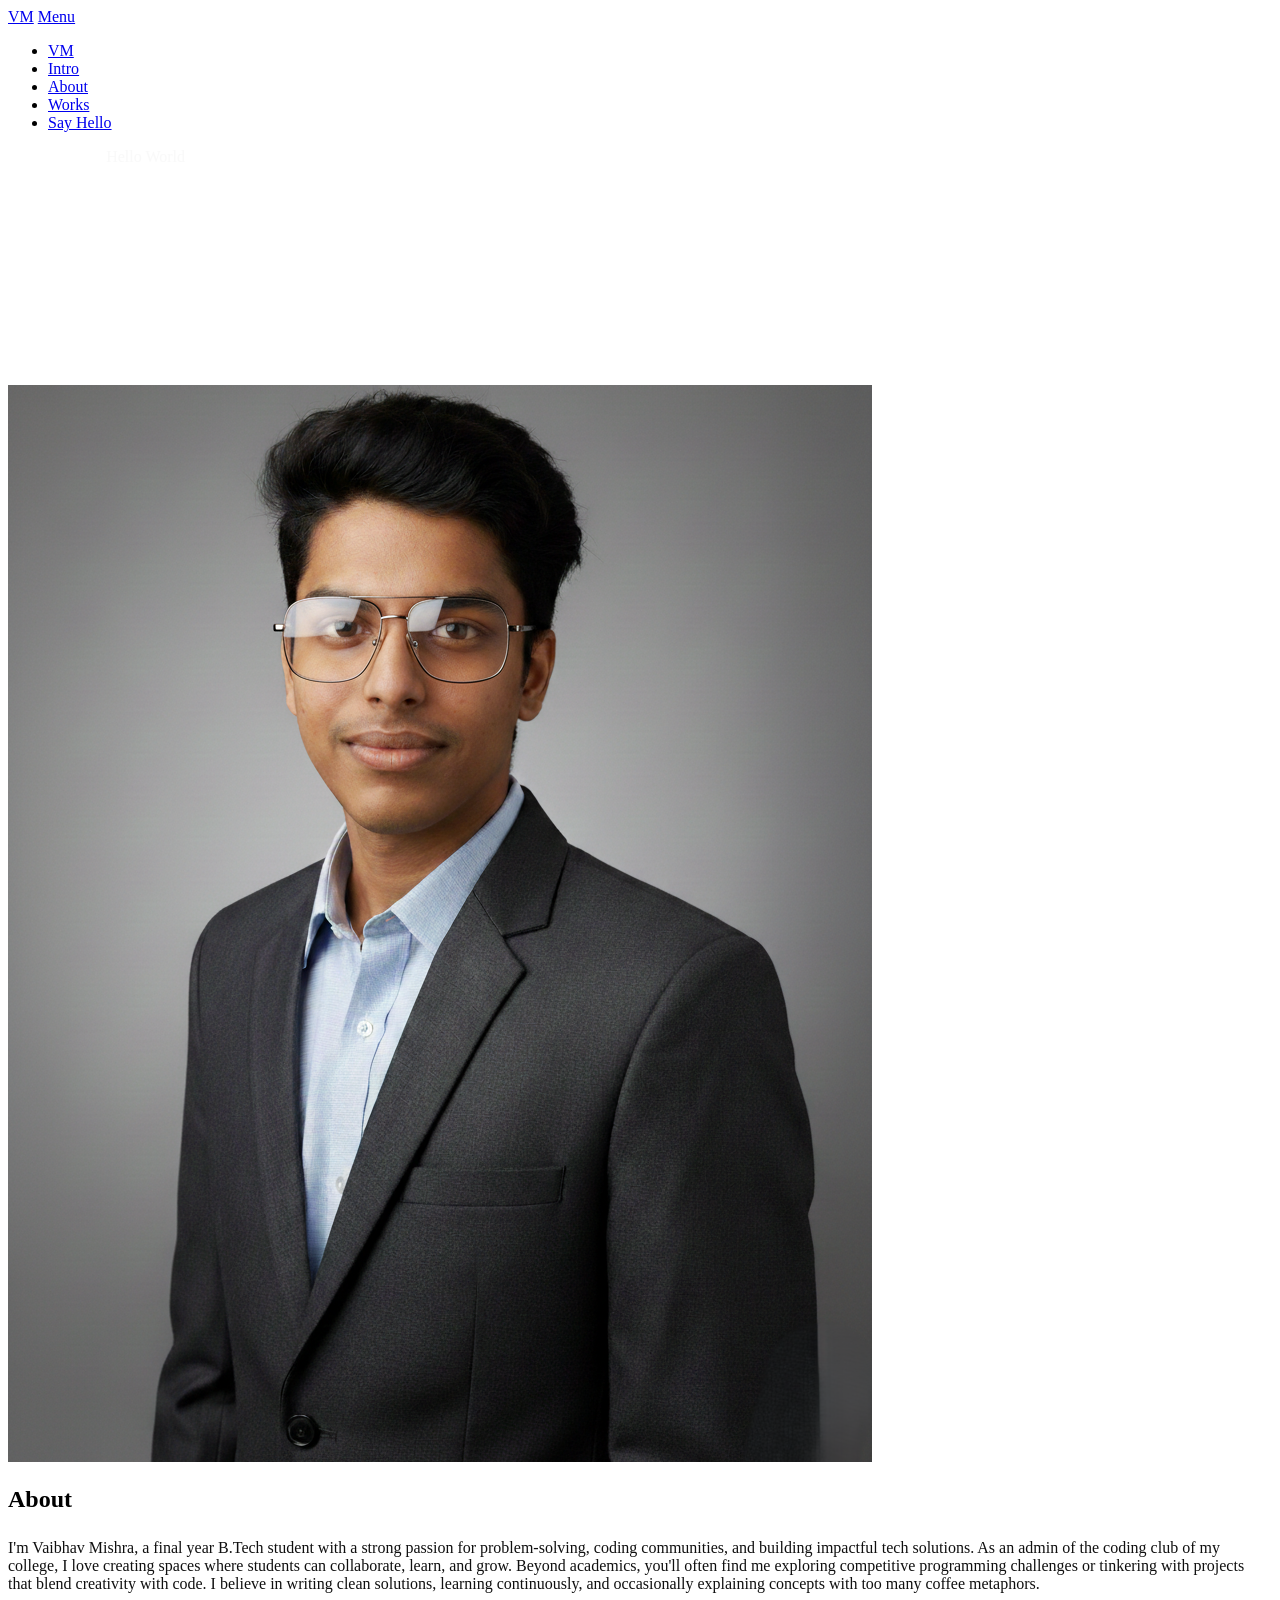
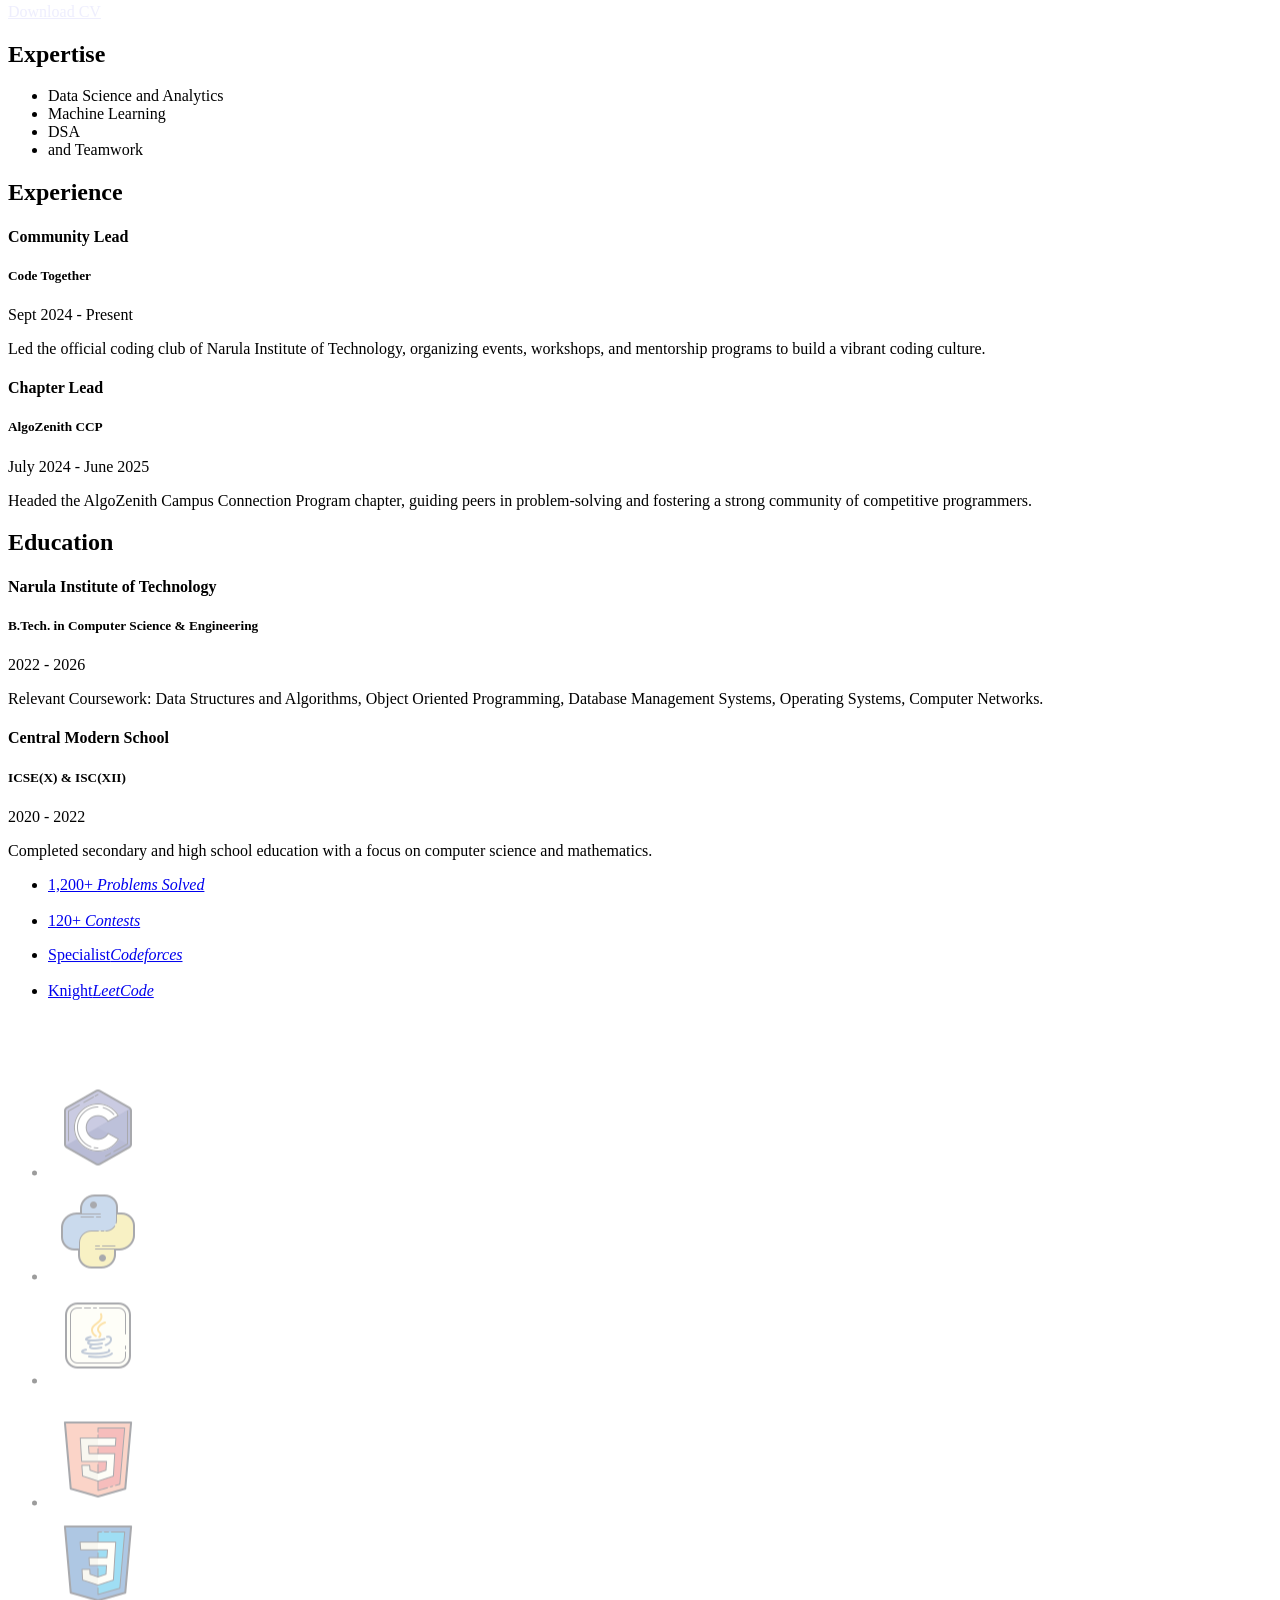
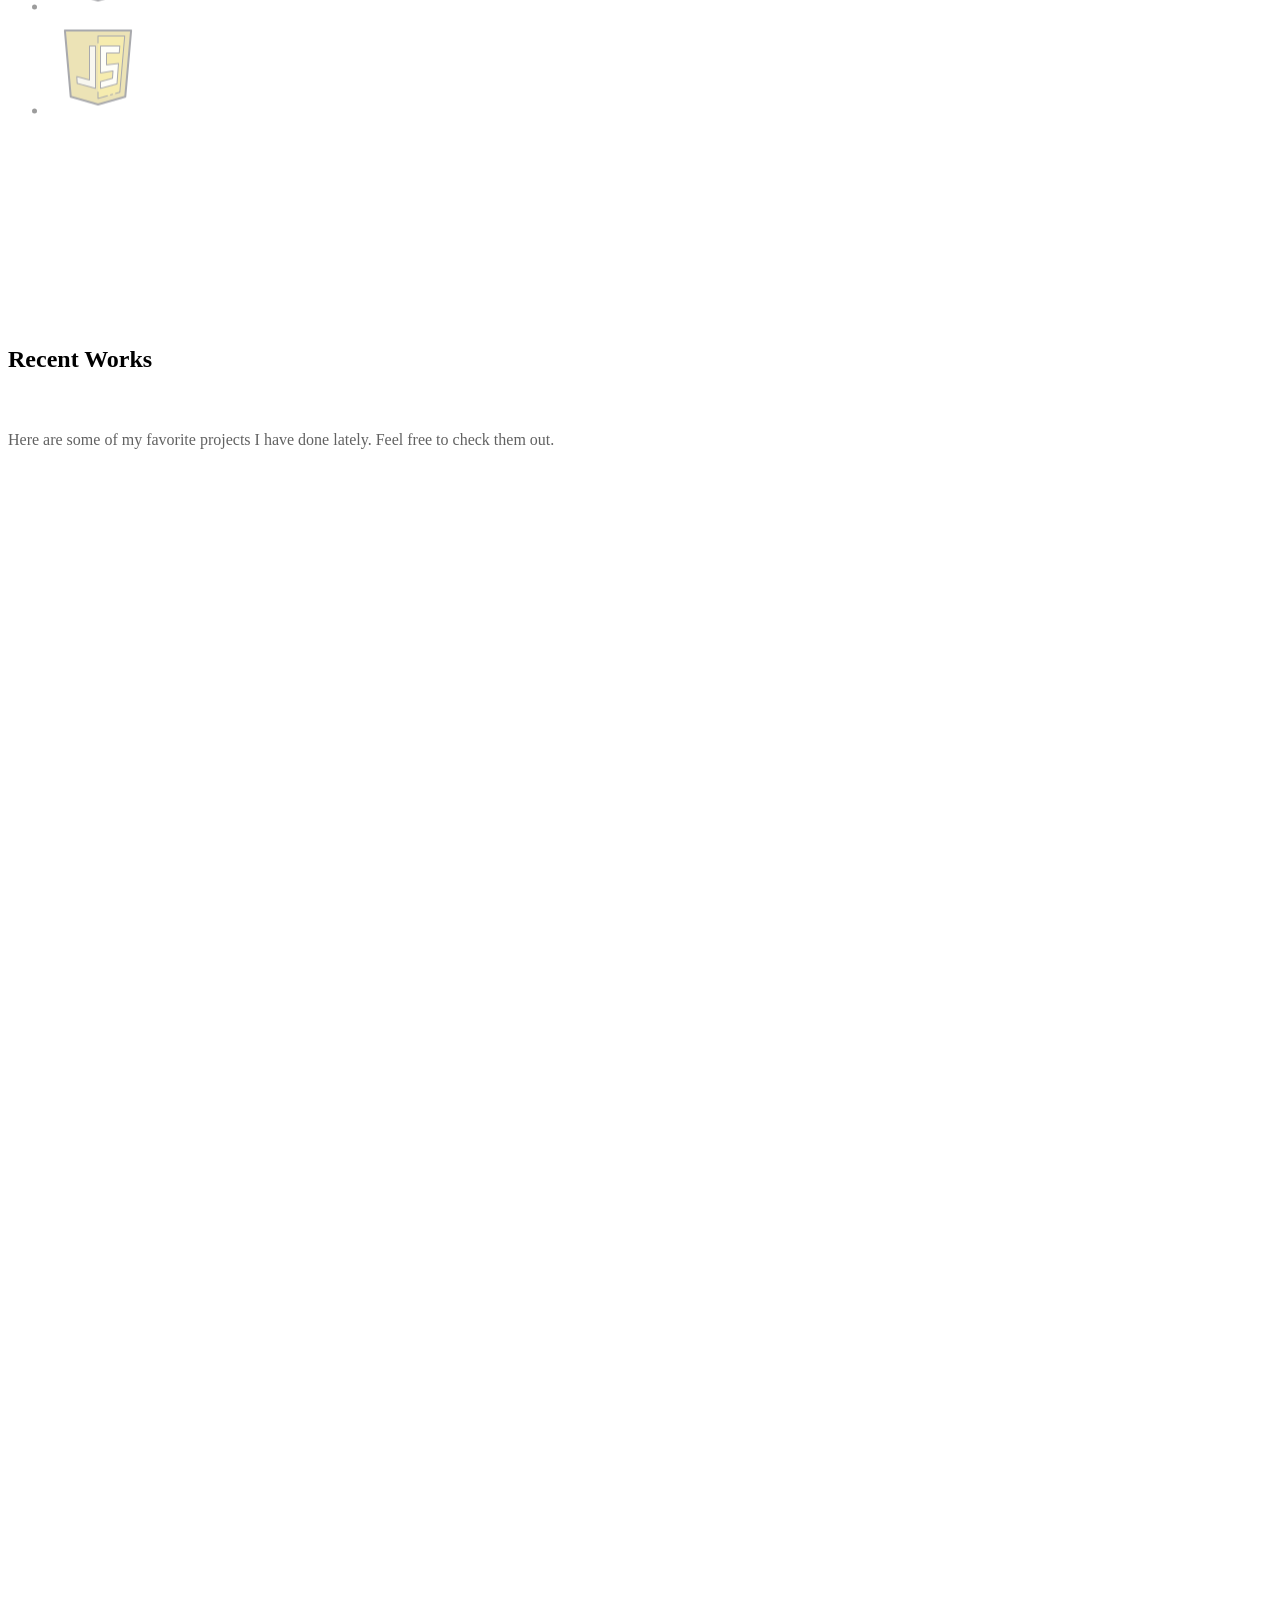
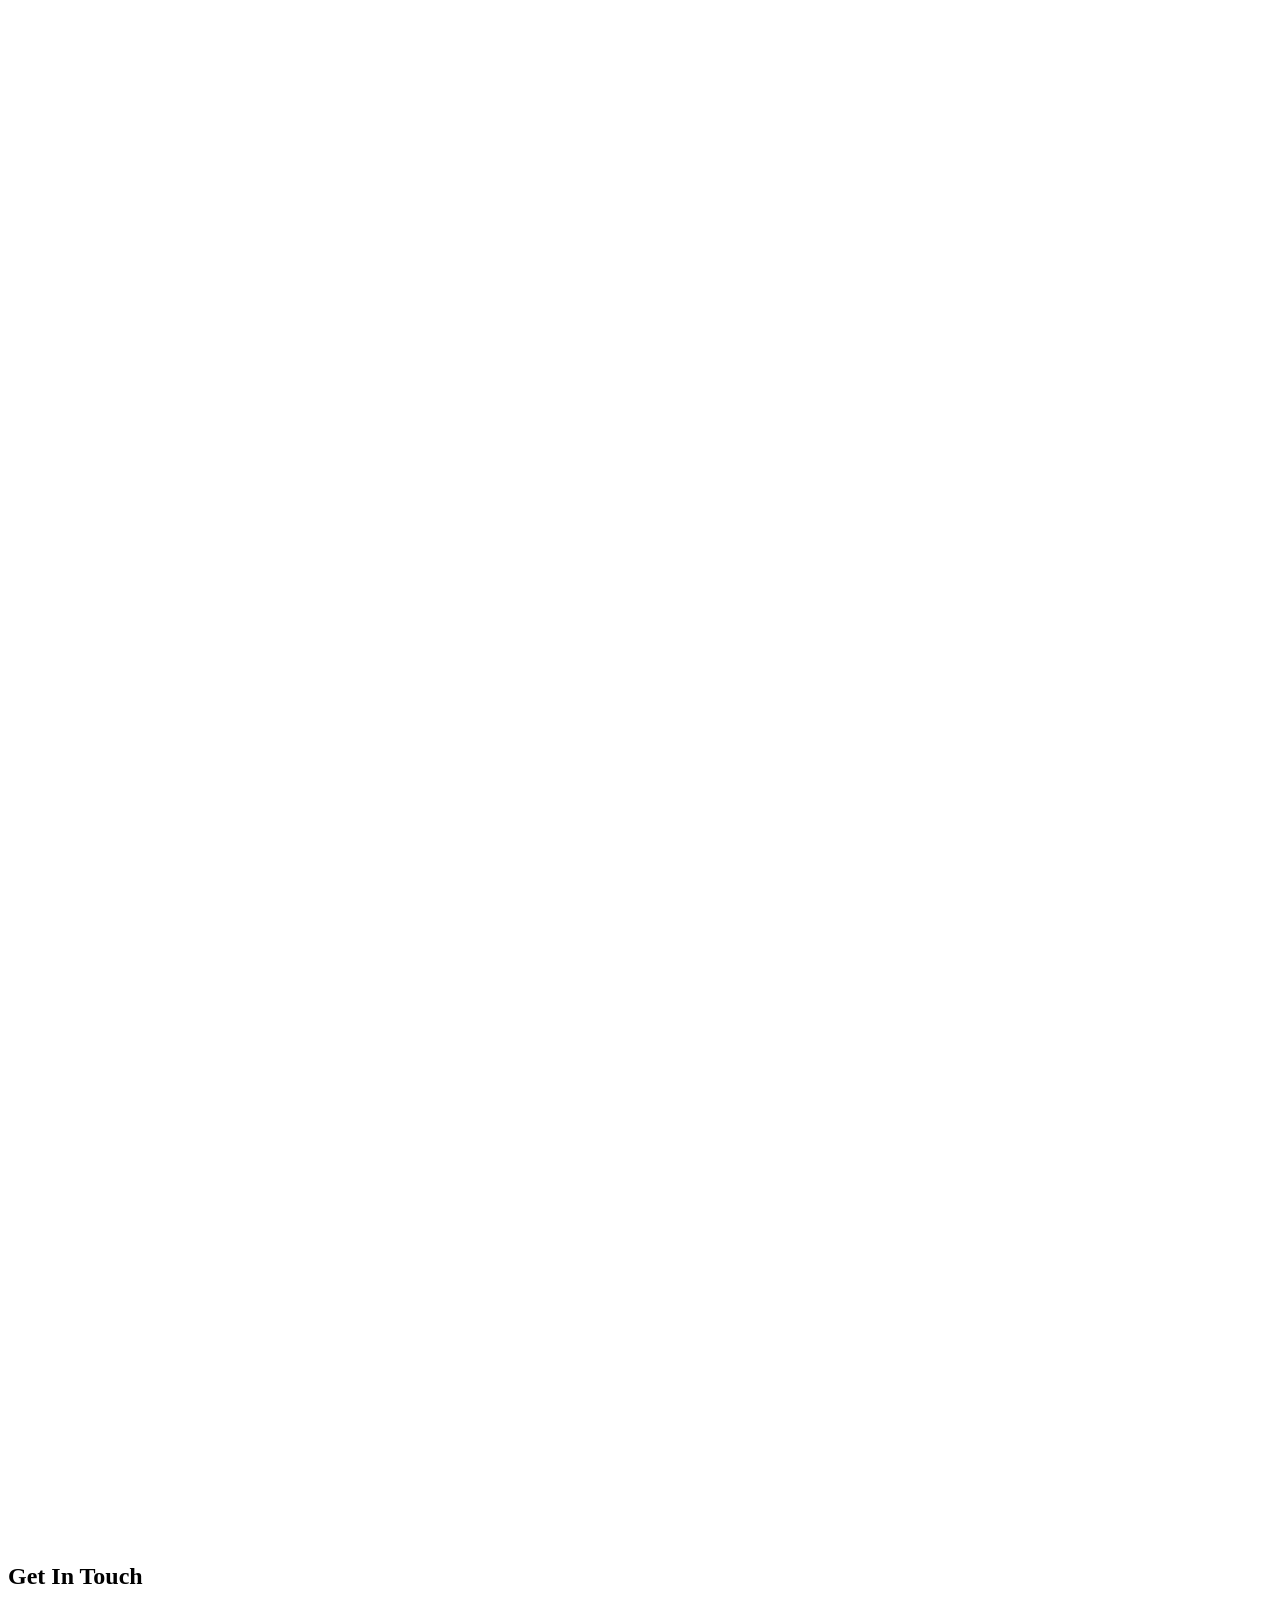
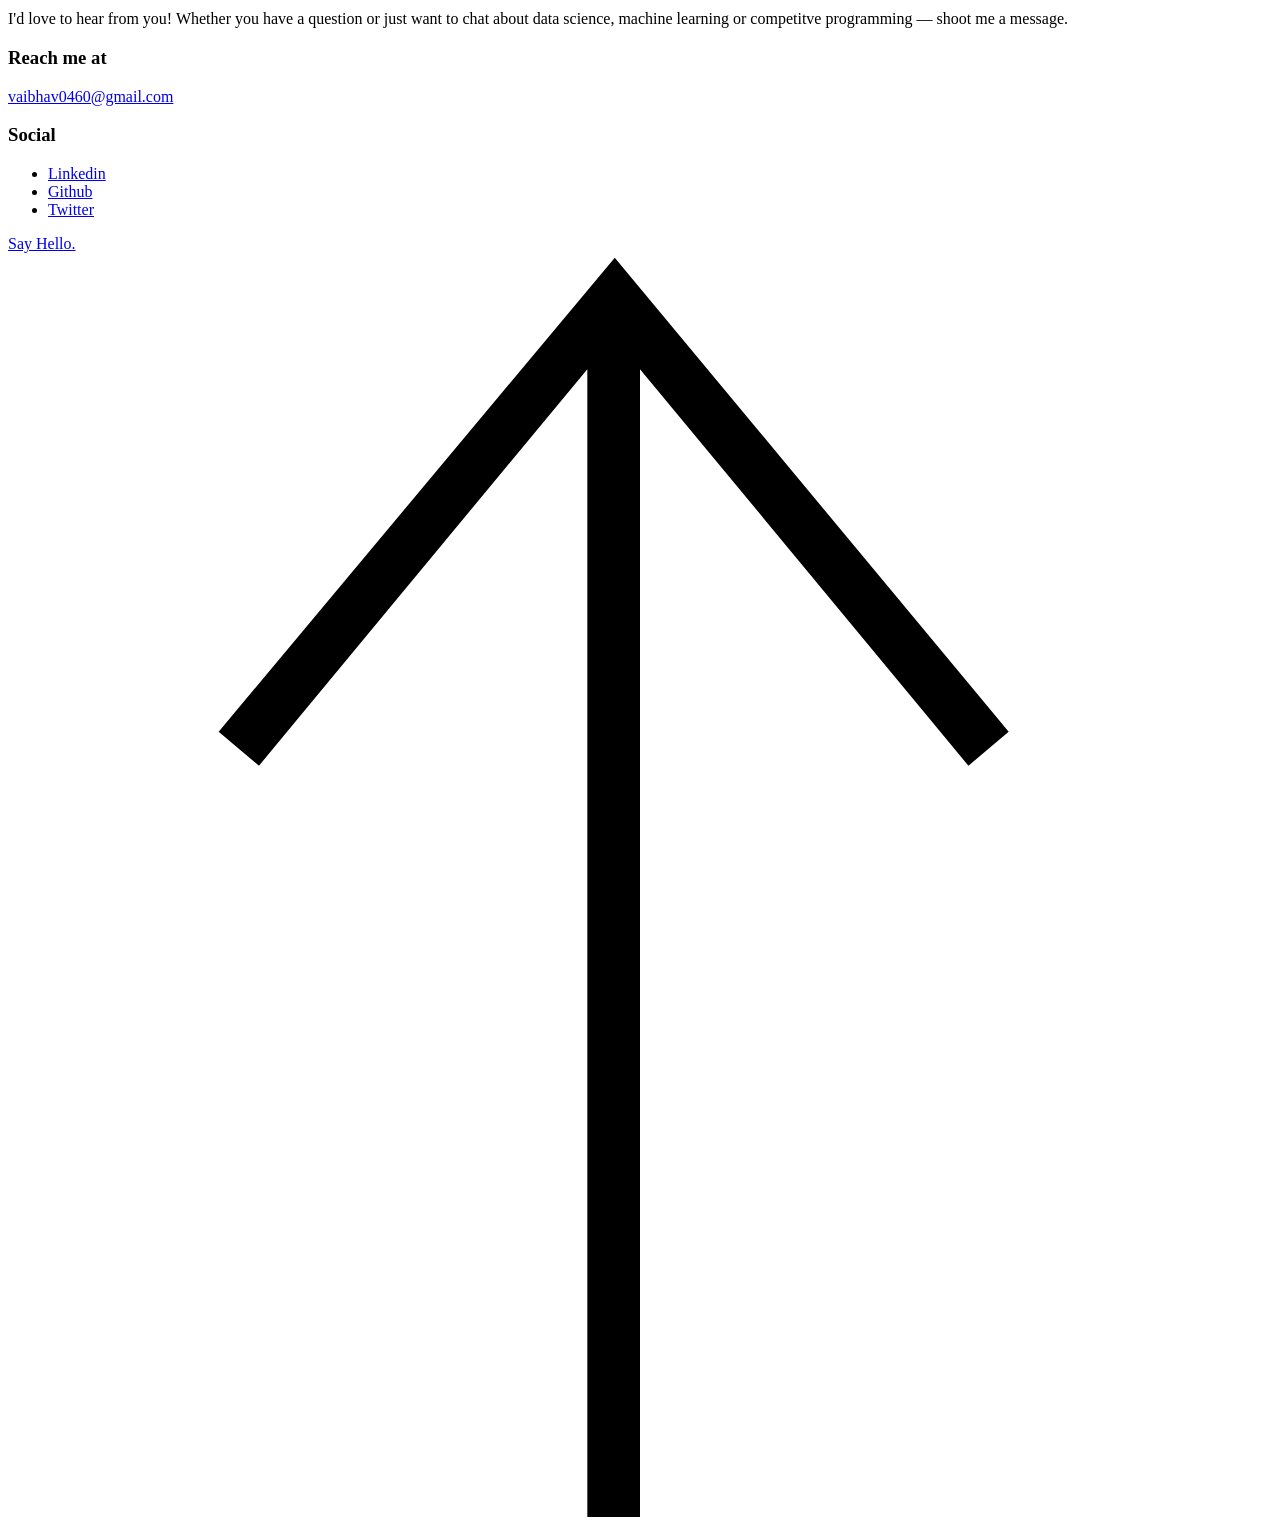
==== index.html @ ae15bc25 "Added Stats and Skills Section" ====
<!DOCTYPE html>
<html class="no-js ss-preload" lang="en">
<head>

    <!--- basic page needs ================================================== -->
    <meta charset="utf-8">
    <title>Vaibhav</title>
    <meta name="description" content="Personal Portfolio">
    <meta name="author" content="Vaibhav Mishra">

    <!-- mobile specific metas ================================================== -->
    <meta name="viewport" content="width=device-width, initial-scale=1">

    <!-- CSS ================================================== -->
    <link rel="stylesheet" href="css/vendor.css">
    <link rel="stylesheet" href="css/styles.css">

    <!-- favicons ================================================== -->
    <link rel="apple-touch-icon" sizes="180x180" href="Logo.png">
    <link rel="icon" type="image/png" sizes="32x32" href="Logo.png">
    <link rel="icon" type="image/png" sizes="16x16" href="Logo.png">
    <link rel="manifest" href="site.webmanifest">

</head>

<body id="top">

    <!-- # preloader ================================================== -->
    <div id="preloader">
        <div id="loader">
        </div>
    </div>

    <!-- # page wrap ================================================== -->
    <div class="s-pagewrap">
        <div class="circles">
            <span></span>
            <span></span>
            <span></span>
            <span></span>
            <span></span>
        </div>

        <!-- ## site header ================================================== -->
        <header class="s-header">

            <div class="header-mobile">
                <span class="mobile-home-link"><a href="index.html">VM</a></span>
                <a class="mobile-menu-toggle" href="#0"><span>Menu</span></a>
            </div>

            <div class="row wide main-nav-wrap">
                <nav class="column lg-12 main-nav">
                    <ul>
                        <li><a href="index.html" class="home-link">VM</a></li>
                        <li class="current"><a href="#intro" class="smoothscroll">Intro</a></li>
                        <li><a href="#about" class="smoothscroll">About</a></li>
                        <li><a href="#works" class="smoothscroll">Works</a></li>
                        <li><a href="#contact" class="smoothscroll">Say Hello</a></li>
                    </ul>
                </nav>
            </div>

        </header> <!-- end s-header -->


        <!-- ## main content ==================================================- -->
        <main class="s-content">


            <!-- ### intro ================================================== -->
            <section id="intro" class="s-intro target-section">

                <div class="row intro-content wide">

                    <div class="column">
                        <div class="text-pretitle with-line"> Hello World </div>
                        <h1 class="text-huge-title">
                            I am Vaibhav, <br>
                            data science<br>
                            & ml enthusiast.
                        </h1>
                    </div>

                    <ul class="intro-social">
                        <li><a href="https://www.linkedin.com/in/vaibhav0460/">Linkedin</a></li>
                        <li><a href="https://github.com/Vaibhav0460">Github</a></li>
                        <li><a href="https://x.com/Vaibhav0460">Twitter</a></li>
                    </ul>

                </div> <!-- end intro content -->

                <a href="#about" class="intro-scrolldown smoothscroll">
                    <svg width="24" height="24" viewBox="0 0 24 24" xmlns="http://www.w3.org/2000/svg" fill-rule="evenodd" clip-rule="evenodd"><path d="M11 21.883l-6.235-7.527-.765.644 7.521 9 7.479-9-.764-.645-6.236 7.529v-21.884h-1v21.883z"/></svg>
                </a>

            </section> <!-- end s-intro -->

            <!-- ### about ================================================== -->
            <section id="about" class="s-about target-section">

                <div class="row about-info wide" data-animate-block>

                    <div class="column lg-6 md-12 about-info__pic-block">
                        <img src="images/Picture.png" srcset="images/Picture.png 1x, images/Picture.png 2x" alt="" class="about-info__pic" data-animate-el>
                    </div>

                    <div class="column lg-6 md-12">
                        <div class="about-info__text" >

                            <h2 class="text-pretitle with-line" data-animate-el>
                                About
                            </h2>
                            <p class="attention-getter" data-animate-el>
                                I'm Vaibhav Mishra, a final year B.Tech student with a strong passion for problem-solving, coding communities, and building impactful tech solutions. As an admin of the coding club of my college, I love creating spaces where students can collaborate, learn, and grow. Beyond academics, you'll often find me exploring competitive programming challenges or tinkering with projects that blend creativity with code. I believe in writing clean solutions, learning continuously, and occasionally explaining concepts with too many coffee metaphors.
                            </p>
                            <a href="https://drive.google.com/drive/u/0/folders/1CDT1L_EZLSS7vELa1vIIXPzy6fLHelB0" target="_blank" class="btn btn--medium u-fullwidth" data-animate-el>Download CV</a>

                        </div>
                    </div>
                </div> <!-- about-info -->


                <div class="row about-expertise" data-animate-block>
                    <div class="column lg-12">

                        <h2 class="text-pretitle" data-animate-el>Expertise</h2>
                        <ul class="skills-list h1" data-animate-el>
                            <li>Data Science and Analytics</li>
                            <li>Machine Learning</li>
                            <li>DSA</li>
                            <li>and Teamwork</li>
                        </ul>

                    </div>
                </div> <!-- end about-expertise -->

                <div class="row about-timelines" data-animate-block>
                    <div class="column lg-6 tab-12">

                        <h2 class="text-pretitle" data-animate-el>
                            Experience
                        </h2>

                        <div class="timeline" data-animate-el>
                            <div class="timeline__block">
                                <div class="timeline__bullet"></div>
                                <div class="timeline__header">
                                    <h4 class="timeline__title">Community Lead</h3>
                                    <h5 class="timeline__meta">Code Together</h5>
                                    <p class="timeline__timeframe">Sept 2024 - Present</p>
                                </div>
                                <div class="timeline__desc">
                                    <p>Led the official coding club of Narula Institute of Technology, organizing events, workshops, and mentorship programs to build a vibrant coding culture.</p>
                                </div>
                            </div>
    
                            <div class="timeline__block">
                                <div class="timeline__bullet"></div>
                                <div class="timeline__header">
                                    <h4 class="timeline__title">Chapter Lead</h4>
                                    <h5 class="timeline__meta">AlgoZenith CCP</h5>
                                    <p class="timeline__timeframe">July 2024 - June 2025</p>
                                </div>
                                <div class="timeline__desc">
                                    <p>Headed the AlgoZenith Campus Connection Program chapter, guiding peers in problem-solving and fostering a strong community of competitive programmers.</p>
                                </div>
                            </div>
    
                        </div> <!-- end timeline -->
                    </div> <!-- end column -->

                    <div class="column lg-6 tab-12">

                        <h2 class="text-pretitle" data-animate-el>
                            Education
                        </h2>

                        <div class="timeline" data-animate-el>
                            <div class="timeline__block">
                                <div class="timeline__bullet"></div>
                                <div class="timeline__header">
                                    <h4 class="timeline__title">Narula Institute of Technology</h3>
                                    <h5 class="timeline__meta">B.Tech. in Computer Science & Engineering</h5>
                                    <p class="timeline__timeframe">2022 - 2026</p>
                                </div>
                                <div class="timeline__desc">
                                    <p>Relevant Coursework: Data Structures and Algorithms, Object Oriented Programming, Database Management Systems, Operating Systems, Computer Networks.</p>
                                </div>
                            </div>
    
                            <div class="timeline__block">
                                <div class="timeline__bullet"></div>
                                <div class="timeline__header">
                                    <h4 class="timeline__title">Central Modern School</h4>
                                    <h5 class="timeline__meta">ICSE(X) & ISC(XII)</h5>
                                    <p class="timeline__timeframe">2020 - 2022</p>
                                </div>
                                <div class="timeline__desc">
                                    <p>Completed secondary and high school education with a focus on computer science and mathematics.</p>
                                </div>
                            </div>

                        </div> <!-- end timeline -->
                    </div> <!-- end column -->

                </div> <!-- end about-timelines -->
                
            <!-- ### styles ================================================== -->
                <!-- <div id="styles" class="s-styles"> -->
                    <div class="row u-add-half-bottom" data-animate-block>

                        <div class="column lg-6 tab-12">
                            <!-- <h3>Stats Tabs</h3> -->
                            <div class="row u-add-half-bottom" data-animate-block>

                                <div class="column lg-6 tab-12">
                                <ul class="stats-tabs" data-animate-el>
                                    <li><a href="#0">1,200+ <em>Problems Solved</em></a></li><br>
                                    <li><a href="#0">120+ <em>Contests</em></a></li>
                                    </ul>
                                </div>
                                <div class="column lg-6 tab-12">
                                    <ul class="stats-tabs" data-animate-el>
                                        <li><a href="#0">Specialist<em>Codeforces</em></a></li><br>
                                        <li><a href="#0">Knight<em>LeetCode</em></a></li>
                                    </ul>
                                </div>
                            </div>
                            <!-- <h3>Stats Tabs</h3> -->
                            <ul class="stats-tabs" data-animate-el>
                                <li><img src="images/icons/icons8-c-100.png" alt=""></li>
                                <li><img src="images/icons/icons8-python-100.png" alt=""></li>
                                <li><img src="images/icons/icons8-java-100.png" alt=""></li><br>
                                <li><img src="images/icons/icons8-html5-100.png" alt=""></li>
                                <li><img src="images/icons/icons8-css3-100.png" alt=""></li>
                                <li><img src="images/icons/icons8-javascript-100.png" alt=""></li>
                            </ul>
                        </div>

                        <div class="column lg-6 tab-12">
                            <!-- <h3 class="u-add-bottom">Skill Bars</h3> -->
                            <ul class="skill-bars" data-animate-el>
                                <li>
                                <div class="progress percent90"><span>85%</span></div>
                                <strong>Python</strong>
                                </li>
                                <li>
                                <div class="progress percent85"><span>90%</span></div>
                                <strong>C/C++</strong>
                                </li>
                                <li>
                                <div class="progress percent70"><span>70%</span></div>
                                <strong>SQL</strong>
                                </li>
                                <li>
                                <div class="progress percent95"><span>95%</span></div>
                                <strong>Data Analysis</strong>
                                </li>
                                <li>
                                <div class="progress percent95"><span>70%</span></div>
                                <strong>Java</strong>
                                </li>
                                <li>
                                    <div class="progress percent90"><span>90%</span></div>
                                    <strong>HTML/CSS/JS</strong>
                                </li>
                                <li>
                                <div class="progress percent75"><span>75%</span></div>
                                <strong>Django</strong>
                                </li>
                            </ul>
                        </div>
                        
                    </div> <!-- end row -->


                <!-- </div> end content-wrap -->

            </section> <!-- end s-about -->

            <!-- ### works ================================================== -->
            <section id="works" class="s-works target-section">

                <div class="row works-portfolio">
                    <div class="column lg-12" data-animate-block>

                        <h2 class="text-pretitle" data-animate-el>
                            Recent Works
                        </h2>
                        <p class="h1" data-animate-el>
                            Here are some of my favorite projects I have done lately. Feel free to check them out.
                        </p>
    
                        <ul class="folio-list row block-lg-one-half block-stack-on-1000">
                            <!-- Vendor Performance Analytics -->
                            <li class="folio-list__item column" data-animate-el>
                                <a class="folio-list__item-link" href="#modal-01">
                                    <div class="folio-list__item-pic">
                                        <img src="images/portfolio/VP.png" 
                                             srcset="images/portfolio/VP.png 1x, images/portfolio/VP.png 2x" alt="">
                                    </div>
                                    
                                    <div class="folio-list__item-text">
                                        <div class="folio-list__item-cat">
                                            Data Analytics
                                        </div>
                                        <div class="folio-list__item-title">
                                            Vendor Performance Report.
                                        </div>
                                    </div>
                                </a>
                                <a class="folio-list__proj-link" href="#" title="project link">
                                    <svg width="15" height="15" viewBox="0 0 15 15" fill="none" xmlns="http://www.w3.org/2000/svg"><path d="M8.14645 3.14645C8.34171 2.95118 8.65829 2.95118 8.85355 3.14645L12.8536 7.14645C13.0488 7.34171 13.0488 7.65829 12.8536 7.85355L8.85355 11.8536C8.65829 12.0488 8.34171 12.0488 8.14645 11.8536C7.95118 11.6583 7.95118 11.3417 8.14645 11.1464L11.2929 8H2.5C2.22386 8 2 7.77614 2 7.5C2 7.22386 2.22386 7 2.5 7H11.2929L8.14645 3.85355C7.95118 3.65829 7.95118 3.34171 8.14645 3.14645Z" fill="currentColor" fill-rule="evenodd" clip-rule="evenodd"></path></svg>
                                </a>
                            </li>
                            <!-- ClickCart -->
                            <li class="folio-list__item column" data-animate-el>
                                <a class="folio-list__item-link" href="#modal-02">
                                    <div class="folio-list__item-pic">
                                        <img src="images/portfolio/ClickCart.png"
                                             srcset="images/portfolio/ClickCart.png 1x, images/portfolio/ClickCart.png 2x"  alt="">
                                    </div>
                                    
                                    <div class="folio-list__item-text">
                                        <div class="folio-list__item-cat">
                                            E-Commerce Website
                                        </div>
                                        <div class="folio-list__item-title">
                                            ClickCart.
                                        </div>
                                    </div>
                                </a>
                                <a class="folio-list__proj-link" href="#" title="project link">
                                    <svg width="15" height="15" viewBox="0 0 15 15" fill="none" xmlns="http://www.w3.org/2000/svg"><path d="M8.14645 3.14645C8.34171 2.95118 8.65829 2.95118 8.85355 3.14645L12.8536 7.14645C13.0488 7.34171 13.0488 7.65829 12.8536 7.85355L8.85355 11.8536C8.65829 12.0488 8.34171 12.0488 8.14645 11.8536C7.95118 11.6583 7.95118 11.3417 8.14645 11.1464L11.2929 8H2.5C2.22386 8 2 7.77614 2 7.5C2 7.22386 2.22386 7 2.5 7H11.2929L8.14645 3.85355C7.95118 3.65829 7.95118 3.34171 8.14645 3.14645Z" fill="currentColor" fill-rule="evenodd" clip-rule="evenodd"></path></svg>
                                </a>
                            </li>                              

                            <!-- <li class="folio-list__item column" data-animate-el>
                                <a class="folio-list__item-link" href="#modal-03">
                                    <div class="folio-list__item-pic">
                                        <img src="images/portfolio/rucksack.jpg" 
                                             srcset="images/portfolio/rucksack.jpg 1x, images/portfolio/rucksack@2x.jpg 2x" alt="">
                                    </div>
                                    
                                    <div class="folio-list__item-text">
                                        <div class="folio-list__item-cat">
                                            Branding
                                        </div>
                                        <div class="folio-list__item-title">
                                            Rucksuck.
                                        </div>
                                    </div>
                                </a>
                                <a class="folio-list__proj-link" href="#" title="project link">
                                    <svg width="15" height="15" viewBox="0 0 15 15" fill="none" xmlns="http://www.w3.org/2000/svg"><path d="M8.14645 3.14645C8.34171 2.95118 8.65829 2.95118 8.85355 3.14645L12.8536 7.14645C13.0488 7.34171 13.0488 7.65829 12.8536 7.85355L8.85355 11.8536C8.65829 12.0488 8.34171 12.0488 8.14645 11.8536C7.95118 11.6583 7.95118 11.3417 8.14645 11.1464L11.2929 8H2.5C2.22386 8 2 7.77614 2 7.5C2 7.22386 2.22386 7 2.5 7H11.2929L8.14645 3.85355C7.95118 3.65829 7.95118 3.34171 8.14645 3.14645Z" fill="currentColor" fill-rule="evenodd" clip-rule="evenodd"></path></svg>
                                </a>
                            </li> 

                            <li class="folio-list__item column" data-animate-el>
                                <a class="folio-list__item-link" href="#modal-04">
                                    <div class="folio-list__item-pic">
                                        <img src="images/portfolio/skaterboy.jpg"
                                             srcset="images/portfolio/skaterboy.jpg 1x, images/portfolio/skaterboy@2x.jpg 2x" alt="">
                                    </div>
                                    
                                    <div class="folio-list__item-text">
                                        <div class="folio-list__item-cat">
                                            Website
                                        </div>
                                        <div class="folio-list__item-title">
                                            Since Day One.
                                        </div>
                                    </div>
                                </a>
                                <a class="folio-list__proj-link" href="#" title="project link">
                                    <svg width="15" height="15" viewBox="0 0 15 15" fill="none" xmlns="http://www.w3.org/2000/svg"><path d="M8.14645 3.14645C8.34171 2.95118 8.65829 2.95118 8.85355 3.14645L12.8536 7.14645C13.0488 7.34171 13.0488 7.65829 12.8536 7.85355L8.85355 11.8536C8.65829 12.0488 8.34171 12.0488 8.14645 11.8536C7.95118 11.6583 7.95118 11.3417 8.14645 11.1464L11.2929 8H2.5C2.22386 8 2 7.77614 2 7.5C2 7.22386 2.22386 7 2.5 7H11.2929L8.14645 3.85355C7.95118 3.65829 7.95118 3.34171 8.14645 3.14645Z" fill="currentColor" fill-rule="evenodd" clip-rule="evenodd"></path></svg>
                                </a>
                            </li> 

                            <li class="folio-list__item column" data-animate-el>
                                <a class="folio-list__item-link" href="#modal-05">
                                    <div class="folio-list__item-pic">
                                        <img src="images/portfolio/sanddunes.jpg" 
                                             srcset="images/portfolio/sanddunes.jpg 1x, images/portfolio/sanddunes@2x.jpg 2x" alt="">
                                    </div>
                                    
                                    <div class="folio-list__item-text">
                                        <div class="folio-list__item-cat">
                                            Illustration
                                        </div>
                                        <div class="folio-list__item-title">
                                            Sand Dunes.
                                        </div>
                                    </div>
                                </a>
                                <a class="folio-list__proj-link" href="#" title="project link">
                                    <svg width="15" height="15" viewBox="0 0 15 15" fill="none" xmlns="http://www.w3.org/2000/svg"><path d="M8.14645 3.14645C8.34171 2.95118 8.65829 2.95118 8.85355 3.14645L12.8536 7.14645C13.0488 7.34171 13.0488 7.65829 12.8536 7.85355L8.85355 11.8536C8.65829 12.0488 8.34171 12.0488 8.14645 11.8536C7.95118 11.6583 7.95118 11.3417 8.14645 11.1464L11.2929 8H2.5C2.22386 8 2 7.77614 2 7.5C2 7.22386 2.22386 7 2.5 7H11.2929L8.14645 3.85355C7.95118 3.65829 7.95118 3.34171 8.14645 3.14645Z" fill="currentColor" fill-rule="evenodd" clip-rule="evenodd"></path></svg>
                                </a>
                            </li> 

                            <li class="folio-list__item column" data-animate-el>
                                <a class="folio-list__item-link" href="#modal-06">
                                    <div class="folio-list__item-pic">
                                        <img src="images/portfolio/minimalismo.jpg" 
                                             srcset="images/portfolio/minimalismo.jpg 1x, images/portfolio/minimalismo@2x.jpg 2x" alt="">
                                    </div>
                                    
                                    <div class="folio-list__item-text">
                                        <div class="folio-list__item-cat">
                                            Branding
                                        </div>
                                        <div class="folio-list__item-title">
                                            Minimalismo.
                                        </div>
                                    </div>
                                </a>
                                <a class="folio-list__proj-link" href="#" title="project link">
                                    <svg width="15" height="15" viewBox="0 0 15 15" fill="none" xmlns="http://www.w3.org/2000/svg"><path d="M8.14645 3.14645C8.34171 2.95118 8.65829 2.95118 8.85355 3.14645L12.8536 7.14645C13.0488 7.34171 13.0488 7.65829 12.8536 7.85355L8.85355 11.8536C8.65829 12.0488 8.34171 12.0488 8.14645 11.8536C7.95118 11.6583 7.95118 11.3417 8.14645 11.1464L11.2929 8H2.5C2.22386 8 2 7.77614 2 7.5C2 7.22386 2.22386 7 2.5 7H11.2929L8.14645 3.85355C7.95118 3.65829 7.95118 3.34171 8.14645 3.14645Z" fill="currentColor" fill-rule="evenodd" clip-rule="evenodd"></path></svg>
                                </a>
                            </li>  -->

                        </ul> <!-- end folio-list -->
                    </div> <!-- end column -->

                    <!-- Modal Templates Popup -->
                     
                    <div id="modal-01" hidden>
                        <div class="modal-popup">
                            <img src="images/portfolio/VP.png" alt="">
                            
                            <div class="modal-popup__desc">
                                <h5>Vendor Performance Report</h5>
                                <p>Built a full-cycle vendor performance analytics solution using SQL, Python, and Power BI—covering ETL, business data analysis, dashboarding, and reporting for actionable decision-making.</p>
                                <ul class="modal-popup__cat">
                                    <li>Jupyter</li>
                                    <li>Python</li>
                                    <li>Pandas</li>
                                    <li>Numpy</li>
                                    <li>Seaborn</li>
                                    <li>Matplotlib</li>
                                    <li>Power BI</li>
                                </ul>
                            </div>
                            
                            <a href="https://github.com/Vaibhav0460/Vendor-Performance-Data-Analytics" target="_blank" class="modal-popup__details">Project link</a>
                        </div>
                    </div> 
                    
                    <div id="modal-02" hidden>
                        <div class="modal-popup">
                            <img src="images/portfolio/ClickCart.png" alt="">
                
                            <div class="modal-popup__desc">
                                <h5>ClickCart</h5>
                                <p>A responsive e-commerce platform allowing users to browse, purchase products, track deliveries, and generate invoices. Supports both customer and admin roles for seamless management, with integrated payment processing and multi-device compatibility.</p>
                                <ul class="modal-popup__cat">
                                    <li>HTML</li>
                                    <li>CSS</li>
                                    <li>JavaScript</li>
                                    <li>Python</li>
                                    <li>Django</li>
                                    <li>SQLite</li>
                                </ul>
                            </div>
                
                            <a href="https://vaibhav0460.pythonanywhere.com/" target="_blank" class="modal-popup__details">Project link</a>
                        </div>
                    </div> 
                    
                    <!-- <div id="modal-03" hidden>
                        <div class="modal-popup">
                            <img src="images/portfolio/gallery/g-rucksack.jpg" alt="">
                
                            <div class="modal-popup__desc">
                                <h5>Rucksuck</h5>
                                <p>Exercitationem reprehenderit quod explicabo consequatur aliquid ut magni ut. Deleniti quo corrupti illum velit eveniet ratione necessitatibus ipsam mollitia.</p>
                                <ul class="modal-popup__cat">
                                    <li>Product Design</li>
                                </ul>
                            </div>
                
                            <a href="https://www.behance.net/" class="modal-popup__details">Project link</a>
                        </div>
                    </div> 

                    <div id="modal-04" hidden>
                        <div class="modal-popup">
                            <img src="images/portfolio/gallery/g-skaterboy.jpg" alt="">
                
                            <div class="modal-popup__desc">
                                <h5>Since Day One</h5>
                                <p>Dolores velit qui quos nobis. Aliquam delectus voluptas quos possimus non voluptatem voluptas voluptas. Est doloribus eligendi porro doloribus voluptatum.</p>
                                <ul class="modal-popup__cat">
                                    <li>Website</li>
                                </ul>
                            </div>
                
                            <a href="https://www.behance.net/" class="modal-popup__details">Project link</a>
                        </div>
                    </div> 

                    <div id="modal-05" hidden>
                        <div class="modal-popup">

                            <img src="images/portfolio/gallery/g-sanddunes.jpg" alt="">
                
                            <div class="modal-popup__desc">
                                <h5>Sand Dunes</h5>
                                <p>Proin gravida nibh vel velit auctor aliquet. Aenean sollicitudin, lorem quis bibendum auctor, nisi elit consequat ipsum, nec sagittis sem nibh id elit.</p>
                                <ul class="modal-popup__cat">
                                    <li>Illustration</li>
                                </ul>
                            </div>
                
                            <a href="https://www.behance.net/" class="modal-popup__details">Project link</a>
                        </div>
                    </div> 

                    <div id="modal-06" hidden>
                        <div class="modal-popup">
                            <img src="images/portfolio/gallery/g-minimalismo.jpg" alt="">
                
                            <div class="modal-popup__desc">
                                <h5>Minimalismo</h5>
                                <p>Quisquam vel libero consequuntur autem voluptas. Qui aut vero. Omnis fugit mollitia cupiditate voluptas. Aenean sollicitudin, lorem quis bibendum auctor.</p>
                                <ul class="modal-popup__cat">
                                    <li>Branding</li>
                                    <li>Product Design</li>
                                </ul>
                            </div>
                
                            <a href="https://www.behance.net/" class="modal-popup__details">Project link</a>
                        </div>
                    </div>  -->

                </div> <!-- end works-portfolio -->

            </section> <!-- end s-works -->

            <!-- ### contact ================================================== -->
            <section id="contact" class="s-contact target-section">

                <div class="row contact-top">
                    <div class="column lg-12">
                        <h2 class="text-pretitle">
                            Get In Touch
                        </h2>

                        <p class="h1">
                            I'd love to hear from you!
                            Whether you have a question or just want to chat about data science,
                            machine learning or competitve programming — shoot me a message.
                        </p>
                    </div>
                </div> <!-- end contact-top -->

                <div class="row contact-bottom">
                    <div class="column lg-3 md-5 tab-6 stack-on-550 contact-block">
                        <h3 class="text-pretitle">Reach me at</h3>
                        <p class="contact-links">
                            <a href="mailto:vaibhav0460@gmail.com" class="mailtoui">vaibhav0460@gmail.com</a> <br>
                            <!-- <a href="tel:+91 81000 42361">+91 81000 42361</a> -->
                        </p>
                    </div>
                    <div class="column lg-4 md-5 tab-6 stack-on-550 contact-block">
                        <h3 class="text-pretitle">Social</h3>
                        <ul class="contact-social">
                            <li><a href="https://www.linkedin.com/in/vaibhav0460/">Linkedin</a></li>
                            <li><a href="https://github.com/Vaibhav0460">Github</a></li>
                            <li><a href="https://x.com/Vaibhav0460">Twitter</a></li>
                            <!-- <li><a href="#0">Dribble</a></li> -->
                            <!-- <li><a href="#0">Instagram</a></li> -->
                        </ul>
                    </div>
                    <div class="column lg-4 md-12 contact-block">
                        <a href="mailto:vaibhav0460@gmail.com" class="mailtoui btn btn--medium u-fullwidth contact-btn">Say Hello.</a>
                    </div>
                </div> <!-- end contact-bottom -->

            </section> <!-- end contact -->

        </main> <!-- end s-content -->

        <!-- ## footer ================================================== -->
        <footer class="s-footer">

            <div class="row">
                <!-- <div class="column ss-copyright">
                    <span>© Copyright Vaibhav 2025</span>
                </div> -->

                <div class="ss-go-top">
                    <a class="smoothscroll" title="Back to Top" href="#top">
                        <svg xmlns="http://www.w3.org/2000/svg" viewBox="0 0 24 24" fill-rule="evenodd" clip-rule="evenodd"><path d="M11 2.206l-6.235 7.528-.765-.645 7.521-9 7.479 9-.764.646-6.236-7.53v21.884h-1v-21.883z"/></svg>
                    </a>
                </div>
            </div>

        </footer> <!-- end s-footer -->

    </div> <!-- end -s-pagewrap -->

    <!-- Java Script ================================================== -->
    <script src="js/plugins.js"></script>
    <script src="js/main.js"></script>

</body>
</html>
---- css/vendor.css ----
/* ===================================================================
 * Theme Third-party Stylesheets
 * Template Ver. 1.0.0
 * 02-16-2021
 * -------------------------------------------------------------------
 *
 * TOC:
 * 
 * # PrismJS 1.20.0
 * # Swiper 6.4.5
 * # Basiclightbox
 * 
 * ------------------------------------------------------------------- */



/* ===================================================================
 * # PrismJS 1.20.0
 *   https://prismjs.com/download.html#themes=prism-tomorrow&languages=markup+css+clike+javascript+markup-templating+php
 *   
 *   prism.js tomorrow night eighties for JavaScript, CoffeeScript, CSS and HTML
 *   Based on https://github.com/chriskempson/tomorrow-theme
 *   @author Rose Pritchard
 * ------------------------------------------------------------------- */

code[class*="language-"],
pre[class*="language-"] {
    color           : #ccc;
    background      : none;
    font-family     : var(--font-mono);
    font-size       : calc(var(--text-size) * 0.9444);
    text-align      : left;
    white-space     : pre;
    word-spacing    : normal;
    word-break      : normal;
    word-wrap       : normal;
    line-height     : var(--vspace-1);
    -moz-tab-size   : 4;
    -o-tab-size     : 4;
    tab-size        : 4;
    -webkit-hyphens : none;
    -moz-hyphens    : none;
    -ms-hyphens     : none;
    hyphens         : none;
}

/* Code blocks */

pre[class*="language-"] {
    padding  : var(--vspace-0_5) 0 var(--vspace-1);
    margin   : 0;
    overflow : auto;
}

:not(pre)>code[class*="language-"],
pre[class*="language-"] {
    background : #2d2d2d;
}

/* Inline code */

:not(pre)>code[class*="language-"] {
    padding     : .1em;
    white-space : normal;
}

.token.comment,
.token.block-comment,
.token.prolog,
.token.doctype,
.token.cdata {
    color : #999;
}

.token.punctuation {
    color : #ccc;
}

.token.tag,
.token.attr-name,
.token.namespace,
.token.deleted {
    color : #e2777a;
}

.token.function-name {
    color : #6196cc;
}

.token.boolean,
.token.number,
.token.function {
    color : #f08d49;
}

.token.property,
.token.class-name,
.token.constant,
.token.symbol {
    color : #f8c555;
}

.token.selector,
.token.important,
.token.atrule,
.token.keyword,
.token.builtin {
    color : #cc99cd;
}

.token.string,
.token.char,
.token.attr-value,
.token.regex,
.token.variable {
    color : #7ec699;
}

.token.operator,
.token.entity,
.token.url {
    color : #67cdcc;
}

.token.important,
.token.bold {
    font-weight : bold;
}

.token.italic {
    font-style : italic;
}

.token.entity {
    cursor : help;
}

.token.inserted {
    color : green;
}



/* ===================================================================
 * # Swiper 6.4.5
 *   Most modern mobile touch slider and framework with hardware accelerated transitions
 *   https://swiperjs.com
 *
 *   Copyright 2014-2020 Vladimir Kharlampidi
 *
 *   Released under the MIT License
 *
 *   Released on: December 18, 2020
 * ------------------------------------------------------------------- */

@font-face {
    font-family : "swiper-icons";
    src         : url("data:application/font-woff;charset=utf-8;base64, [base64]//wADZ2x5ZgAAAywAAADMAAAD2MHtryVoZWFkAAABbAAAADAAAAA2E2+eoWhoZWEAAAGcAAAAHwAAACQC9gDzaG10eAAAAigAAAAZAAAArgJkABFsb2NhAAAC0AAAAFoAAABaFQAUGG1heHAAAAG8AAAAHwAAACAAcABAbmFtZQAAA/gAAAE5AAACXvFdBwlwb3N0AAAFNAAAAGIAAACE5s74hXjaY2BkYGAAYpf5Hu/j+W2+MnAzMYDAzaX6QjD6/4//Bxj5GA8AuRwMYGkAPywL13jaY2BkYGA88P8Agx4j+/8fQDYfA1AEBWgDAIB2BOoAeNpjYGRgYNBh4GdgYgABEMnIABJzYNADCQAACWgAsQB42mNgYfzCOIGBlYGB0YcxjYGBwR1Kf2WQZGhhYGBiYGVmgAFGBiQQkOaawtDAoMBQxXjg/wEGPcYDDA4wNUA2CCgwsAAAO4EL6gAAeNpj2M0gyAACqxgGNWBkZ2D4/wMA+xkDdgAAAHjaY2BgYGaAYBkGRgYQiAHyGMF8FgYHIM3DwMHABGQrMOgyWDLEM1T9/w8UBfEMgLzE////P/5//f/V/xv+r4eaAAeMbAxwIUYmIMHEgKYAYjUcsDAwsLKxc3BycfPw8jEQA/[base64]/uznmfPFBNODM2K7MTQ45YEAZqGP81AmGGcF3iPqOop0r1SPTaTbVkfUe4HXj97wYE+yNwWYxwWu4v1ugWHgo3S1XdZEVqWM7ET0cfnLGxWfkgR42o2PvWrDMBSFj/IHLaF0zKjRgdiVMwScNRAoWUoH78Y2icB/yIY09An6AH2Bdu/UB+yxopYshQiEvnvu0dURgDt8QeC8PDw7Fpji3fEA4z/PEJ6YOB5hKh4dj3EvXhxPqH/SKUY3rJ7srZ4FZnh1PMAtPhwP6fl2PMJMPDgeQ4rY8YT6Gzao0eAEA409DuggmTnFnOcSCiEiLMgxCiTI6Cq5DZUd3Qmp10vO0LaLTd2cjN4fOumlc7lUYbSQcZFkutRG7g6JKZKy0RmdLY680CDnEJ+UMkpFFe1RN7nxdVpXrC4aTtnaurOnYercZg2YVmLN/d/gczfEimrE/fs/bOuq29Zmn8tloORaXgZgGa78yO9/cnXm2BpaGvq25Dv9S4E9+5SIc9PqupJKhYFSSl47+Qcr1mYNAAAAeNptw0cKwkAAAMDZJA8Q7OUJvkLsPfZ6zFVERPy8qHh2YER+3i/BP83vIBLLySsoKimrqKqpa2hp6+jq6RsYGhmbmJqZSy0sraxtbO3sHRydnEMU4uR6yx7JJXveP7WrDycAAAAAAAH//wACeNpjYGRgYOABYhkgZgJCZgZNBkYGLQZtIJsFLMYAAAw3ALgAeNolizEKgDAQBCchRbC2sFER0YD6qVQiBCv/H9ezGI6Z5XBAw8CBK/m5iQQVauVbXLnOrMZv2oLdKFa8Pjuru2hJzGabmOSLzNMzvutpB3N42mNgZGBg4GKQYzBhYMxJLMlj4GBgAYow/P/PAJJhLM6sSoWKfWCAAwDAjgbRAAB42mNgYGBkAIIbCZo5IPrmUn0hGA0AO8EFTQAA") format("woff");
    font-weight : 400;
    font-style  : normal;
}

:root {
    --swiper-theme-color : #007aff;
}

.swiper-container {
    margin-left  : auto;
    margin-right : auto;
    position     : relative;
    overflow     : hidden;
    list-style   : none;
    padding      : 0;
    /* Fix of Webkit flickering */
    z-index      : 1;
}

.swiper-container-vertical>.swiper-wrapper {
    flex-direction : column;
}

.swiper-wrapper {
    position            : relative;
    width               : 100%;
    height              : 100%;
    z-index             : 1;
    display             : flex;
    transition-property : transform;
    box-sizing          : content-box;
}

.swiper-container-android .swiper-slide,
.swiper-wrapper {
    transform : translate3d(0px, 0, 0);
}

.swiper-container-multirow>.swiper-wrapper {
    flex-wrap : wrap;
}

.swiper-container-multirow-column>.swiper-wrapper {
    flex-wrap      : wrap;
    flex-direction : column;
}

.swiper-container-free-mode>.swiper-wrapper {
    transition-timing-function : ease-out;
    margin                     : 0 auto;
}

.swiper-slide {
    flex-shrink         : 0;
    width               : 100%;
    height              : 100%;
    position            : relative;
    transition-property : transform;
}

.swiper-slide-invisible-blank {
    visibility : hidden;
}

/* Auto Height */

.swiper-container-autoheight,
.swiper-container-autoheight .swiper-slide {
    height : auto;
}

.swiper-container-autoheight .swiper-wrapper {
    align-items         : flex-start;
    transition-property : transform, height;
}

/* 3D Effects */

.swiper-container-3d {
    perspective : 1200px;
}

.swiper-container-3d .swiper-wrapper,
.swiper-container-3d .swiper-slide,
.swiper-container-3d .swiper-slide-shadow-left,
.swiper-container-3d .swiper-slide-shadow-right,
.swiper-container-3d .swiper-slide-shadow-top,
.swiper-container-3d .swiper-slide-shadow-bottom,
.swiper-container-3d .swiper-cube-shadow {
    transform-style : preserve-3d;
}

.swiper-container-3d .swiper-slide-shadow-left,
.swiper-container-3d .swiper-slide-shadow-right,
.swiper-container-3d .swiper-slide-shadow-top,
.swiper-container-3d .swiper-slide-shadow-bottom {
    position       : absolute;
    left           : 0;
    top            : 0;
    width          : 100%;
    height         : 100%;
    pointer-events : none;
    z-index        : 10;
}

.swiper-container-3d .swiper-slide-shadow-left {
    background-image : linear-gradient(to left, rgba(0, 0, 0, 0.5), rgba(0, 0, 0, 0));
}

.swiper-container-3d .swiper-slide-shadow-right {
    background-image : linear-gradient(to right, rgba(0, 0, 0, 0.5), rgba(0, 0, 0, 0));
}

.swiper-container-3d .swiper-slide-shadow-top {
    background-image : linear-gradient(to top, rgba(0, 0, 0, 0.5), rgba(0, 0, 0, 0));
}

.swiper-container-3d .swiper-slide-shadow-bottom {
    background-image : linear-gradient(to bottom, rgba(0, 0, 0, 0.5), rgba(0, 0, 0, 0));
}

/* CSS Mode */

.swiper-container-css-mode>.swiper-wrapper {
    overflow           : auto;
    scrollbar-width    : none;
    /* For Firefox */
    -ms-overflow-style : none;
    /* For Internet Explorer and Edge */
}

.swiper-container-css-mode>.swiper-wrapper::-webkit-scrollbar {
    display : none;
}

.swiper-container-css-mode>.swiper-wrapper>.swiper-slide {
    scroll-snap-align : start start;
}

.swiper-container-horizontal.swiper-container-css-mode>.swiper-wrapper {
    scroll-snap-type : x mandatory;
}

.swiper-container-vertical.swiper-container-css-mode>.swiper-wrapper {
    scroll-snap-type : y mandatory;
}

:root {
    --swiper-navigation-size   : 44px;
    /*
    --swiper-navigation-color  : var(--swiper-theme-color);
    */
}

.swiper-button-prev,
.swiper-button-next {
    position        : absolute;
    top             : 50%;
    width           : calc(var(--swiper-navigation-size) / 44 * 27);
    height          : var(--swiper-navigation-size);
    margin-top      : calc(-1 * var(--swiper-navigation-size) / 2);
    z-index         : 10;
    cursor          : pointer;
    display         : flex;
    align-items     : center;
    justify-content : center;
    color           : var(--swiper-navigation-color, var(--swiper-theme-color));
}

.swiper-button-prev.swiper-button-disabled,
.swiper-button-next.swiper-button-disabled {
    opacity        : 0.35;
    cursor         : auto;
    pointer-events : none;
}

.swiper-button-prev:after,
.swiper-button-next:after {
    font-family    : swiper-icons;
    font-size      : var(--swiper-navigation-size);
    text-transform : none !important;
    letter-spacing : 0;
    text-transform : none;
    font-variant   : initial;
    line-height    : 1;
}

.swiper-button-prev,
.swiper-container-rtl .swiper-button-next {
    left  : 10px;
    right : auto;
}

.swiper-button-prev:after,
.swiper-container-rtl .swiper-button-next:after {
    content : "prev";
}

.swiper-button-next,
.swiper-container-rtl .swiper-button-prev {
    right : 10px;
    left  : auto;
}

.swiper-button-next:after,
.swiper-container-rtl .swiper-button-prev:after {
    content : "next";
}

.swiper-button-prev.swiper-button-white,
.swiper-button-next.swiper-button-white {
    --swiper-navigation-color : #ffffff;
}

.swiper-button-prev.swiper-button-black,
.swiper-button-next.swiper-button-black {
    --swiper-navigation-color : #000000;
}

.swiper-button-lock {
    display : none;
}

:root {
    /*
    --swiper-pagination-color: var(--swiper-theme-color);
    */
}

.swiper-pagination {
    position   : absolute;
    text-align : center;
    transition : 300ms opacity;
    transform  : translate3d(0, 0, 0);
    z-index    : 10;
}

.swiper-pagination.swiper-pagination-hidden {
    opacity : 0;
}

/* Common Styles */

.swiper-pagination-fraction,
.swiper-pagination-custom,
.swiper-container-horizontal>.swiper-pagination-bullets {
    bottom : 10px;
    left   : 0;
    width  : 100%;
}

/* Bullets */

.swiper-pagination-bullets-dynamic {
    overflow  : hidden;
    font-size : 0;
}

.swiper-pagination-bullets-dynamic .swiper-pagination-bullet {
    transform : scale(0.33);
    position  : relative;
}

.swiper-pagination-bullets-dynamic .swiper-pagination-bullet-active {
    transform : scale(1);
}

.swiper-pagination-bullets-dynamic .swiper-pagination-bullet-active-main {
    transform : scale(1);
}

.swiper-pagination-bullets-dynamic .swiper-pagination-bullet-active-prev {
    transform : scale(0.66);
}

.swiper-pagination-bullets-dynamic .swiper-pagination-bullet-active-prev-prev {
    transform : scale(0.33);
}

.swiper-pagination-bullets-dynamic .swiper-pagination-bullet-active-next {
    transform : scale(0.66);
}

.swiper-pagination-bullets-dynamic .swiper-pagination-bullet-active-next-next {
    transform : scale(0.33);
}

.swiper-pagination-bullet {
    width         : 8px;
    height        : 8px;
    display       : inline-block;
    border-radius : 100%;
    background    : #000;
    opacity       : 0.2;
}

button.swiper-pagination-bullet {
    border             : none;
    margin             : 0;
    padding            : 0;
    box-shadow         : none;
    -webkit-appearance : none;
    -moz-appearance    : none;
    appearance         : none;
}

.swiper-pagination-clickable .swiper-pagination-bullet {
    cursor : pointer;
}

.swiper-pagination-bullet-active {
    opacity    : 1;
    background : var(--swiper-pagination-color, var(--swiper-theme-color));
}

.swiper-container-vertical>.swiper-pagination-bullets {
    right     : 10px;
    top       : 50%;
    transform : translate3d(0px, -50%, 0);
}

.swiper-container-vertical>.swiper-pagination-bullets .swiper-pagination-bullet {
    margin  : 6px 0;
    display : block;
}

.swiper-container-vertical>.swiper-pagination-bullets.swiper-pagination-bullets-dynamic {
    top       : 50%;
    transform : translateY(-50%);
    width     : 8px;
}

.swiper-container-vertical>.swiper-pagination-bullets.swiper-pagination-bullets-dynamic .swiper-pagination-bullet {
    display    : inline-block;
    transition : 200ms transform, 200ms top;
}

.swiper-container-horizontal>.swiper-pagination-bullets .swiper-pagination-bullet {
    margin : 0 4px;
}

.swiper-container-horizontal>.swiper-pagination-bullets.swiper-pagination-bullets-dynamic {
    left        : 50%;
    transform   : translateX(-50%);
    white-space : nowrap;
}

.swiper-container-horizontal>.swiper-pagination-bullets.swiper-pagination-bullets-dynamic .swiper-pagination-bullet {
    transition : 200ms transform, 200ms left;
}

.swiper-container-horizontal.swiper-container-rtl>.swiper-pagination-bullets-dynamic .swiper-pagination-bullet {
    transition : 200ms transform, 200ms right;
}

/* Progress */

.swiper-pagination-progressbar {
    background : rgba(0, 0, 0, 0.25);
    position   : absolute;
}

.swiper-pagination-progressbar .swiper-pagination-progressbar-fill {
    background       : var(--swiper-pagination-color, var(--swiper-theme-color));
    position         : absolute;
    left             : 0;
    top              : 0;
    width            : 100%;
    height           : 100%;
    transform        : scale(0);
    transform-origin : left top;
}

.swiper-container-rtl .swiper-pagination-progressbar .swiper-pagination-progressbar-fill {
    transform-origin : right top;
}

.swiper-container-horizontal>.swiper-pagination-progressbar,
.swiper-container-vertical>.swiper-pagination-progressbar.swiper-pagination-progressbar-opposite {
    width  : 100%;
    height : 4px;
    left   : 0;
    top    : 0;
}

.swiper-container-vertical>.swiper-pagination-progressbar,
.swiper-container-horizontal>.swiper-pagination-progressbar.swiper-pagination-progressbar-opposite {
    width  : 4px;
    height : 100%;
    left   : 0;
    top    : 0;
}

.swiper-pagination-white {
    --swiper-pagination-color : #ffffff;
}

.swiper-pagination-black {
    --swiper-pagination-color : #000000;
}

.swiper-pagination-lock {
    display : none;
}

/* Scrollbar */

.swiper-scrollbar {
    border-radius    : 10px;
    position         : relative;
    -ms-touch-action : none;
    background       : rgba(0, 0, 0, 0.1);
}

.swiper-container-horizontal>.swiper-scrollbar {
    position : absolute;
    left     : 1%;
    bottom   : 3px;
    z-index  : 50;
    height   : 5px;
    width    : 98%;
}

.swiper-container-vertical>.swiper-scrollbar {
    position : absolute;
    right    : 3px;
    top      : 1%;
    z-index  : 50;
    width    : 5px;
    height   : 98%;
}

.swiper-scrollbar-drag {
    height        : 100%;
    width         : 100%;
    position      : relative;
    background    : rgba(0, 0, 0, 0.5);
    border-radius : 10px;
    left          : 0;
    top           : 0;
}

.swiper-scrollbar-cursor-drag {
    cursor : move;
}

.swiper-scrollbar-lock {
    display : none;
}

.swiper-zoom-container {
    width           : 100%;
    height          : 100%;
    display         : flex;
    justify-content : center;
    align-items     : center;
    text-align      : center;
}

.swiper-zoom-container>img,
.swiper-zoom-container>svg,
.swiper-zoom-container>canvas {
    max-width  : 100%;
    max-height : 100%;
    object-fit : contain;
}

.swiper-slide-zoomed {
    cursor : move;
}

/* Preloader */

:root {
    /*
    --swiper-preloader-color: var(--swiper-theme-color);
    */
}

.swiper-lazy-preloader {
    width            : 42px;
    height           : 42px;
    position         : absolute;
    left             : 50%;
    top              : 50%;
    margin-left      : -21px;
    margin-top       : -21px;
    z-index          : 10;
    transform-origin : 50%;
    animation        : swiper-preloader-spin 1s infinite linear;
    box-sizing       : border-box;
    border           : 4px solid var(--swiper-preloader-color, var(--swiper-theme-color));
    border-radius    : 50%;
    border-top-color : transparent;
}

.swiper-lazy-preloader-white {
    --swiper-preloader-color : #fff;
}

.swiper-lazy-preloader-black {
    --swiper-preloader-color : #000;
}

@keyframes swiper-preloader-spin {
    100% {
        transform : rotate(360deg);
    }
}

/* a11y */

.swiper-container .swiper-notification {
    position       : absolute;
    left           : 0;
    top            : 0;
    pointer-events : none;
    opacity        : 0;
    z-index        : -1000;
}

.swiper-container-fade.swiper-container-free-mode .swiper-slide {
    transition-timing-function : ease-out;
}

.swiper-container-fade .swiper-slide {
    pointer-events      : none;
    transition-property : opacity;
}

.swiper-container-fade .swiper-slide .swiper-slide {
    pointer-events : none;
}

.swiper-container-fade .swiper-slide-active,
.swiper-container-fade .swiper-slide-active .swiper-slide-active {
    pointer-events : auto;
}

.swiper-container-cube {
    overflow : visible;
}

.swiper-container-cube .swiper-slide {
    pointer-events              : none;
    -webkit-backface-visibility : hidden;
    backface-visibility         : hidden;
    z-index                     : 1;
    visibility                  : hidden;
    transform-origin            : 0 0;
    width                       : 100%;
    height                      : 100%;
}

.swiper-container-cube .swiper-slide .swiper-slide {
    pointer-events : none;
}

.swiper-container-cube.swiper-container-rtl .swiper-slide {
    transform-origin : 100% 0;
}

.swiper-container-cube .swiper-slide-active,
.swiper-container-cube .swiper-slide-active .swiper-slide-active {
    pointer-events : auto;
}

.swiper-container-cube .swiper-slide-active,
.swiper-container-cube .swiper-slide-next,
.swiper-container-cube .swiper-slide-prev,
.swiper-container-cube .swiper-slide-next+.swiper-slide {
    pointer-events : auto;
    visibility     : visible;
}

.swiper-container-cube .swiper-slide-shadow-top,
.swiper-container-cube .swiper-slide-shadow-bottom,
.swiper-container-cube .swiper-slide-shadow-left,
.swiper-container-cube .swiper-slide-shadow-right {
    z-index                     : 0;
    -webkit-backface-visibility : hidden;
    backface-visibility         : hidden;
}

.swiper-container-cube .swiper-cube-shadow {
    position       : absolute;
    left           : 0;
    bottom         : 0px;
    width          : 100%;
    height         : 100%;
    background     : #000;
    opacity        : 0.6;
    -webkit-filter : blur(50px);
    filter         : blur(50px);
    z-index        : 0;
}

.swiper-container-flip {
    overflow : visible;
}

.swiper-container-flip .swiper-slide {
    pointer-events              : none;
    -webkit-backface-visibility : hidden;
    backface-visibility         : hidden;
    z-index                     : 1;
}

.swiper-container-flip .swiper-slide .swiper-slide {
    pointer-events : none;
}

.swiper-container-flip .swiper-slide-active,
.swiper-container-flip .swiper-slide-active .swiper-slide-active {
    pointer-events : auto;
}

.swiper-container-flip .swiper-slide-shadow-top,
.swiper-container-flip .swiper-slide-shadow-bottom,
.swiper-container-flip .swiper-slide-shadow-left,
.swiper-container-flip .swiper-slide-shadow-right {
    z-index                     : 0;
    -webkit-backface-visibility : hidden;
    backface-visibility         : hidden;
}



/* ===================================================================
 * # Basiclightbox
 *
 *
 * ------------------------------------------------------------------- */

.basicLightbox {
    position        : fixed;
    display         : flex;
    justify-content : center;
    align-items     : center;
    top             : 0;
    left            : 0;
    width           : 100%;
    height          : 100vh;
    background      : var(--color-body);
    opacity         : 0.01;
    transition      : opacity 0.4s ease;
    z-index         : 1000;
    will-change     : opacity;
}

.basicLightbox::after {
    content             : "";
    position            : absolute;
    top                 : 1.8rem;
    right               : 1.8rem;
    width               : 2em;
    height              : 2em;
    background          : url(../images/icons/icon-close.svg);
    background-position : center;
    background-size     : 1.8rem 1.8rem;
    background-repeat   : no-repeat;
    cursor              : pointer;
}

.basicLightbox--visible {
    opacity : 1;
}

.basicLightbox__placeholder {
    max-width   : 100%;
    transform   : scale(0.9);
    transition  : all 0.4s ease;
    z-index     : 1;
    will-change : transform;
    opacity     : 0;
}

.basicLightbox__placeholder>iframe:first-child:last-child,
.basicLightbox__placeholder>img:first-child:last-child,
.basicLightbox__placeholder>video:first-child:last-child {
    display    : block;
    position   : absolute;
    top        : 0;
    right      : 0;
    bottom     : 0;
    left       : 0;
    margin     : auto;
    max-width  : 95%;
    max-height : 95%;
}

.basicLightbox__placeholder>iframe:first-child:last-child,
.basicLightbox__placeholder>video:first-child:last-child {
    pointer-events : auto;
}

.basicLightbox__placeholder>img:first-child:last-child,
.basicLightbox__placeholder>video:first-child:last-child {
    width  : auto;
    height : auto;
}

.basicLightbox--iframe .basicLightbox__placeholder,
.basicLightbox--img .basicLightbox__placeholder,
.basicLightbox--video .basicLightbox__placeholder {
    width          : 100%;
    height         : 100%;
    pointer-events : none;
}

.basicLightbox--visible .basicLightbox__placeholder {
    transform : scale(1);
    opacity   : 1;
}
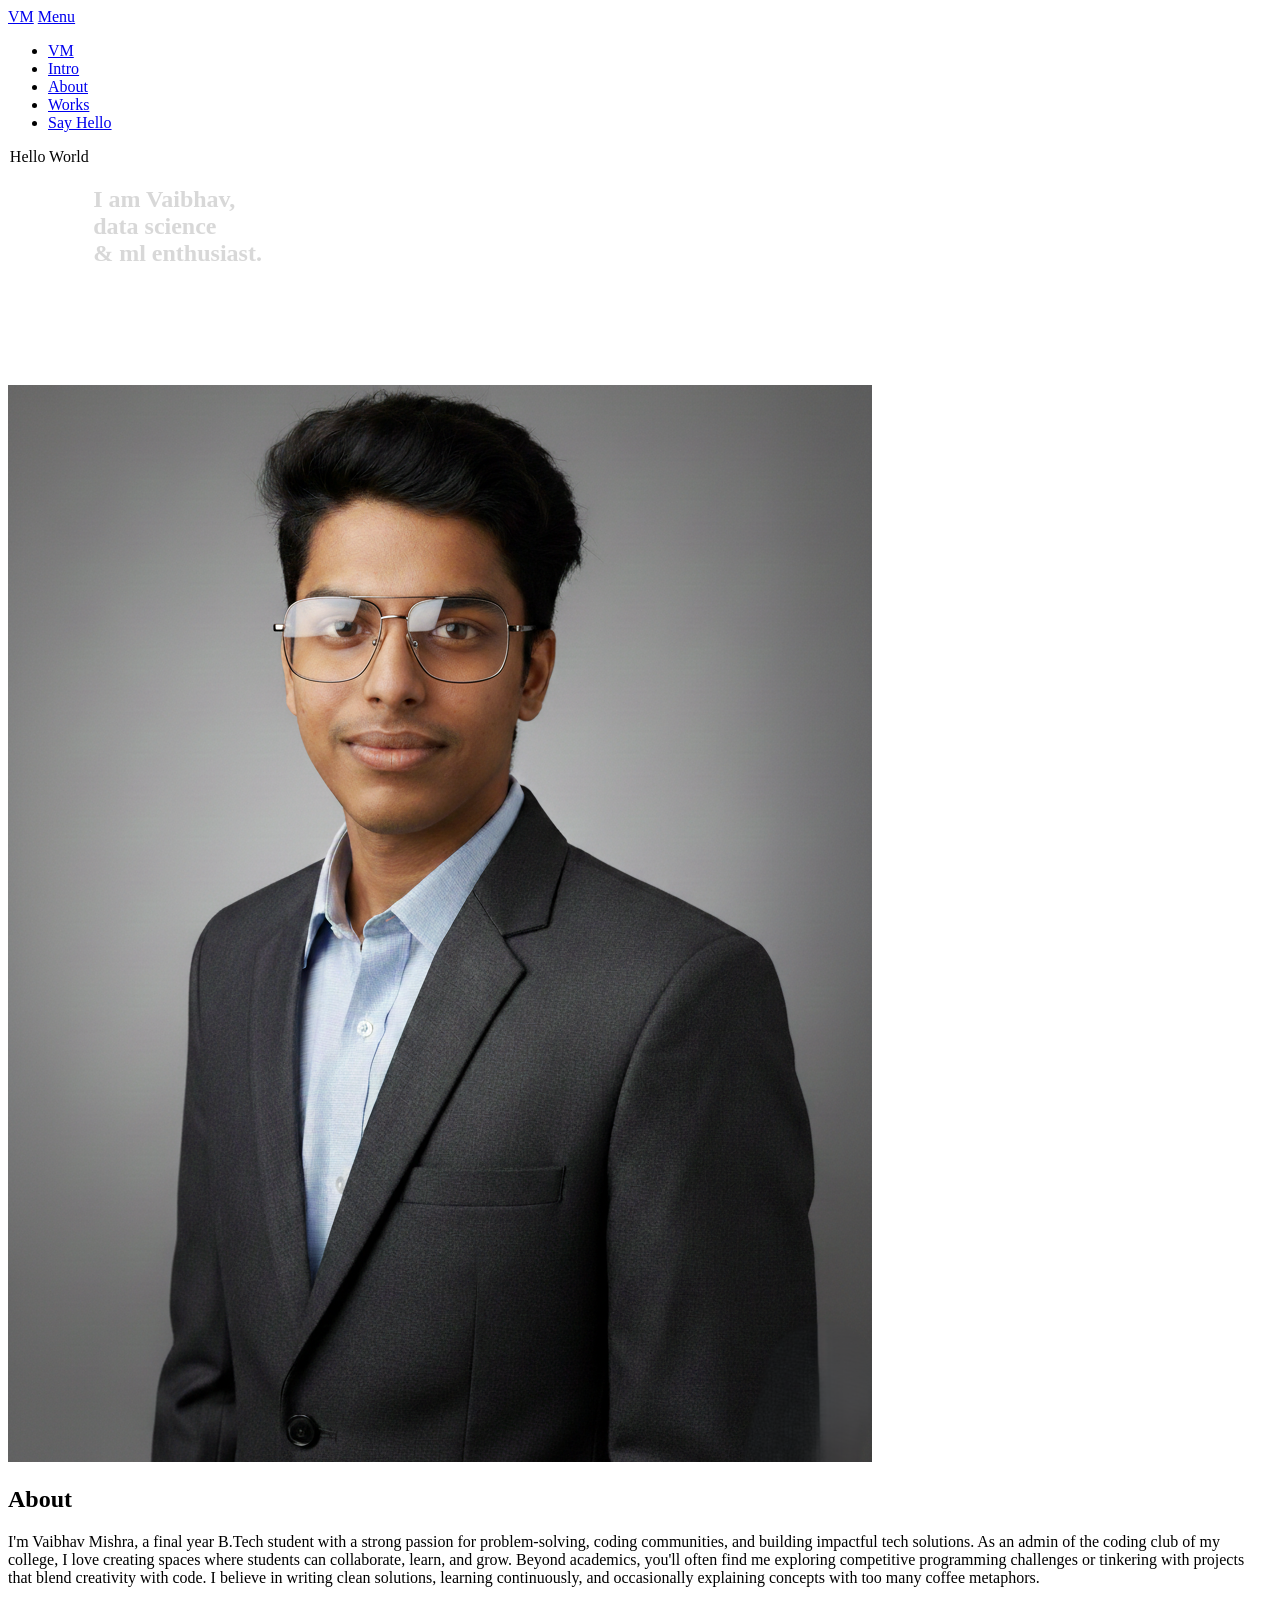
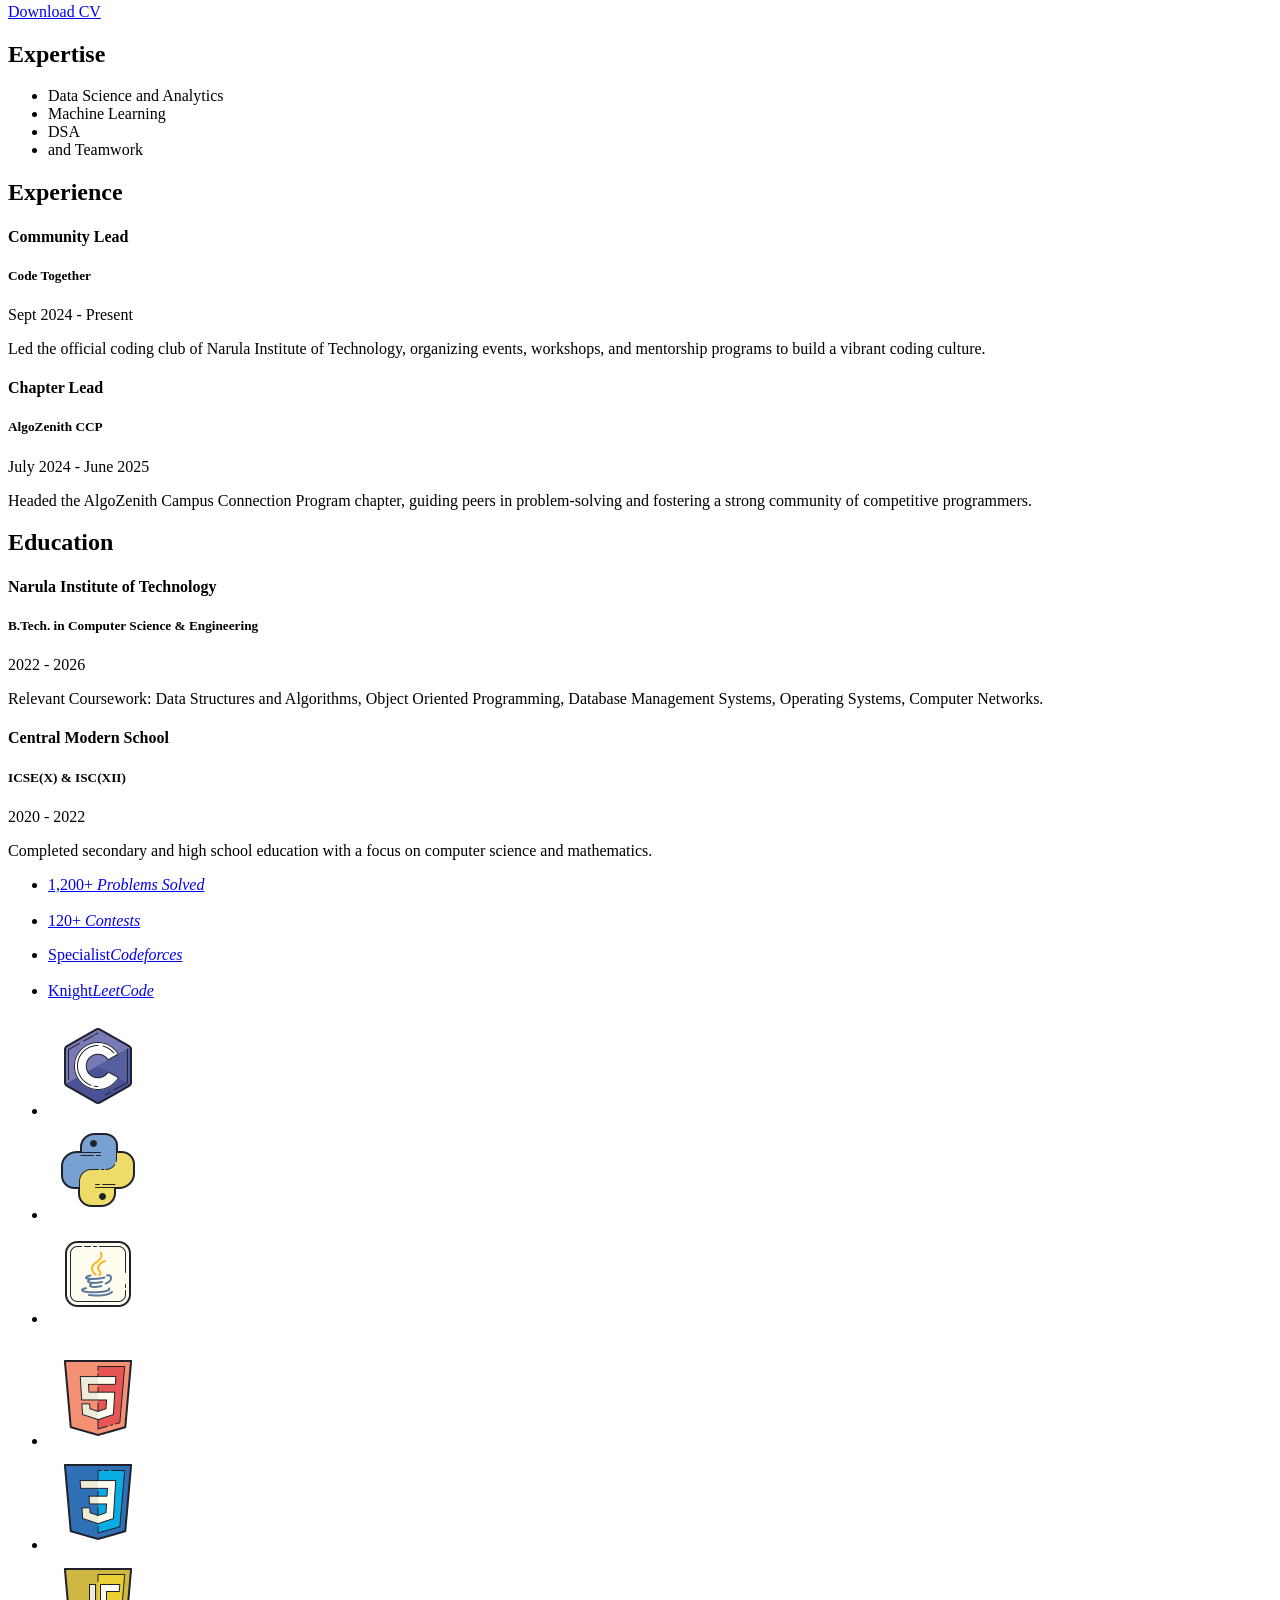
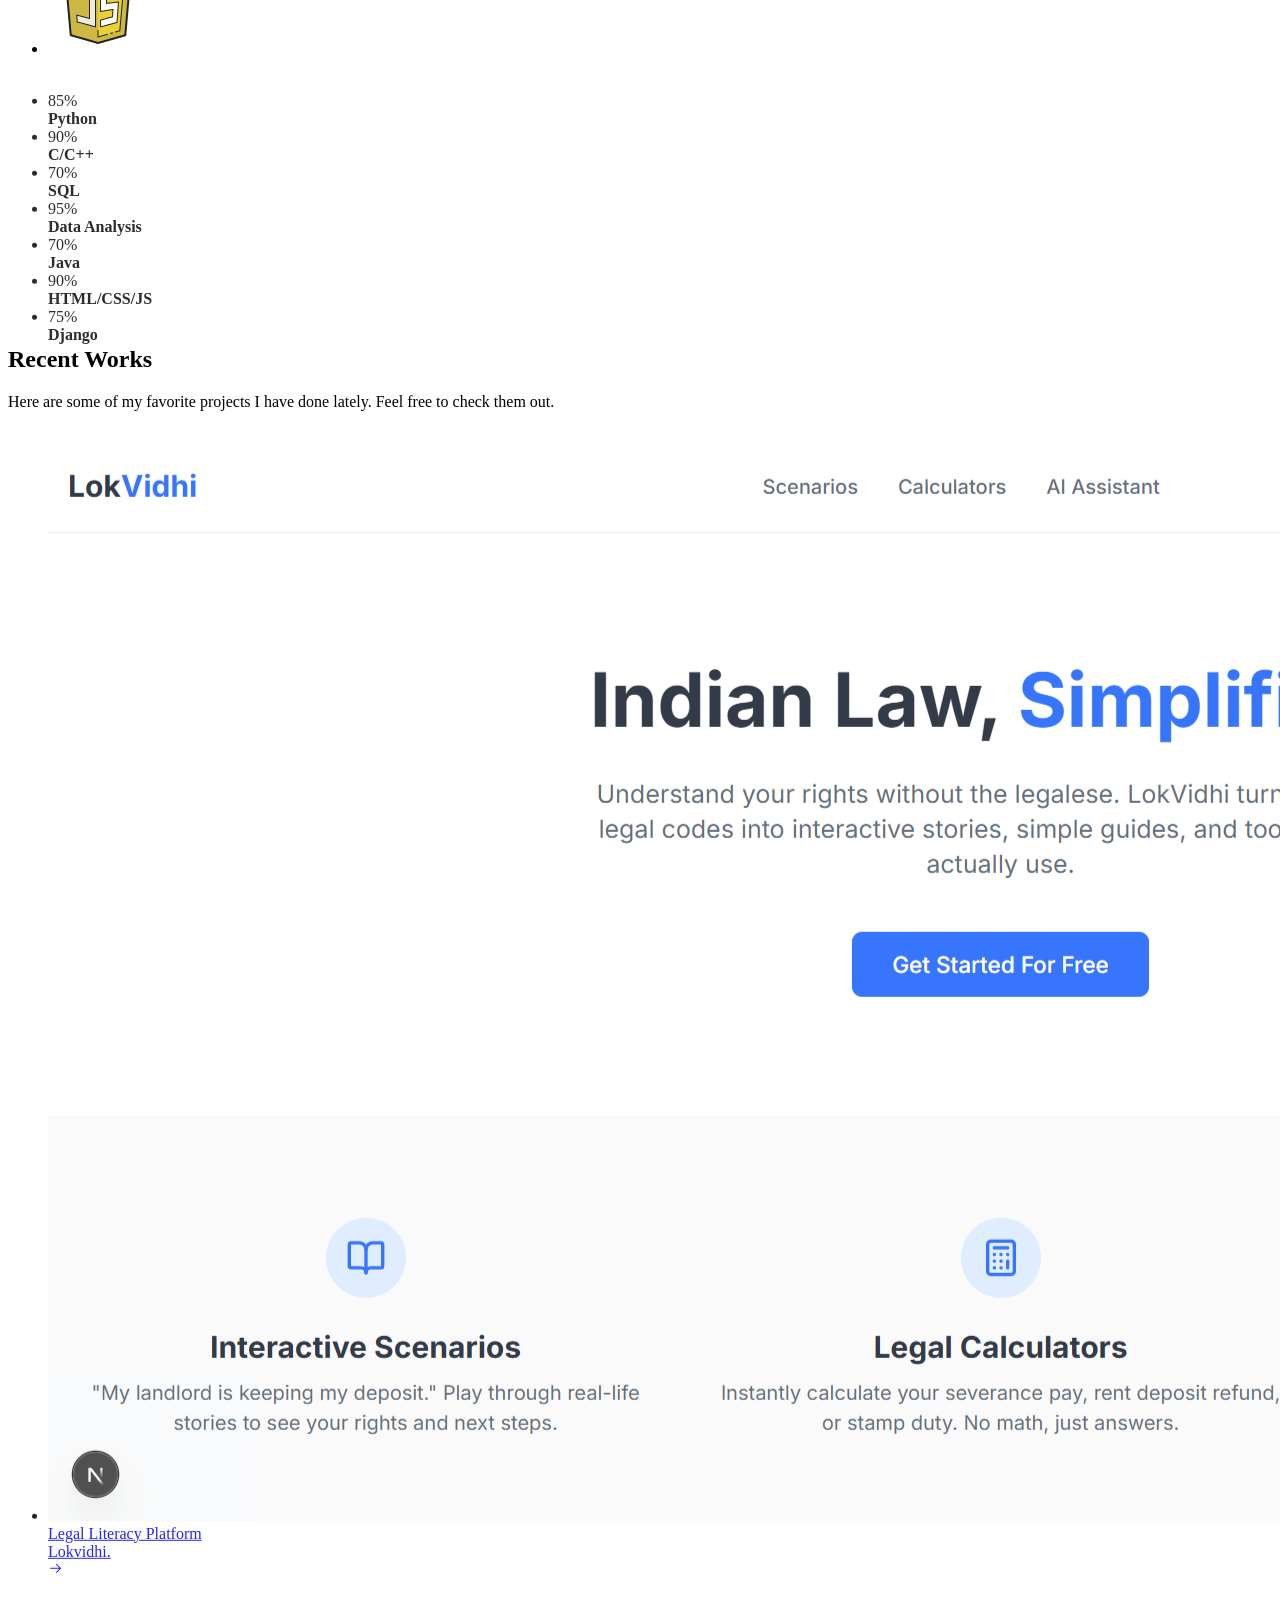
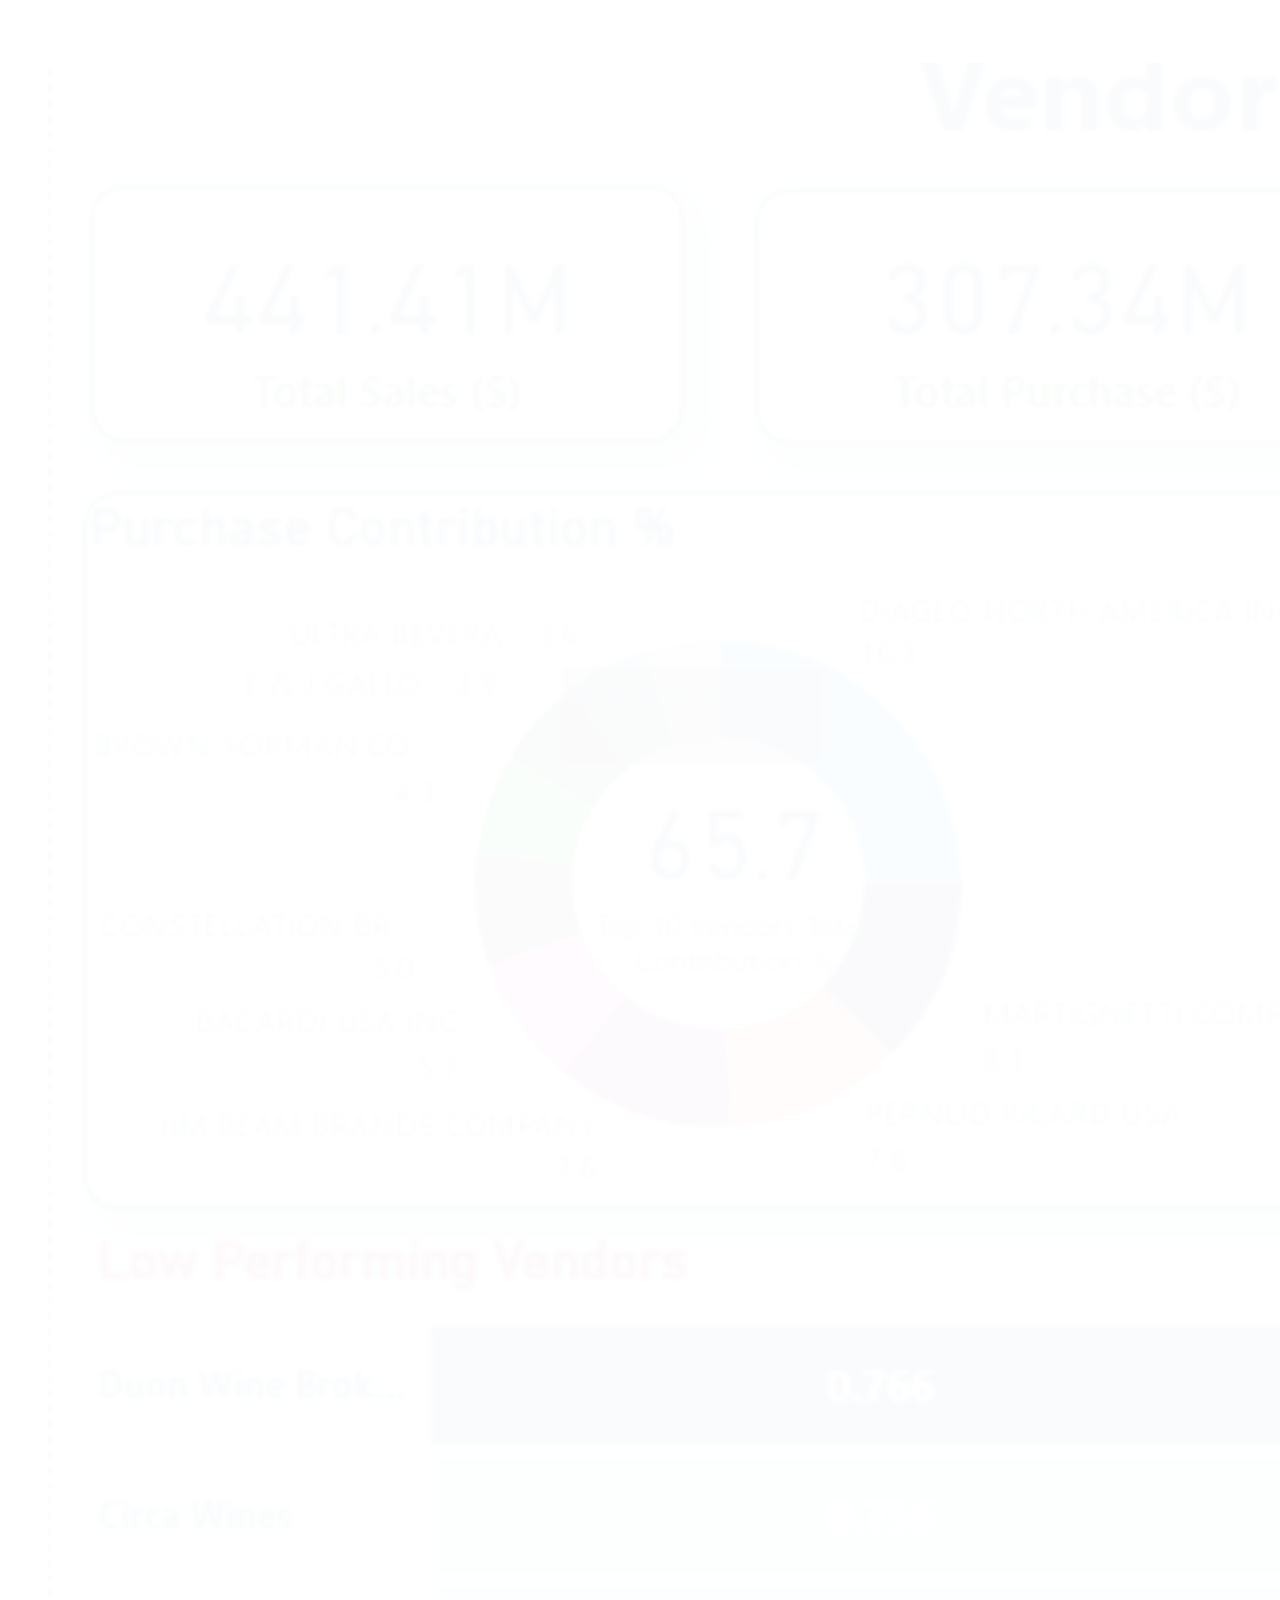
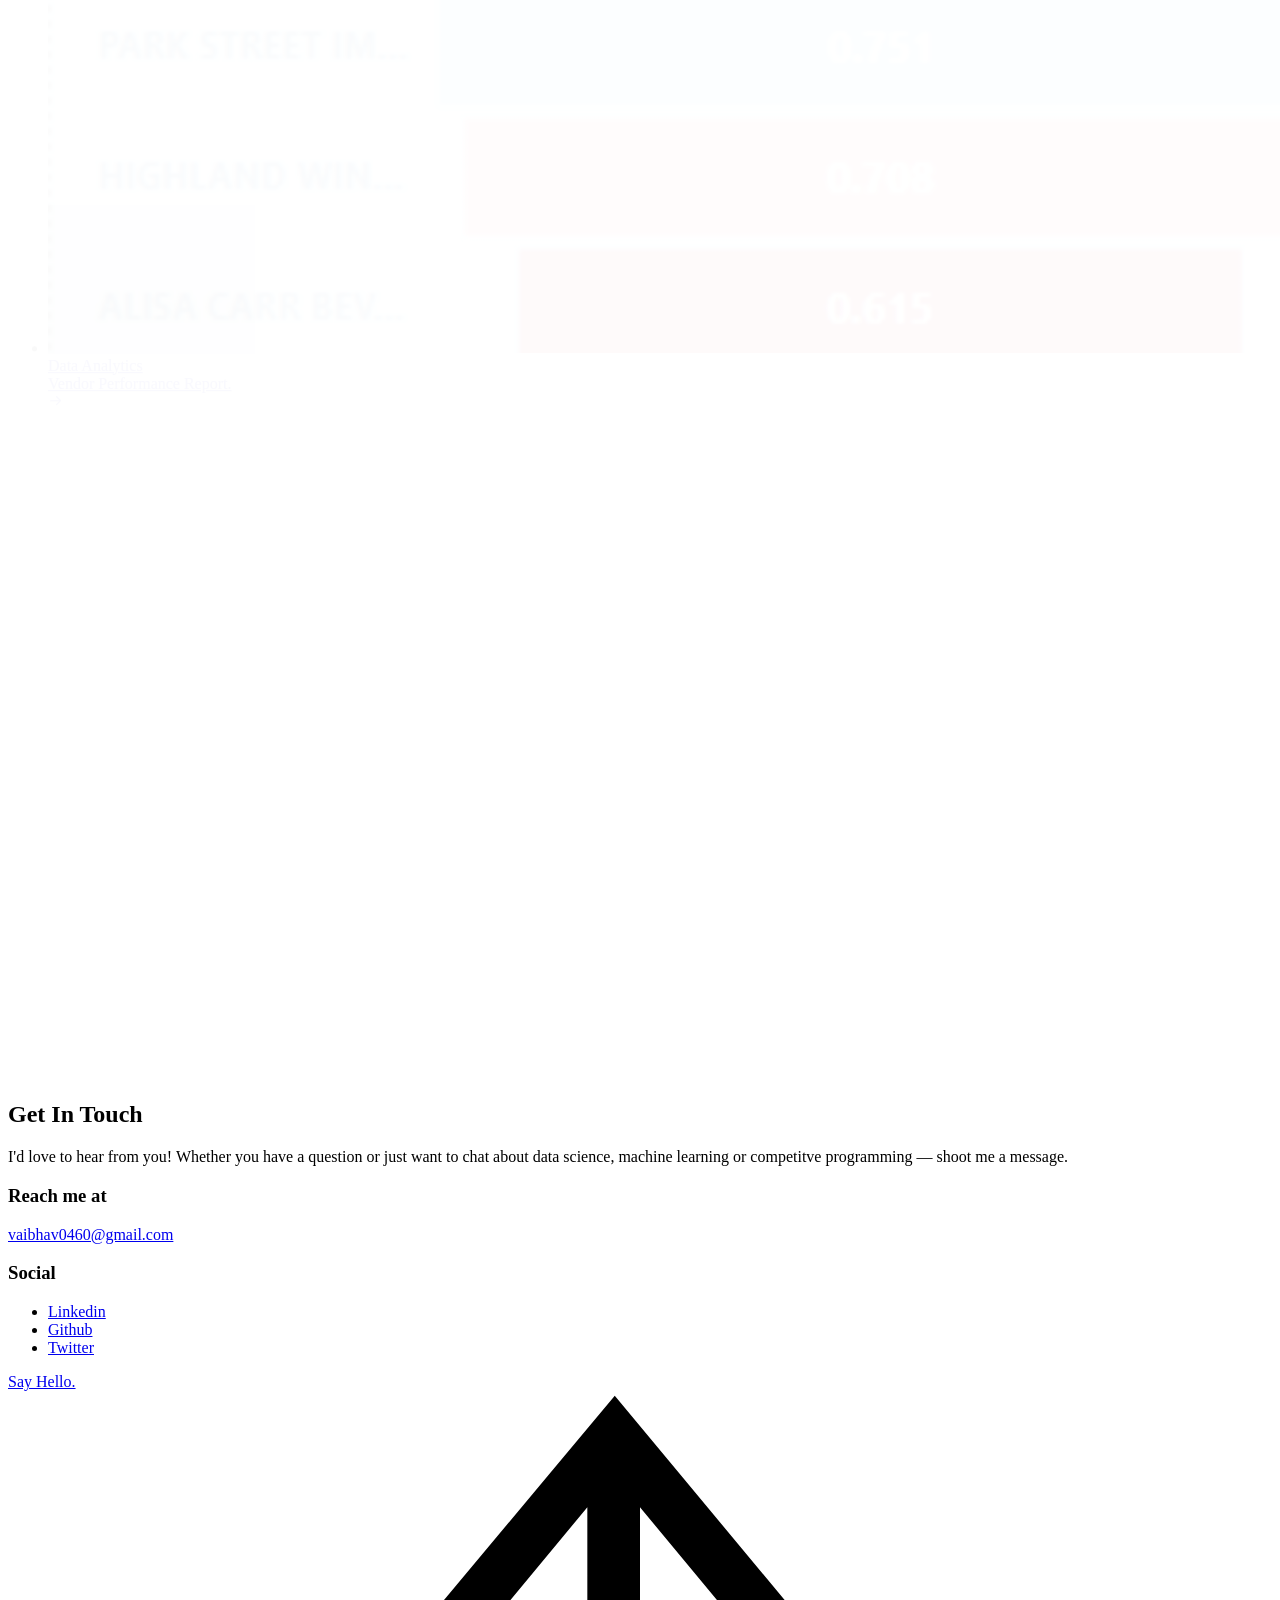
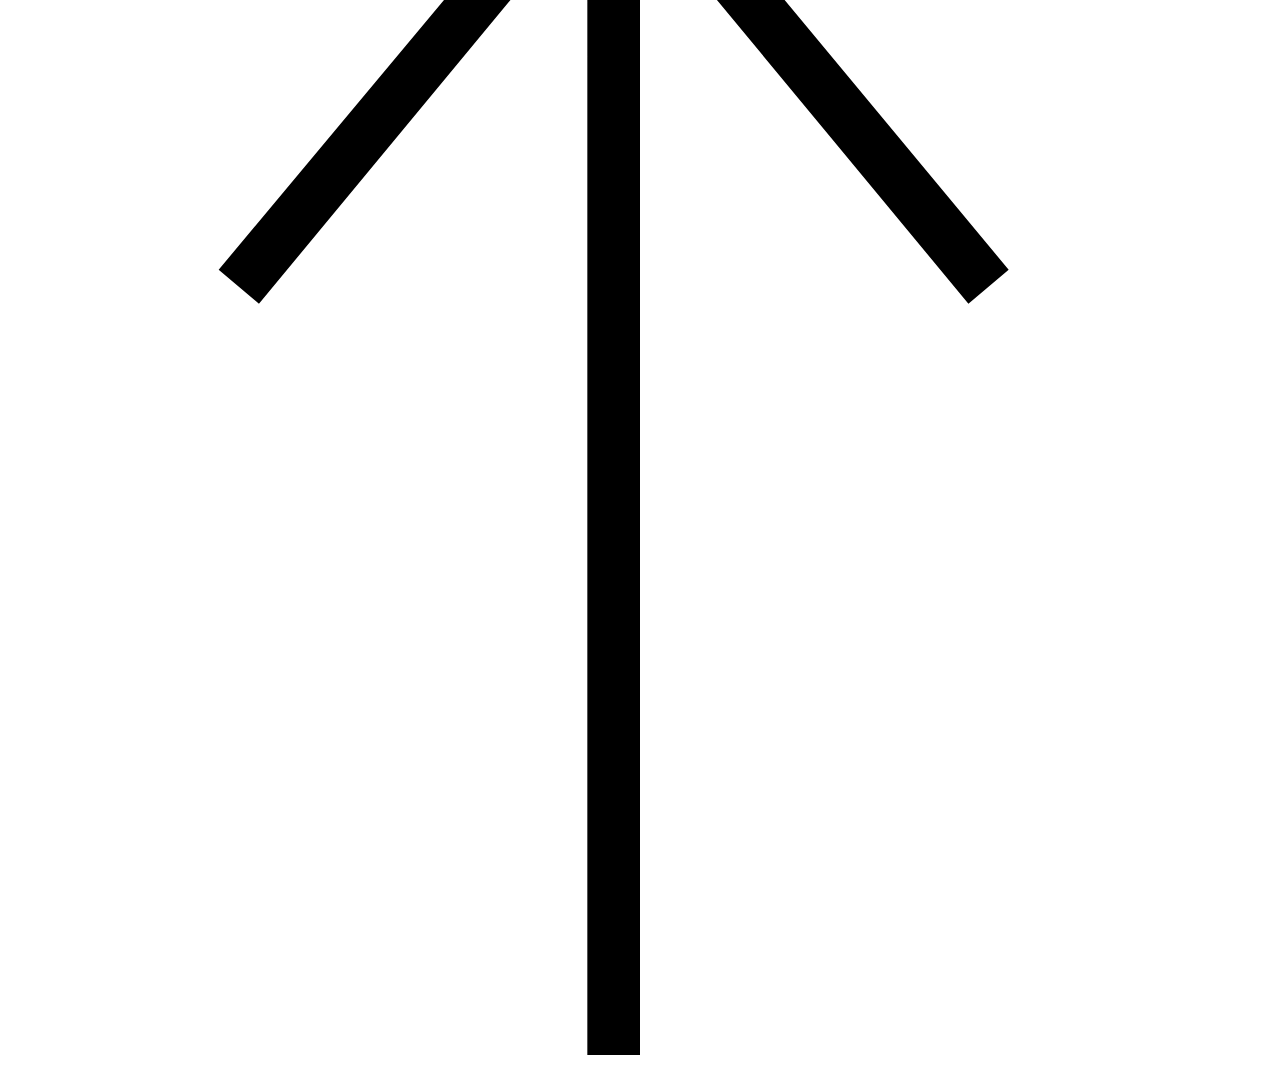
==== commit bccc2bd6: "Added Lokvidhi project" ====
--- a/index.html
+++ b/index.html
@@ -293,9 +293,32 @@
                         </p>
     
                         <ul class="folio-list row block-lg-one-half block-stack-on-1000">
+
+                            <!-- Lokvidhi -->
+                            <li class="folio-list__item column" data-animate-el>
+                                <a class="folio-list__item-link" href="#modal-01">
+                                    <div class="folio-list__item-pic">
+                                        <img src="images/portfolio/Lokvidhi.png" 
+                                             srcset="images/portfolio/Lokvidhi.png 1x, images/portfolio/Lokvidhi.png 2x" alt="">
+                                    </div>
+                                    
+                                    <div class="folio-list__item-text">
+                                        <div class="folio-list__item-cat">
+                                            Legal Literacy Platform
+                                        </div>
+                                        <div class="folio-list__item-title">
+                                            Lokvidhi.
+                                        </div>
+                                    </div>
+                                </a>
+                                <a class="folio-list__proj-link" href="#" title="project link">
+                                    <svg width="15" height="15" viewBox="0 0 15 15" fill="none" xmlns="http://www.w3.org/2000/svg"><path d="M8.14645 3.14645C8.34171 2.95118 8.65829 2.95118 8.85355 3.14645L12.8536 7.14645C13.0488 7.34171 13.0488 7.65829 12.8536 7.85355L8.85355 11.8536C8.65829 12.0488 8.34171 12.0488 8.14645 11.8536C7.95118 11.6583 7.95118 11.3417 8.14645 11.1464L11.2929 8H2.5C2.22386 8 2 7.77614 2 7.5C2 7.22386 2.22386 7 2.5 7H11.2929L8.14645 3.85355C7.95118 3.65829 7.95118 3.34171 8.14645 3.14645Z" fill="currentColor" fill-rule="evenodd" clip-rule="evenodd"></path></svg>
+                                </a>
+                            </li> 
+
                             <!-- Vendor Performance Analytics -->
                             <li class="folio-list__item column" data-animate-el>
-                                <a class="folio-list__item-link" href="#modal-01">
+                                <a class="folio-list__item-link" href="#modal-02">
                                     <div class="folio-list__item-pic">
                                         <img src="images/portfolio/VP.png" 
                                              srcset="images/portfolio/VP.png 1x, images/portfolio/VP.png 2x" alt="">
@@ -314,9 +337,10 @@
                                     <svg width="15" height="15" viewBox="0 0 15 15" fill="none" xmlns="http://www.w3.org/2000/svg"><path d="M8.14645 3.14645C8.34171 2.95118 8.65829 2.95118 8.85355 3.14645L12.8536 7.14645C13.0488 7.34171 13.0488 7.65829 12.8536 7.85355L8.85355 11.8536C8.65829 12.0488 8.34171 12.0488 8.14645 11.8536C7.95118 11.6583 7.95118 11.3417 8.14645 11.1464L11.2929 8H2.5C2.22386 8 2 7.77614 2 7.5C2 7.22386 2.22386 7 2.5 7H11.2929L8.14645 3.85355C7.95118 3.65829 7.95118 3.34171 8.14645 3.14645Z" fill="currentColor" fill-rule="evenodd" clip-rule="evenodd"></path></svg>
                                 </a>
                             </li>
+
                             <!-- ClickCart -->
                             <li class="folio-list__item column" data-animate-el>
-                                <a class="folio-list__item-link" href="#modal-02">
+                                <a class="folio-list__item-link" href="#modal-03">
                                     <div class="folio-list__item-pic">
                                         <img src="images/portfolio/ClickCart.png"
                                              srcset="images/portfolio/ClickCart.png 1x, images/portfolio/ClickCart.png 2x"  alt="">
@@ -335,29 +359,8 @@
                                     <svg width="15" height="15" viewBox="0 0 15 15" fill="none" xmlns="http://www.w3.org/2000/svg"><path d="M8.14645 3.14645C8.34171 2.95118 8.65829 2.95118 8.85355 3.14645L12.8536 7.14645C13.0488 7.34171 13.0488 7.65829 12.8536 7.85355L8.85355 11.8536C8.65829 12.0488 8.34171 12.0488 8.14645 11.8536C7.95118 11.6583 7.95118 11.3417 8.14645 11.1464L11.2929 8H2.5C2.22386 8 2 7.77614 2 7.5C2 7.22386 2.22386 7 2.5 7H11.2929L8.14645 3.85355C7.95118 3.65829 7.95118 3.34171 8.14645 3.14645Z" fill="currentColor" fill-rule="evenodd" clip-rule="evenodd"></path></svg>
                                 </a>
                             </li>                              
-
+            
                             <!-- <li class="folio-list__item column" data-animate-el>
-                                <a class="folio-list__item-link" href="#modal-03">
-                                    <div class="folio-list__item-pic">
-                                        <img src="images/portfolio/rucksack.jpg" 
-                                             srcset="images/portfolio/rucksack.jpg 1x, images/portfolio/rucksack@2x.jpg 2x" alt="">
-                                    </div>
-                                    
-                                    <div class="folio-list__item-text">
-                                        <div class="folio-list__item-cat">
-                                            Branding
-                                        </div>
-                                        <div class="folio-list__item-title">
-                                            Rucksuck.
-                                        </div>
-                                    </div>
-                                </a>
-                                <a class="folio-list__proj-link" href="#" title="project link">
-                                    <svg width="15" height="15" viewBox="0 0 15 15" fill="none" xmlns="http://www.w3.org/2000/svg"><path d="M8.14645 3.14645C8.34171 2.95118 8.65829 2.95118 8.85355 3.14645L12.8536 7.14645C13.0488 7.34171 13.0488 7.65829 12.8536 7.85355L8.85355 11.8536C8.65829 12.0488 8.34171 12.0488 8.14645 11.8536C7.95118 11.6583 7.95118 11.3417 8.14645 11.1464L11.2929 8H2.5C2.22386 8 2 7.77614 2 7.5C2 7.22386 2.22386 7 2.5 7H11.2929L8.14645 3.85355C7.95118 3.65829 7.95118 3.34171 8.14645 3.14645Z" fill="currentColor" fill-rule="evenodd" clip-rule="evenodd"></path></svg>
-                                </a>
-                            </li> 
-
-                            <li class="folio-list__item column" data-animate-el>
                                 <a class="folio-list__item-link" href="#modal-04">
                                     <div class="folio-list__item-pic">
                                         <img src="images/portfolio/skaterboy.jpg"
@@ -426,6 +429,27 @@
                     <!-- Modal Templates Popup -->
                      
                     <div id="modal-01" hidden>
+                        <div class="modal-popup">
+                            <img src="images/portfolio/Lokvidhi.png" alt="">
+                
+                            <div class="modal-popup__desc">
+                                <h5>Lokvidhi</h5>
+                                <p>Comprehensive legal literacy platform designed to make Indian law accessible to everyone.Interactive scenarios, AI guidance, and smart tools to make Indian law simple, accessible, and actionable.
+                                </p>
+                                <ul class="modal-popup__cat">
+                                    <li>NextJS</li>
+                                    <li>ExpressJS</li>
+                                    <li>PostgresSQL</li>
+                                    <li>React</li>
+                                    <li>Tailwind</li>
+                                </ul>
+                            </div>
+                
+                            <a href="https://lokvidhi.vercel.app" class="modal-popup__details" target="_blank">Project link</a>
+                        </div>
+                    </div> 
+
+                    <div id="modal-02" hidden>
                         <div class="modal-popup">
                             <img src="images/portfolio/VP.png" alt="">
                             
@@ -447,7 +471,7 @@
                         </div>
                     </div> 
                     
-                    <div id="modal-02" hidden>
+                    <div id="modal-03" hidden>
                         <div class="modal-popup">
                             <img src="images/portfolio/ClickCart.png" alt="">
                 
@@ -468,23 +492,7 @@
                         </div>
                     </div> 
                     
-                    <!-- <div id="modal-03" hidden>
-                        <div class="modal-popup">
-                            <img src="images/portfolio/gallery/g-rucksack.jpg" alt="">
-                
-                            <div class="modal-popup__desc">
-                                <h5>Rucksuck</h5>
-                                <p>Exercitationem reprehenderit quod explicabo consequatur aliquid ut magni ut. Deleniti quo corrupti illum velit eveniet ratione necessitatibus ipsam mollitia.</p>
-                                <ul class="modal-popup__cat">
-                                    <li>Product Design</li>
-                                </ul>
-                            </div>
-                
-                            <a href="https://www.behance.net/" class="modal-popup__details">Project link</a>
-                        </div>
-                    </div> 
-
-                    <div id="modal-04" hidden>
+                    <!-- <div id="modal-04" hidden>
                         <div class="modal-popup">
                             <img src="images/portfolio/gallery/g-skaterboy.jpg" alt="">
                 
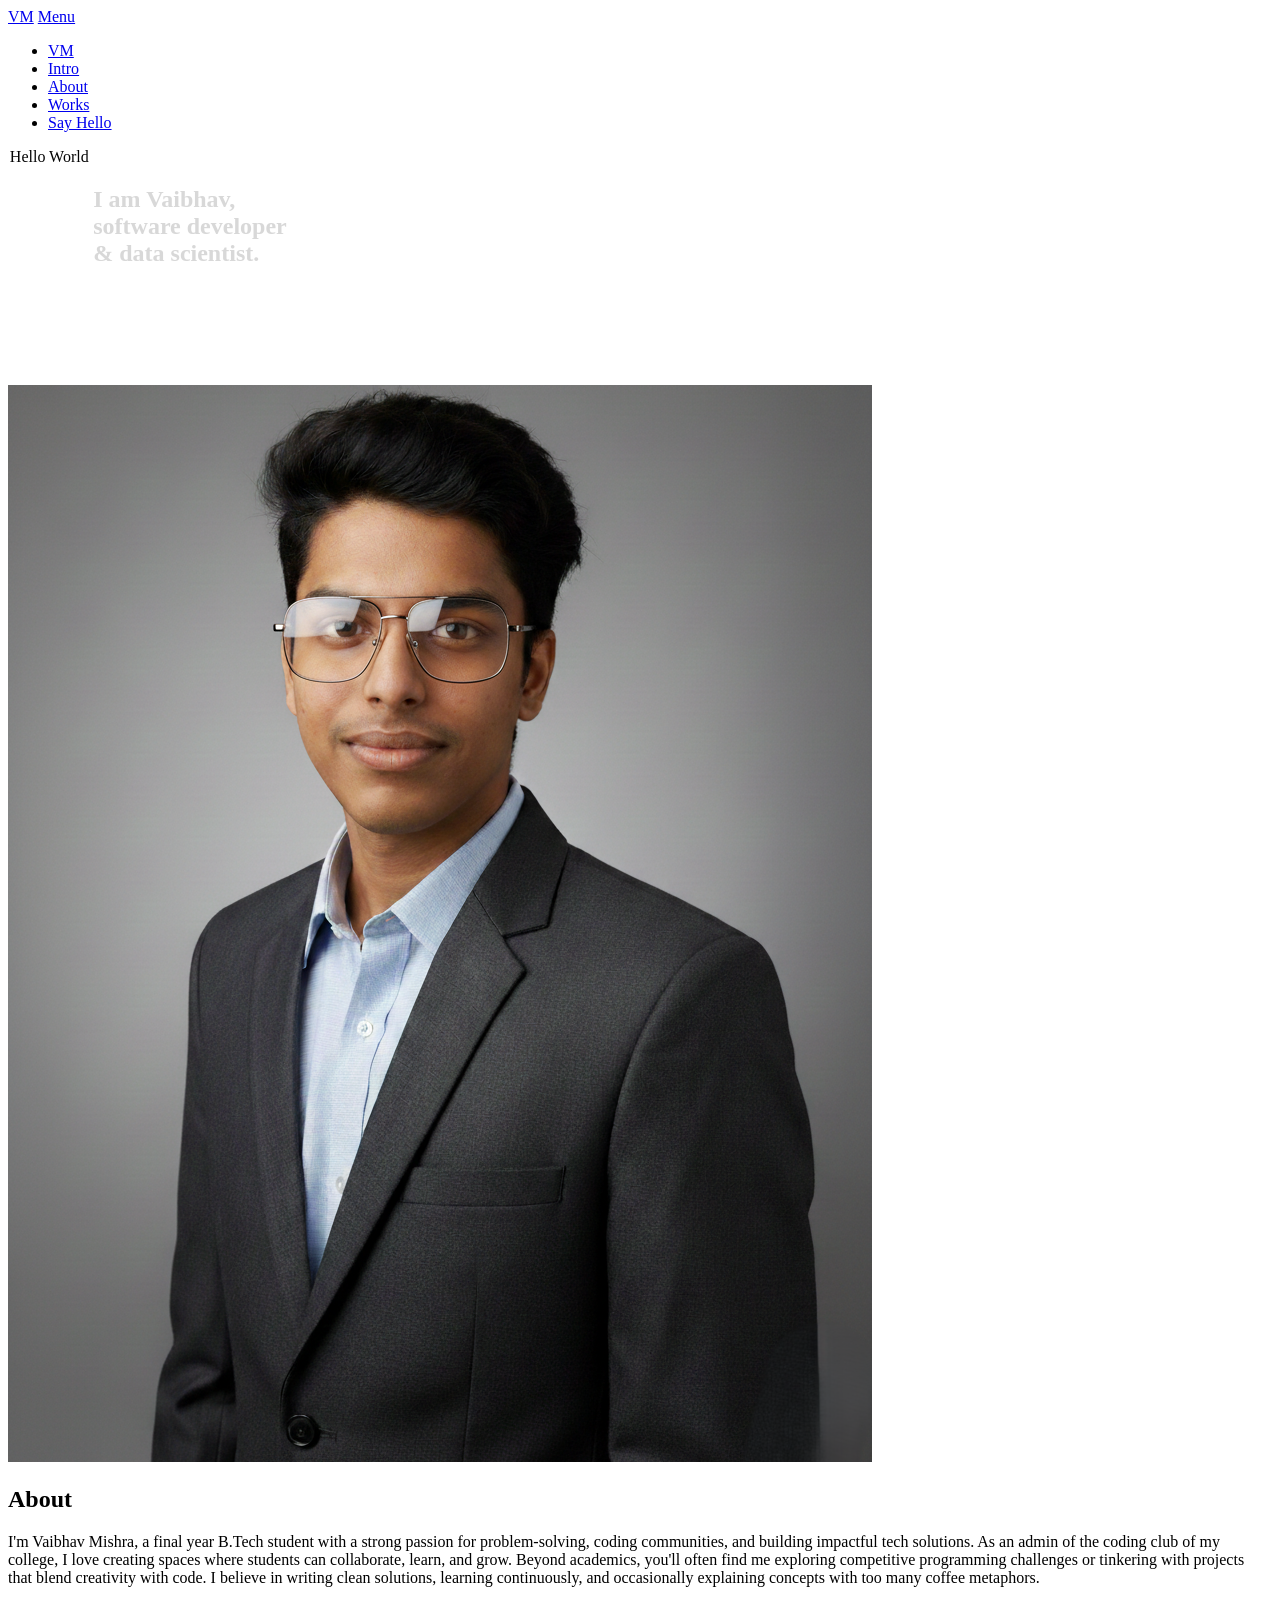
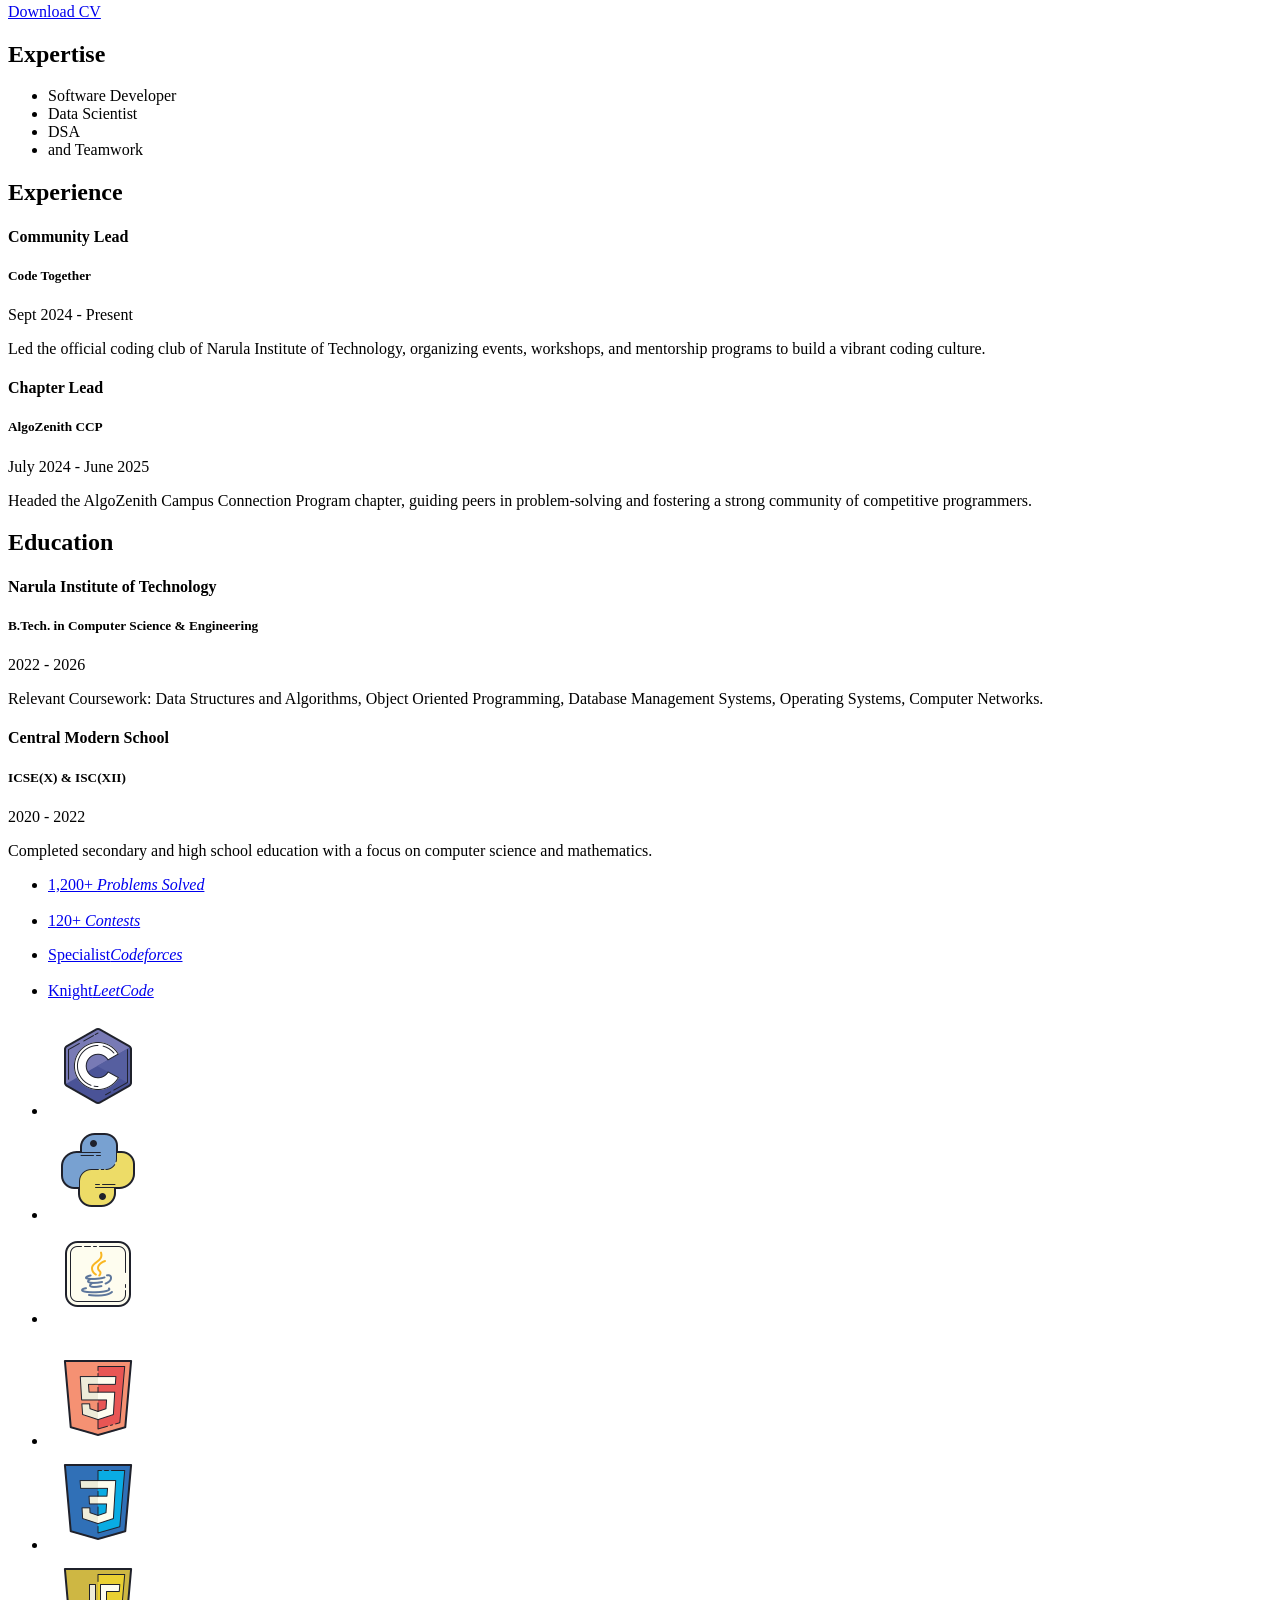
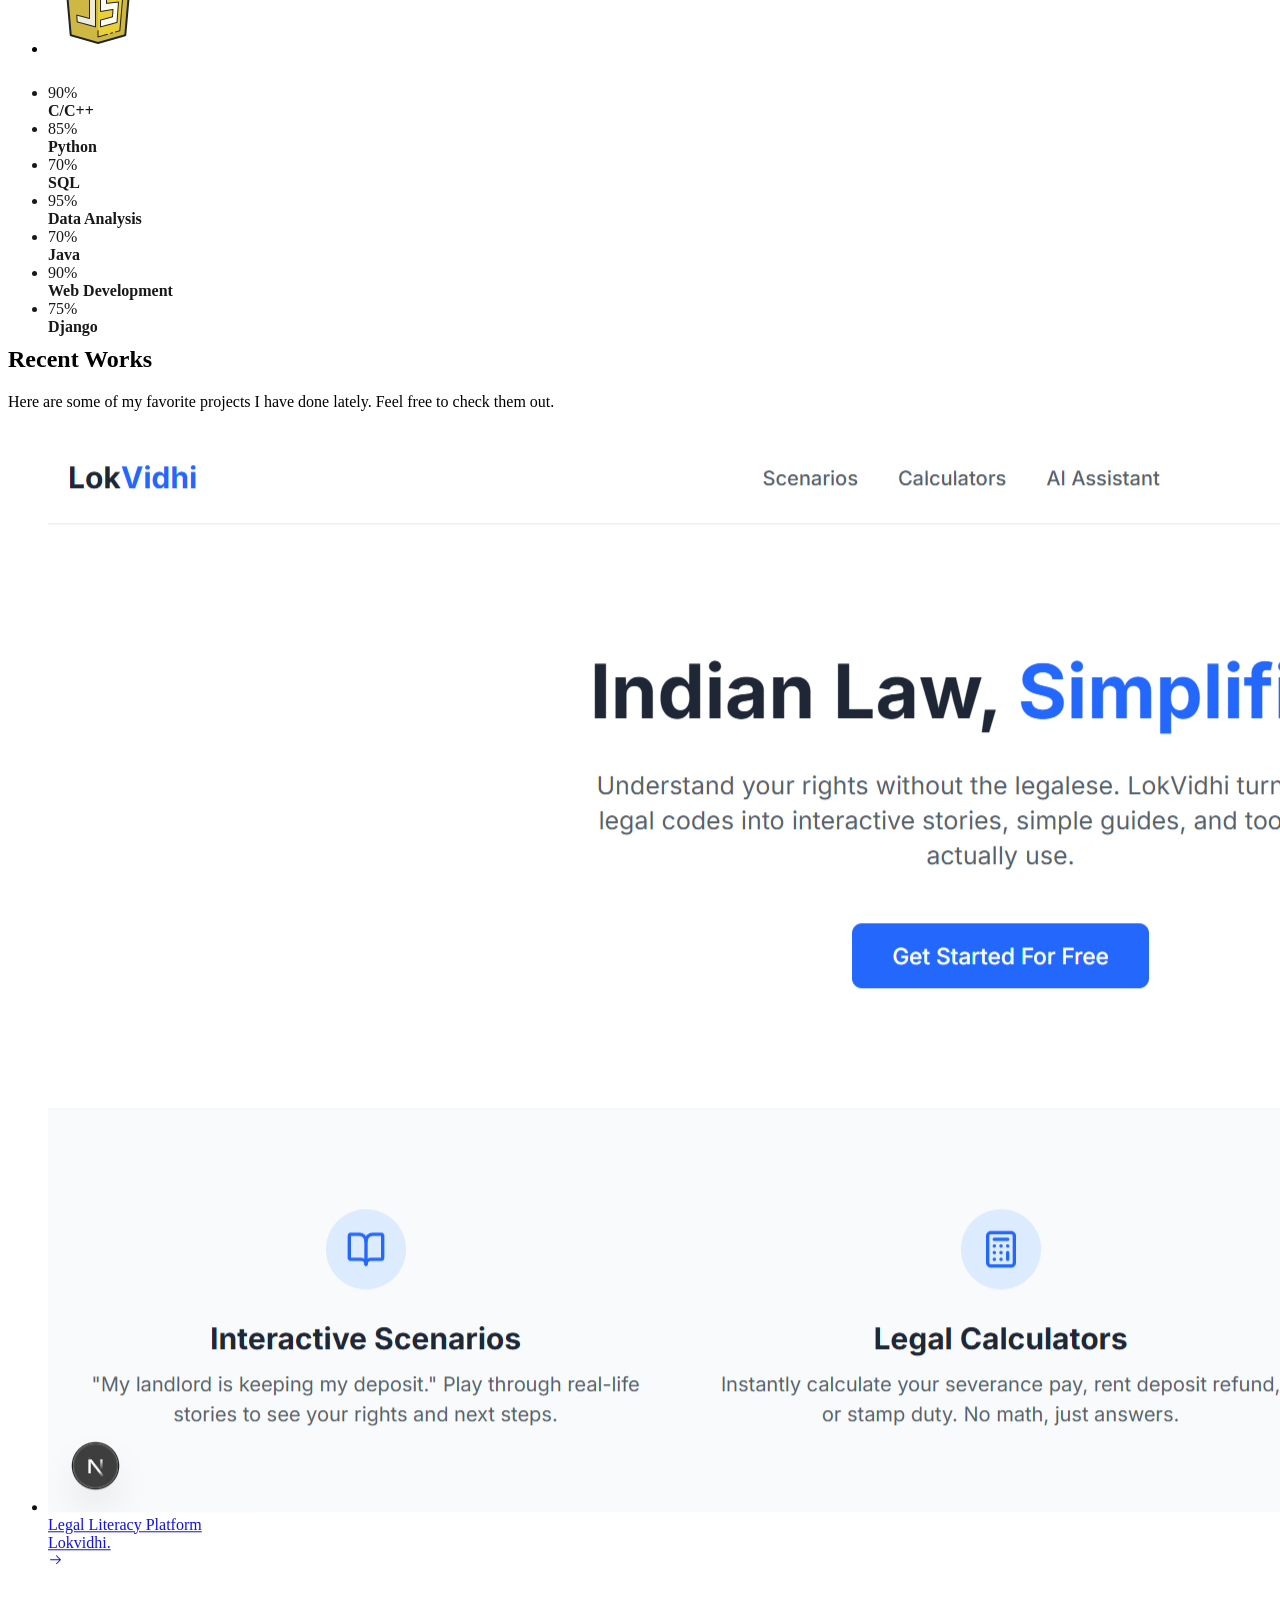
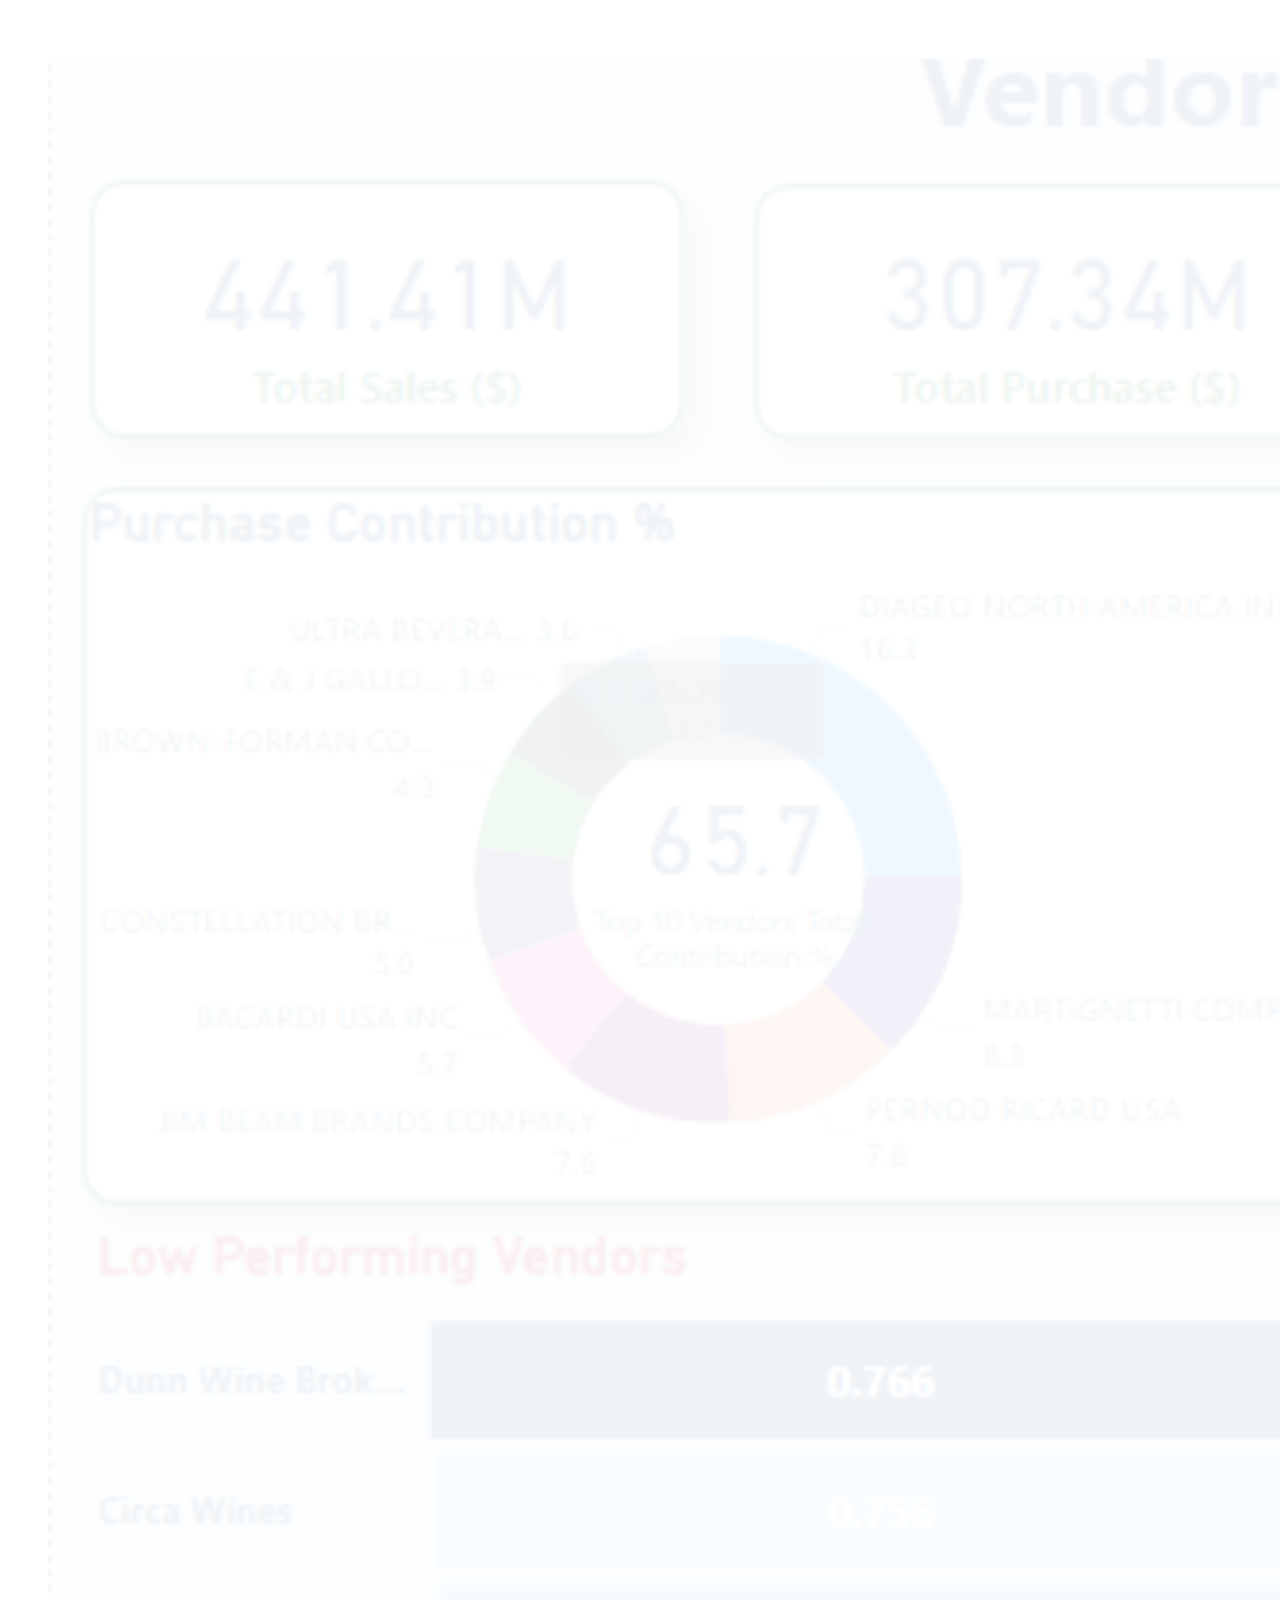
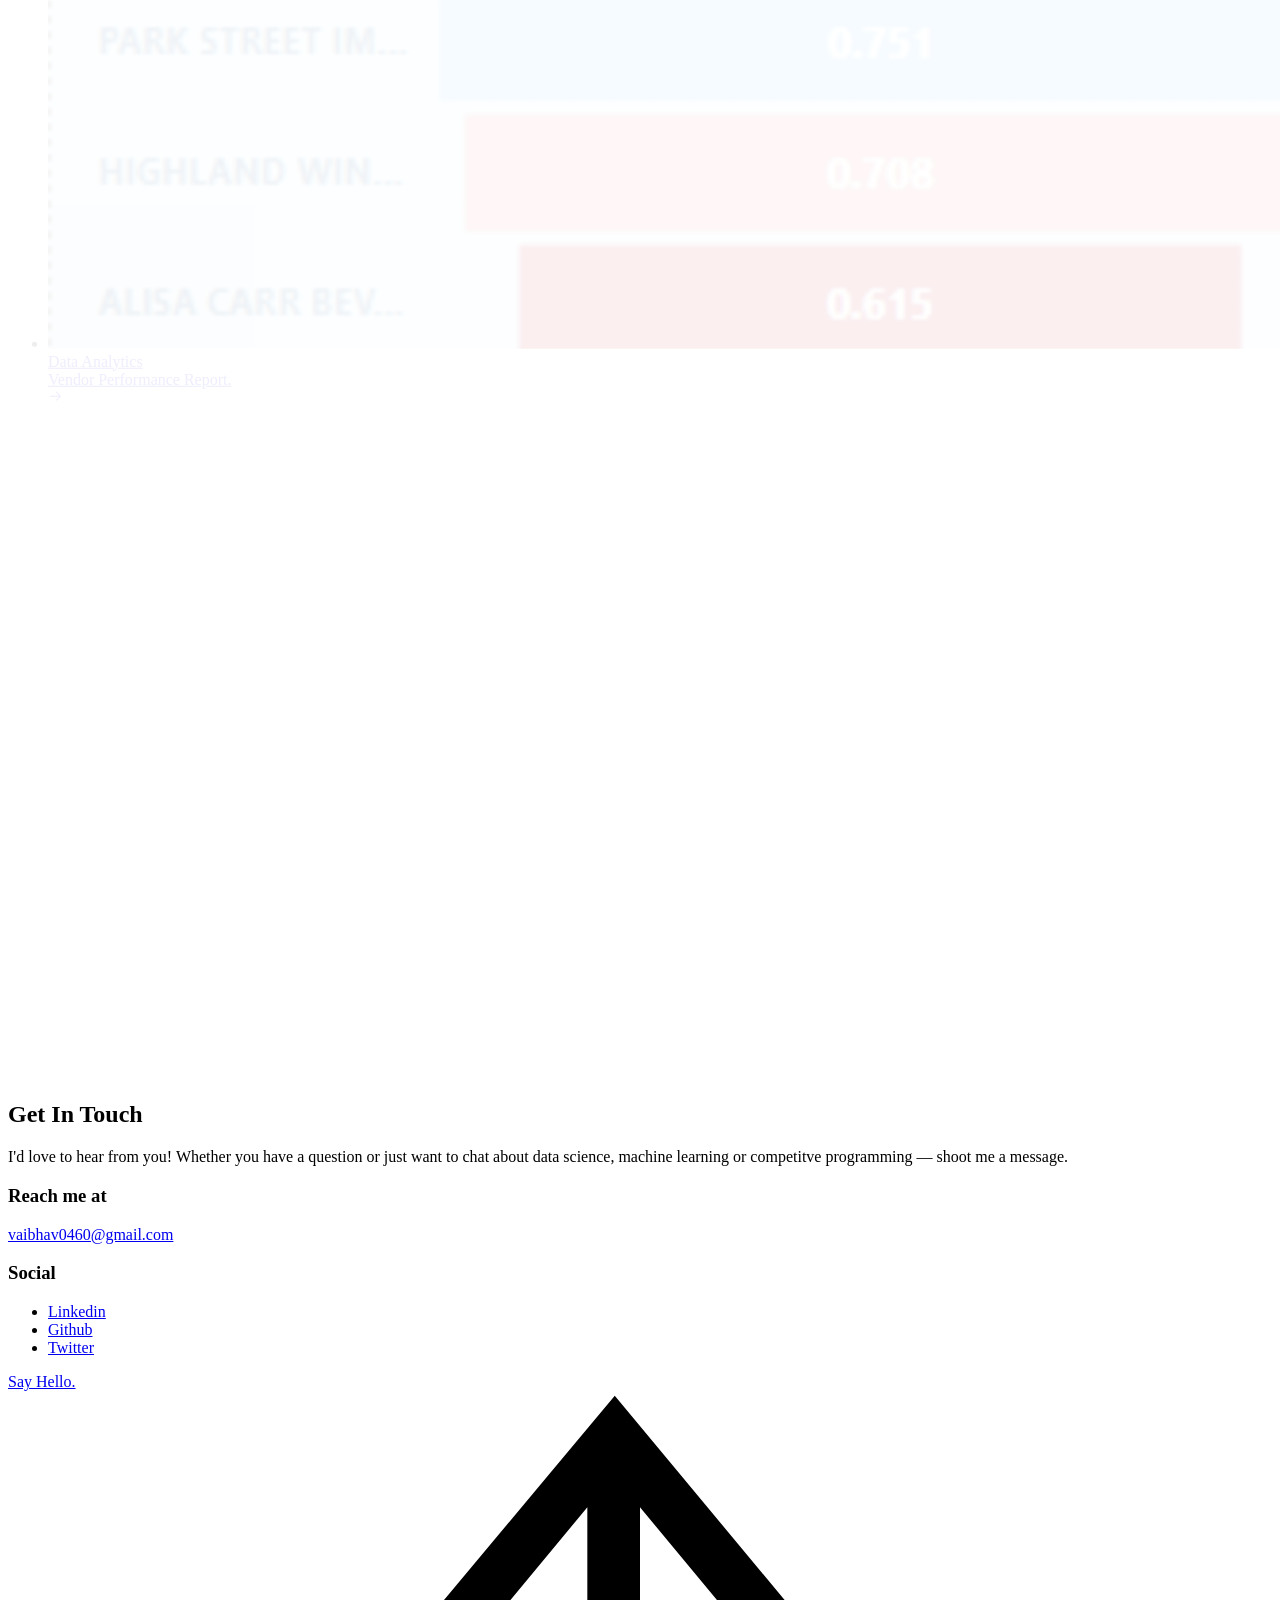
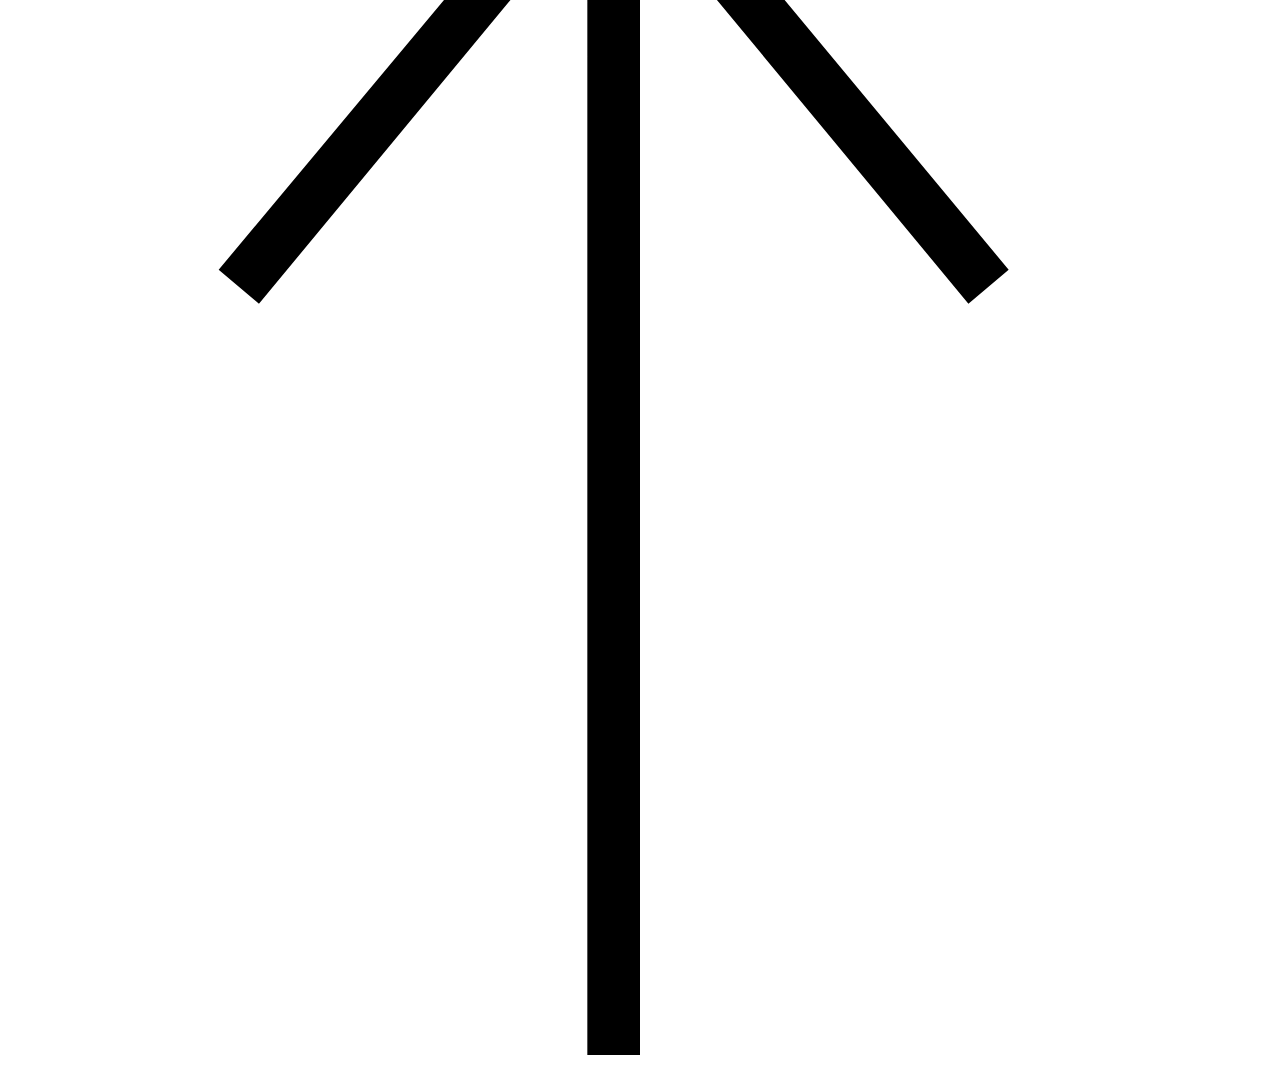
==== commit 73679c4b: "Updated personal introduction" ====
--- a/index.html
+++ b/index.html
@@ -77,8 +77,8 @@
                         <div class="text-pretitle with-line"> Hello World </div>
                         <h1 class="text-huge-title">
                             I am Vaibhav, <br>
-                            data science<br>
-                            & ml enthusiast.
+                            software developer<br>
+                            & data scientist.
                         </h1>
                     </div>
 
@@ -126,8 +126,8 @@
 
                         <h2 class="text-pretitle" data-animate-el>Expertise</h2>
                         <ul class="skills-list h1" data-animate-el>
-                            <li>Data Science and Analytics</li>
-                            <li>Machine Learning</li>
+                            <li>Software Developer</li>
+                            <li>Data Scientist</li>
                             <li>DSA</li>
                             <li>and Teamwork</li>
                         </ul>
@@ -242,12 +242,12 @@
                             <!-- <h3 class="u-add-bottom">Skill Bars</h3> -->
                             <ul class="skill-bars" data-animate-el>
                                 <li>
-                                <div class="progress percent90"><span>85%</span></div>
-                                <strong>Python</strong>
+                                <div class="progress percent90"><span>90%</span></div>
+                                <strong>C/C++</strong>
                                 </li>
                                 <li>
-                                <div class="progress percent85"><span>90%</span></div>
-                                <strong>C/C++</strong>
+                                <div class="progress percent85"><span>85%</span></div>
+                                <strong>Python</strong>
                                 </li>
                                 <li>
                                 <div class="progress percent70"><span>70%</span></div>
@@ -263,7 +263,7 @@
                                 </li>
                                 <li>
                                     <div class="progress percent90"><span>90%</span></div>
-                                    <strong>HTML/CSS/JS</strong>
+                                    <strong>Web Development</strong>
                                 </li>
                                 <li>
                                 <div class="progress percent75"><span>75%</span></div>
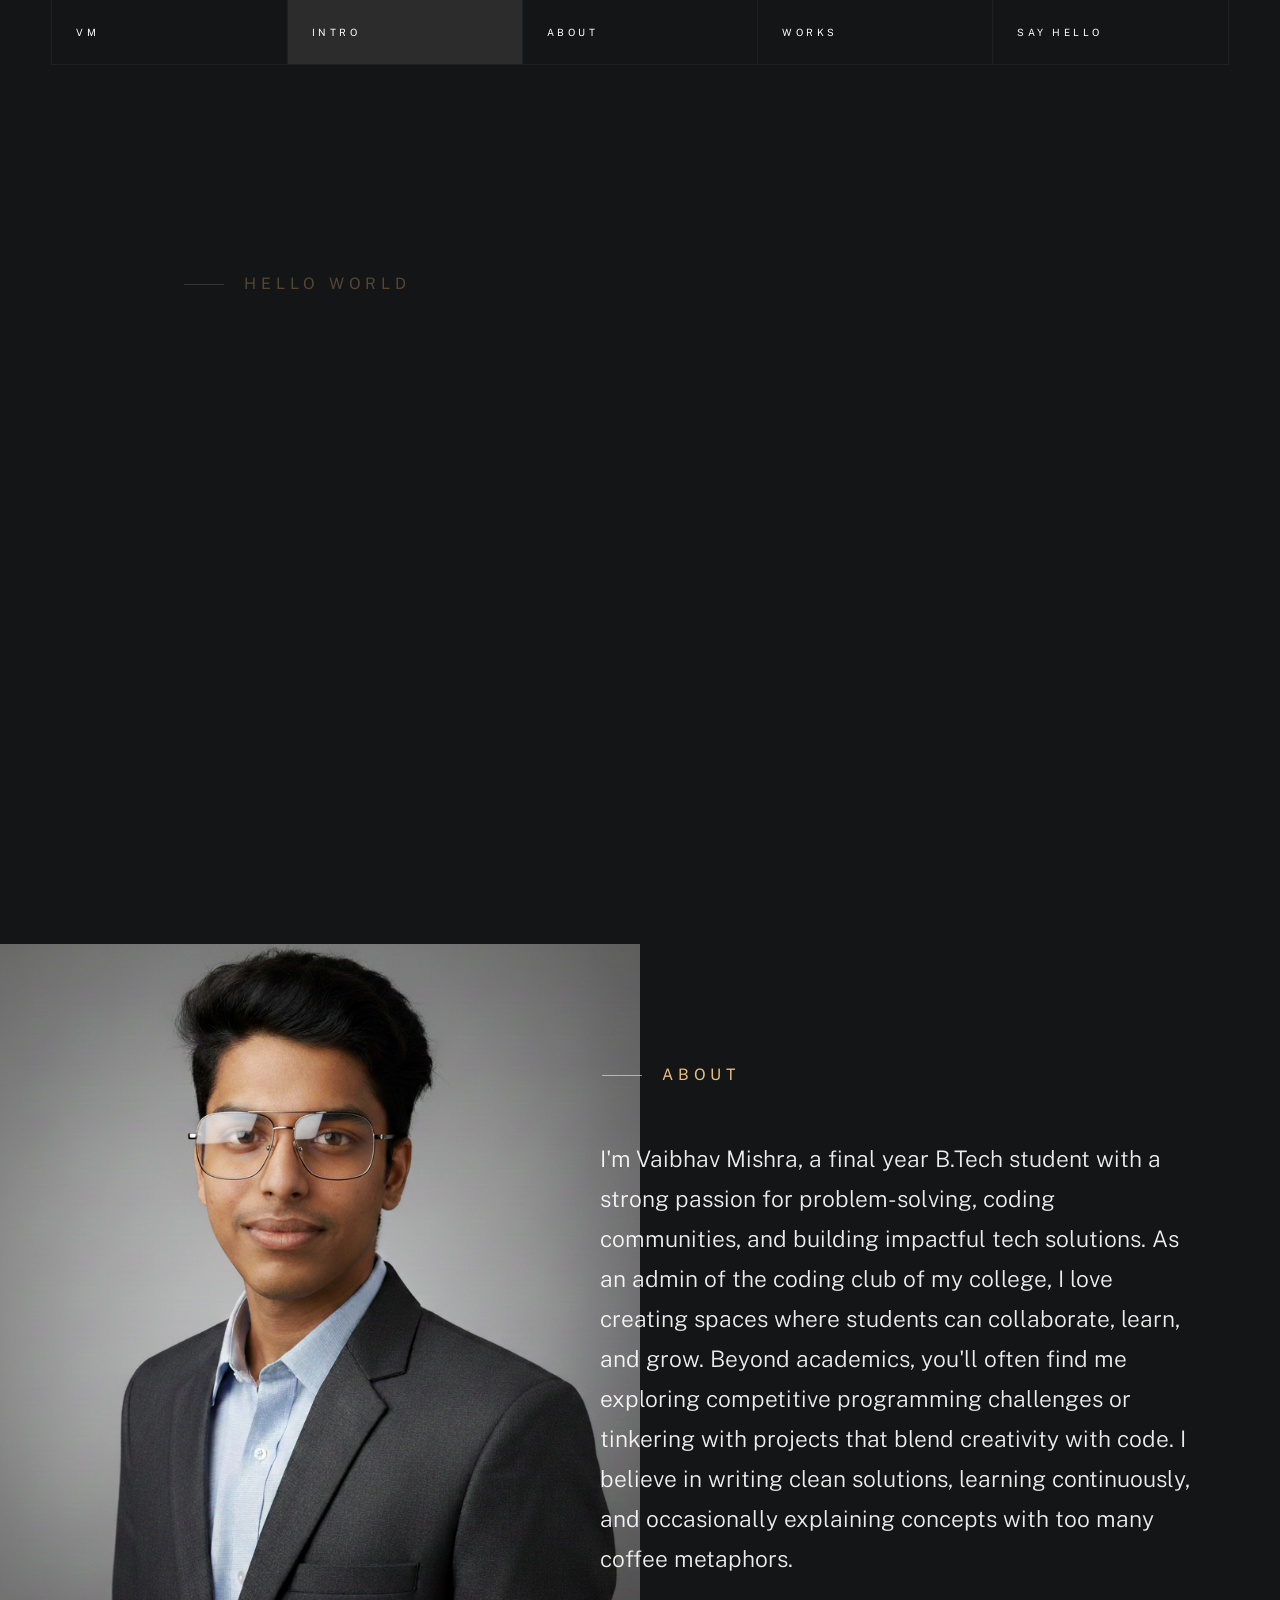
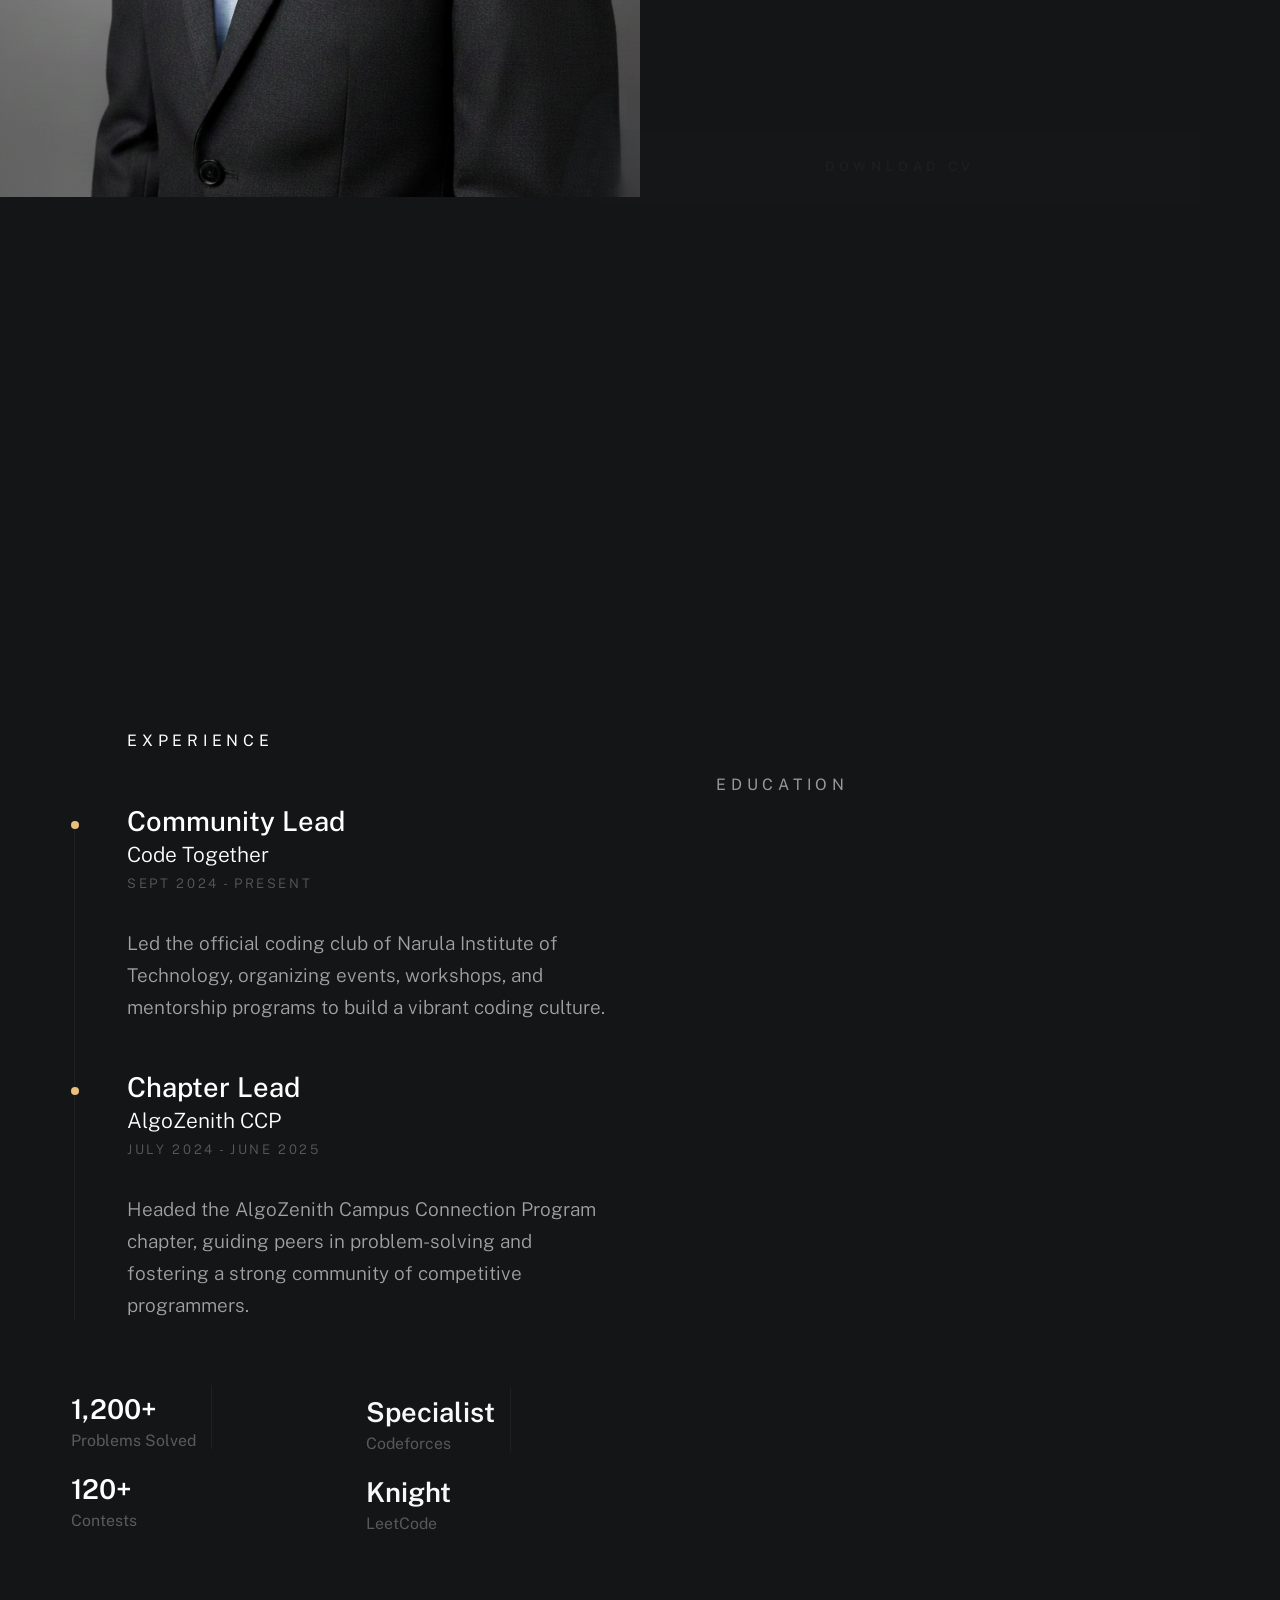
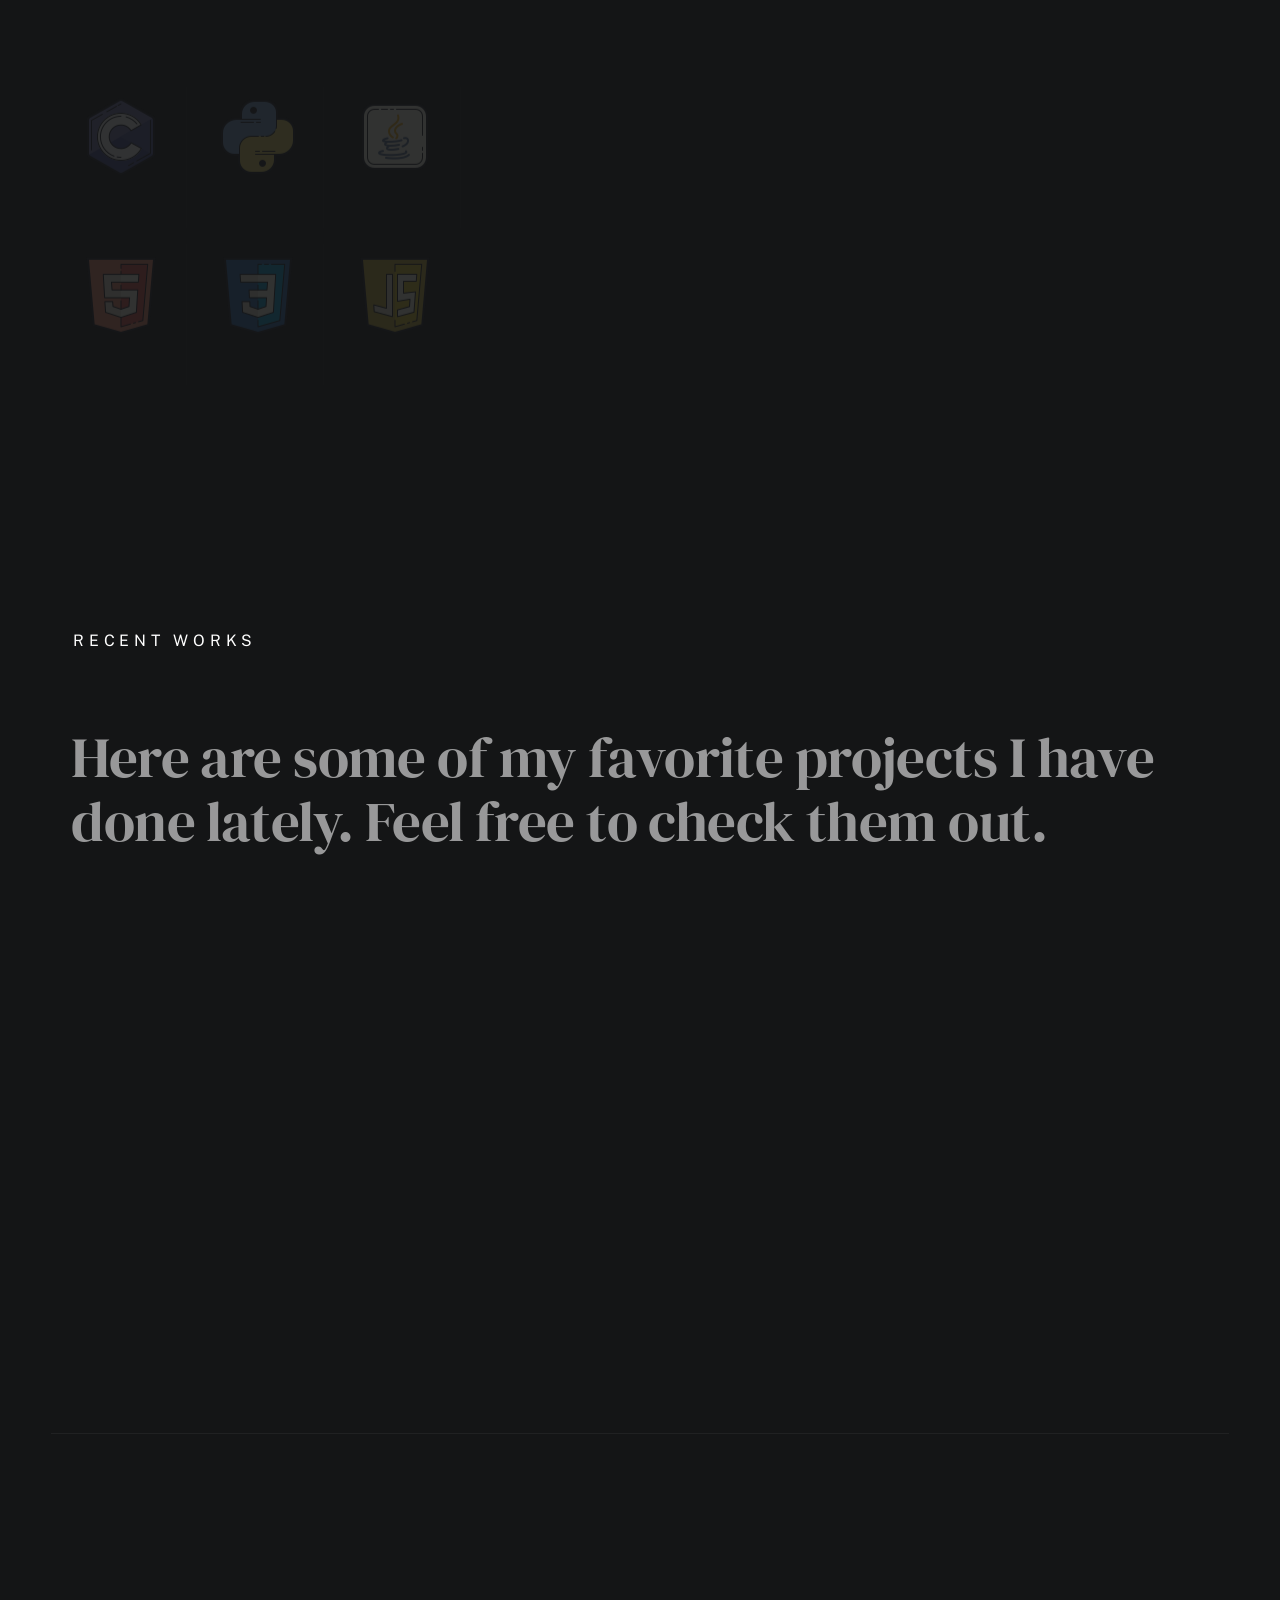
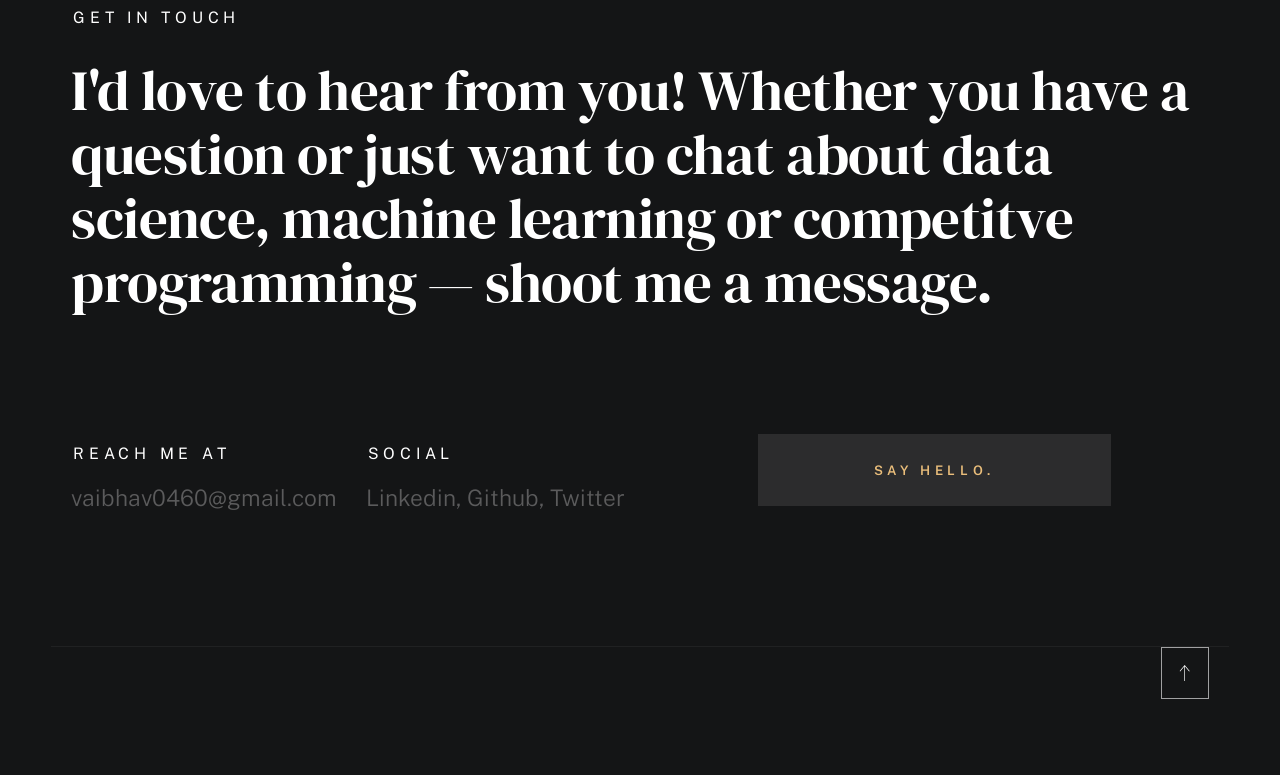
==== commit 9cd0d42d: "Enhance image responsiveness in about section by adding width and height attributes, and update CSS " ====
--- a/index.html
+++ b/index.html
@@ -102,7 +102,7 @@
                 <div class="row about-info wide" data-animate-block>
 
                     <div class="column lg-6 md-12 about-info__pic-block">
-                        <img src="images/Picture.png" srcset="images/Picture.png 1x, images/Picture.png 2x" alt="" class="about-info__pic" data-animate-el>
+                        <img src="images/Picture.png" srcset="images/Picture.png 1x, images/Picture.png 2x" alt="" class="about-info__pic" width="600" height="800" data-animate-el>
                     </div>
 
                     <div class="column lg-6 md-12">
--- a/css/styles.css
+++ b/css/styles.css
@@ -0,0 +1,4243 @@
+/* =================================================================== 
+ * Luther Main Stylesheet
+ * Template Ver. 1.0.0
+ * 02-15-2021
+ * ------------------------------------------------------------------
+ *
+ * TOC:
+ *
+ * # SETTINGS
+ *      ## fonts 
+ *      ## colors
+ *      ## spacing and typescale
+ *      ## grid variables
+ * # NORMALIZE
+ * # BASE SETUP
+ * # GRID
+ *      ## large screen devices 
+ *      ## medium screen devices 
+ *      ## tablet devices 
+ *      ## mobile devices 
+ *      ## small screen devices 
+ *      ## additional column stackpoints 
+ * # UTILITY CLASSES
+ * # TYPOGRAPHY 
+ *      ## base type styles
+ *      ## additional typography & helper classes
+ *      ## lists
+ *      ## spacing
+ * # PRELOADER
+ * # FORM
+ *      ## style placeholder text
+ *      ## change autocomplete styles in Chrome
+ * # BUTTONS
+ * # TABLE
+ * # COMPONENTS
+ *      ## pagination
+ *      ## alert box 
+ *      ## skillbars 
+ *      ## stats tabs
+ * # PROJECT-WIDE SHARED STYLES
+ *      ## media classes
+ *      ## theme-specific typography classes
+ *      ## MailtoUI style overrides
+ * # PAGE WRAP
+ *      ## circles
+ * # SITE HEADER
+ *      ## main navigation
+ *      ## mobile menu toggle
+ * # INTRO
+ *      ## intro social
+ *      ## intro scrolldown
+ * # ABOUT
+ *      ## about info
+ *      ## about expertise
+ *      ## about timelines
+ * # WORKS
+ *      ## works portfolio
+ *      ## modal popup
+ *      ## testimonials
+ *      ## testimonial slider 
+ * # CONTACT
+ * # FOOTER
+ *      ## copyright
+ *      ## go top
+ *
+ * ------------------------------------------------------------------ */
+
+
+/* ===================================================================
+ * # SETTINGS
+ *
+ *
+ * ------------------------------------------------------------------- */
+
+/* ------------------------------------------------------------------- 
+ * ## fonts 
+ * ------------------------------------------------------------------- */
+@import url("https://fonts.googleapis.com/css2?family=DM+Serif+Display&family=DM+Serif+Text:ital@0;1&family=Public+Sans:ital,wght@0,300;0,400;0,500;0,600;0,700;1,300;1,400;1,500;1,600;1,700&display=swap");
+
+:root {
+
+    --font-1 : "Public Sans", sans-serif;
+    --font-2 : "DM Serif Display", serif;
+
+    /* monospace
+    */
+    --font-mono : Consolas, "Andale Mono", Courier, "Courier New", monospace;
+}
+
+/* ------------------------------------------------------------------- 
+ * ## colors
+ * ------------------------------------------------------------------- */
+:root {
+
+    /* color-1(#eabe7c)
+     * color-2(#23967f)
+     */
+    --color-1 : hsla(36, 72%, 70%, 1);
+    --color-2 : hsla(168, 62%, 36%, 1);
+
+    /* theme color variations
+     */
+    --color-1-lighter : hsla(36, 72%, 90%, 1);
+    --color-1-light   : hsla(36, 72%, 80%, 1);
+    --color-1-dark    : hsla(36, 72%, 60%, 1);
+    --color-1-darker  : hsla(36, 72%, 50%, 1);
+    --color-2-lighter : hsla(168, 62%, 56%, 1);
+    --color-2-light   : hsla(168, 62%, 46%, 1);
+    --color-2-dark    : hsla(168, 62%, 26%, 1);
+    --color-2-darker  : hsla(168, 62%, 16%, 1);
+
+    /* feedback colors
+     * color-error(#ffd1d2), color-success(#c8e675), 
+     * color-info(#d7ecfb), color-notice(#fff099)
+     */
+    --color-error           : hsla(359, 100%, 91%, 1);
+    --color-success         : hsla(76, 69%, 68%, 1);
+    --color-info            : hsla(205, 82%, 91%, 1);
+    --color-notice          : hsla(51, 100%, 80%, 1);
+    --color-error-content   : hsla(359, 50%, 50%, 1);
+    --color-success-content : hsla(76, 29%, 28%, 1);
+    --color-info-content    : hsla(205, 32%, 31%, 1);
+    --color-notice-content  : hsla(51, 30%, 30%, 1);
+
+    /* shades 
+     * generated using 
+     * Tint & Shade Generator 
+     * (https://maketintsandshades.com/)
+     */
+    --color-black   : #000000;
+    --color-gray-19 : #020202;
+    --color-gray-18 : #040404;
+    --color-gray-17 : #060607;
+    --color-gray-16 : #080809;
+    --color-gray-15 : #0a0b0b;
+    --color-gray-14 : #0c0d0d;
+    --color-gray-13 : #0e0f0f;
+    --color-gray-12 : #101112;
+    --color-gray-11 : #121314;
+    --color-gray-10 : #141516;
+    --color-gray-9  : #2c2c2d;
+    --color-gray-8  : #434445;
+    --color-gray-7  : #5b5b5c;
+    --color-gray-6  : #727373;
+    --color-gray-5  : #8a8a8b;
+    --color-gray-4  : #a1a1a2;
+    --color-gray-3  : #b9b9b9;
+    --color-gray-2  : #d0d0d0;
+    --color-gray-1  : #e8e8e8;
+    --color-white   : #ffffff;
+
+    /* text
+     */
+    --color-text        : var(--color-gray-4);
+    --color-text-dark   : var(--color-white);
+    --color-text-light  : var(--color-gray-7);
+    --color-placeholder : var(--color-gray-7);
+
+    /* buttons
+     */
+    --color-btn                    : var(--color-gray-9);
+    --color-btn-text               : var(--color-1);
+    --color-btn-hover              : var(--color-white);
+    --color-btn-hover-text         : var(--color-black);
+    --color-btn-primary            : var(--color-1-dark);
+    --color-btn-primary-text       : var(--color-black);
+    --color-btn-primary-hover      : var(--color-1-darker);
+    --color-btn-primary-hover-text : var(--color-black);
+    --color-btn-stroke             : var(--color-white);
+    --color-btn-stroke-text        : var(--color-white);
+    --color-btn-stroke-hover       : var(--color-white);
+    --color-btn-stroke-hover-text  : var(--color-black);
+
+    /* preloader
+     */
+    --color-preloader-bg : var(--color-gray-10);
+    --color-loader       : white;
+    --color-loader-light : rgba(255, 255, 255, 0.1);
+
+    /* others
+     */
+    --color-body    : var(--color-gray-10);
+    --color-border  : rgba(255, 255, 255, .05);
+    --border-radius : 3px;
+}
+
+/* ------------------------------------------------------------------- 
+ * ## spacing and typescale
+ * ------------------------------------------------------------------- */
+:root {
+
+    /* spacing
+     * base font size: 19px 
+     * vertical space unit : 32px
+     */
+    --base-size      : 62.5%;
+    --multiplier     : 1;
+    --base-font-size : calc(1.9rem * var(--multiplier));
+    --space          : calc(3.2rem * var(--multiplier));
+
+    /* vertical spacing 
+     */
+    --vspace-0_125 : calc(0.125 * var(--space));
+    --vspace-0_25  : calc(0.25 * var(--space));
+    --vspace-0_375 : calc(0.375 * var(--space));
+    --vspace-0_5   : calc(0.5 * var(--space));
+    --vspace-0_625 : calc(0.625 * var(--space));
+    --vspace-0_75  : calc(0.75 * var(--space));
+    --vspace-0_875 : calc(0.875 * var(--space));
+    --vspace-1     : calc(var(--space));
+    --vspace-1_25  : calc(1.25 * var(--space));
+    --vspace-1_5   : calc(1.5 * var(--space));
+    --vspace-1_75  : calc(1.75 * var(--space));
+    --vspace-2     : calc(2 * var(--space));
+    --vspace-2_5   : calc(2.5 * var(--space));
+    --vspace-3     : calc(3 * var(--space));
+    --vspace-3_5   : calc(3.5 * var(--space));
+    --vspace-4     : calc(4 * var(--space));
+    --vspace-4_5   : calc(4.5 * var(--space));
+    --vspace-5     : calc(5 * var(--space));
+
+    /* type scale
+     * ratio 1:2 | base: 19px
+     * -------------------------------------------------------
+     *
+     * --text-display-3 = (81.70px)
+     * --text-display-2 = (68.08px)
+     * --text-display-1 = (56.73px)
+     * --text-xxxl      = (47.28px)
+     * --text-xxl       = (39.40px)
+     * --text-xl        = (32.83px)
+     * --text-lg        = (27.36px)
+     * --text-md        = (22.80px)
+     * --text-size      = (19.00px) BASE
+     * --text-sm        = (15.83px)
+     * --text-xs        = (13.19px)
+     *
+     * ---------------------------------------------------------
+     */
+    --text-scale-ratio : 1.2;
+    --text-size        : var(--base-font-size);
+    --text-xs          : calc((var(--text-size) / var(--text-scale-ratio)) / var(--text-scale-ratio));
+    --text-sm          : calc(var(--text-xs) * var(--text-scale-ratio));
+    --text-md          : calc(var(--text-sm) * var(--text-scale-ratio) * var(--text-scale-ratio));
+    --text-lg          : calc(var(--text-md) * var(--text-scale-ratio));
+    --text-xl          : calc(var(--text-lg) * var(--text-scale-ratio));
+    --text-xxl         : calc(var(--text-xl) * var(--text-scale-ratio));
+    --text-xxxl        : calc(var(--text-xxl) * var(--text-scale-ratio));
+    --text-display-1   : calc(var(--text-xxxl) * var(--text-scale-ratio));
+    --text-display-2   : calc(var(--text-display-1) * var(--text-scale-ratio));
+    --text-display-3   : calc(var(--text-display-2) * var(--text-scale-ratio));
+
+    /* default button height
+     */
+    --vspace-btn : var(--vspace-2);
+}
+
+/* on mobile devices below 600px, change the value of '--multiplier' 
+ * to adjust the values of base font size and vertical space unit.
+ */
+@media screen and (max-width: 600px) {
+    :root {
+        --multiplier : .875;
+    }
+}
+
+/* ------------------------------------------------------------------- 
+ * ## grid variables
+ * ------------------------------------------------------------------- */
+:root {
+
+    /* widths for rows and containers
+     */
+    --width-full     : 100%;
+    --width-max      : 1200px;
+    --width-wide     : 1400px;
+    --width-wider    : 1600px;
+    --width-widest   : 1800px;
+    --width-narrow   : 1000px;
+    --width-narrower : 800px;
+    --width-grid-max : var(--width-max);
+
+    /* gutter
+     */
+    --gutter : 2rem;
+}
+
+/* on medium screen devices
+ */
+@media screen and (max-width: 1200px) {
+    :root {
+        --gutter : 1.6rem;
+    }
+}
+
+/* on mobile devices
+ */
+@media screen and (max-width: 600px) {
+    :root {
+        --gutter : 1rem;
+    }
+}
+
+
+
+/* ====================================================================
+ * # NORMALIZE
+ *
+ *
+ * --------------------------------------------------------------------
+ * normalize.css v8.0.1 | MIT License |
+ * github.com/necolas/normalize.css
+ * -------------------------------------------------------------------- */
+
+html {
+    line-height              : 1.15;
+    -webkit-text-size-adjust : 100%;
+}
+
+body {
+    margin : 0;
+}
+
+main {
+    display : block;
+}
+
+h1 {
+    font-size : 2em;
+    margin    : 0.67em 0;
+}
+
+hr {
+    box-sizing : content-box;
+    height     : 0;
+    overflow   : visible;
+}
+
+pre {
+    font-family : monospace, monospace;
+    font-size   : 1em;
+}
+
+a {
+    background-color : transparent;
+}
+
+abbr[title] {
+    border-bottom   : none;
+    text-decoration : underline;
+    text-decoration : underline dotted;
+}
+
+b,
+strong {
+    font-weight : bolder;
+}
+
+code,
+kbd,
+samp {
+    font-family : monospace, monospace;
+    font-size   : 1em;
+}
+
+small {
+    font-size : 80%;
+}
+
+sub,
+sup {
+    font-size      : 75%;
+    line-height    : 0;
+    position       : relative;
+    vertical-align : baseline;
+}
+
+sub {
+    bottom : -0.25em;
+}
+
+sup {
+    top : -0.5em;
+}
+
+img {
+    border-style : none;
+}
+
+button,
+input,
+optgroup,
+select,
+textarea {
+    font-family : inherit;
+    font-size   : 100%;
+    line-height : 1.15;
+    margin      : 0;
+}
+
+button,
+input {
+    overflow : visible;
+}
+
+button,
+select {
+    text-transform : none;
+}
+
+button,
+[type="button"],
+[type="reset"],
+[type="submit"] {
+    -webkit-appearance : button;
+}
+
+button::-moz-focus-inner,
+[type="button"]::-moz-focus-inner,
+[type="reset"]::-moz-focus-inner,
+[type="submit"]::-moz-focus-inner {
+    border-style : none;
+    padding      : 0;
+}
+
+button:-moz-focusring,
+[type="button"]:-moz-focusring,
+[type="reset"]:-moz-focusring,
+[type="submit"]:-moz-focusring {
+    outline : 1px dotted ButtonText;
+}
+
+fieldset {
+    padding : 0.35em 0.75em 0.625em;
+}
+
+legend {
+    box-sizing  : border-box;
+    color       : inherit;
+    display     : table;
+    max-width   : 100%;
+    padding     : 0;
+    white-space : normal;
+}
+
+progress {
+    vertical-align : baseline;
+}
+
+textarea {
+    overflow : auto;
+}
+
+[type="checkbox"],
+[type="radio"] {
+    box-sizing : border-box;
+    padding    : 0;
+}
+
+[type="number"]::-webkit-inner-spin-button,
+[type="number"]::-webkit-outer-spin-button {
+    height : auto;
+}
+
+[type="search"] {
+    -webkit-appearance : textfield;
+    outline-offset     : -2px;
+}
+
+[type="search"]::-webkit-search-decoration {
+    -webkit-appearance : none;
+}
+
+::-webkit-file-upload-button {
+    -webkit-appearance : button;
+    font               : inherit;
+}
+
+details {
+    display : block;
+}
+
+summary {
+    display : list-item;
+}
+
+template {
+    display : none;
+}
+
+[hidden] {
+    display : none;
+}
+
+
+
+/* ===================================================================
+ * # BASE SETUP
+ *
+ *
+ * ------------------------------------------------------------------- */
+
+html {
+    font-size  : var(--base-size);
+    box-sizing : border-box;
+}
+
+*,
+*::before,
+*::after {
+    box-sizing : inherit;
+}
+
+html,
+body {
+    height : 100%;
+}
+
+body {
+    background-color            : var(--color-body);
+    -webkit-overflow-scrolling  : touch;
+    -webkit-text-size-adjust    : 100%;
+    -webkit-tap-highlight-color : rgba(0, 0, 0, 0);
+    -webkit-font-smoothing      : antialiased;
+    -moz-osx-font-smoothing     : grayscale;
+}
+
+p {
+    font-size      : inherit;
+    text-rendering : optimizeLegibility;
+}
+
+a {
+    text-decoration : none;
+}
+
+svg,
+img,
+video {
+    max-width : 100%;
+    height    : auto;
+}
+
+pre {
+    overflow : auto;
+}
+
+div, dl, dt, dd, ul, ol, li, h1, h2, h3, h4, h5, h6, pre, form, p, blockquote, th, td {
+    margin  : 0;
+    padding : 0;
+}
+
+input[type="email"],
+input[type="number"],
+input[type="search"],
+input[type="text"],
+input[type="tel"],
+input[type="url"],
+input[type="password"],
+textarea {
+    -webkit-appearance : none;
+    -moz-appearance    : none;
+    appearance         : none;
+}
+
+
+
+/* ===================================================================
+ * # GRID v4.0.0
+ *
+ *
+ *   -----------------------------------------------------------------
+ * - Grid breakpoints are based on MAXIMUM WIDTH media queries, 
+ *   meaning they apply to that one breakpoint and ALL THOSE BELOW IT.
+ * - Grid columns without a specified width will automatically layout 
+ *   as equal width columns.
+ *
+ * - BLOCK GRID columns(columns inside BLOCK GRID containers) are 
+ *   equally-sized columns define at parent/row level. 
+ *   A BLOCK GRID container's class attribute value begins with "block-".
+ *
+ * ------------------------------------------------------------------- */
+
+/* row 
+ */
+.row {
+    width     : 92%;
+    max-width : var(--width-grid-max);
+    margin    : 0 auto;
+    display   : flex;
+    flex-flow : row wrap;
+}
+
+.row .row {
+    width        : auto;
+    max-width    : none;
+    margin-left  : calc(var(--gutter) * -1);
+    margin-right : calc(var(--gutter) * -1);
+}
+
+/* column
+ */
+.column {
+    display : block;
+    flex    : 1 1 0%;
+    padding : 0 var(--gutter);
+}
+
+.collapse>.column,
+.column.collapse {
+    padding : 0;
+}
+
+/* row utility classes
+ */
+.row.row-wrap {
+    flex-wrap : wrap;
+}
+
+.row.row-nowrap {
+    flex-wrap : nowrap;
+}
+
+.row.row-y-top {
+    align-items : flex-start;
+}
+
+.row.row-y-bottom {
+    align-items : flex-end;
+}
+
+.row.row-y-center {
+    align-items : center;
+}
+
+.row.row-stretch {
+    align-items : stretch;
+}
+
+.row.row-baseline {
+    align-items : baseline;
+}
+
+.row.row-x-left {
+    justify-content : flex-start;
+}
+
+.row.row-x-right {
+    justify-content : flex-end;
+}
+
+.row.row-x-center {
+    justify-content : center;
+}
+
+/* --------------------------------------------------------------------
+ * ## large screen devices 
+ * -------------------------------------------------------------------- */
+.lg-1 {
+    flex  : none;
+    width : 8.33333%;
+}
+
+.lg-2 {
+    flex  : none;
+    width : 16.66667%;
+}
+
+.lg-3 {
+    flex  : none;
+    width : 25%;
+}
+
+.lg-4 {
+    flex  : none;
+    width : 33.33333%;
+}
+
+.lg-5 {
+    flex  : none;
+    width : 41.66667%;
+}
+
+.lg-6 {
+    flex  : none;
+    width : 50%;
+}
+
+.lg-7 {
+    flex  : none;
+    width : 58.33333%;
+}
+
+.lg-8 {
+    flex  : none;
+    width : 66.66667%;
+}
+
+.lg-9 {
+    flex  : none;
+    width : 75%;
+}
+
+.lg-10 {
+    flex  : none;
+    width : 83.33333%;
+}
+
+.lg-11 {
+    flex  : none;
+    width : 91.66667%;
+}
+
+.lg-12 {
+    flex  : none;
+    width : 100%;
+}
+
+.block-lg-one-eight>.column {
+    flex  : none;
+    width : 12.5%;
+}
+
+.block-lg-one-sixth>.column {
+    flex  : none;
+    width : 16.66667%;
+}
+
+.block-lg-one-fifth>.column {
+    flex  : none;
+    width : 20%;
+}
+
+.block-lg-one-fourth>.column {
+    flex  : none;
+    width : 25%;
+}
+
+.block-lg-one-third>.column {
+    flex  : none;
+    width : 33.33333%;
+}
+
+.block-lg-one-half>.column {
+    flex  : none;
+    width : 50%;
+}
+
+.block-lg-whole>.column {
+    flex  : none;
+    width : 100%;
+}
+
+/* --------------------------------------------------------------------
+ * ## medium screen devices 
+ * -------------------------------------------------------------------- */
+@media screen and (max-width: 1200px) {
+    .md-1 {
+        flex  : none;
+        width : 8.33333%;
+    }
+
+    .md-2 {
+        flex  : none;
+        width : 16.66667%;
+    }
+
+    .md-3 {
+        flex  : none;
+        width : 25%;
+    }
+
+    .md-4 {
+        flex  : none;
+        width : 33.33333%;
+    }
+
+    .md-5 {
+        flex  : none;
+        width : 41.66667%;
+    }
+
+    .md-6 {
+        flex  : none;
+        width : 50%;
+    }
+
+    .md-7 {
+        flex  : none;
+        width : 58.33333%;
+    }
+
+    .md-8 {
+        flex  : none;
+        width : 66.66667%;
+    }
+
+    .md-9 {
+        flex  : none;
+        width : 75%;
+    }
+
+    .md-10 {
+        flex  : none;
+        width : 83.33333%;
+    }
+
+    .md-11 {
+        flex  : none;
+        width : 91.66667%;
+    }
+
+    .md-12 {
+        flex  : none;
+        width : 100%;
+    }
+
+    .block-md-one-eight>.column {
+        flex  : none;
+        width : 12.5%;
+    }
+
+    .block-md-one-sixth>.column {
+        flex  : none;
+        width : 16.66667%;
+    }
+
+    .block-md-one-fifth>.column {
+        flex  : none;
+        width : 20%;
+    }
+
+    .block-md-one-fourth>.column {
+        flex  : none;
+        width : 25%;
+    }
+
+    .block-md-one-third>.column {
+        flex  : none;
+        width : 33.33333%;
+    }
+
+    .block-md-one-half>.column {
+        flex  : none;
+        width : 50%;
+    }
+
+    .block-md-whole>.column {
+        flex  : none;
+        width : 100%;
+    }
+
+    .hide-on-md {
+        display : none;
+    }
+}
+
+/* --------------------------------------------------------------------
+ * ## tablet devices 
+ * -------------------------------------------------------------------- */
+@media screen and (max-width: 800px) {
+    .tab-1 {
+        flex  : none;
+        width : 8.33333%;
+    }
+
+    .tab-2 {
+        flex  : none;
+        width : 16.66667%;
+    }
+
+    .tab-3 {
+        flex  : none;
+        width : 25%;
+    }
+
+    .tab-4 {
+        flex  : none;
+        width : 33.33333%;
+    }
+
+    .tab-5 {
+        flex  : none;
+        width : 41.66667%;
+    }
+
+    .tab-6 {
+        flex  : none;
+        width : 50%;
+    }
+
+    .tab-7 {
+        flex  : none;
+        width : 58.33333%;
+    }
+
+    .tab-8 {
+        flex  : none;
+        width : 66.66667%;
+    }
+
+    .tab-9 {
+        flex  : none;
+        width : 75%;
+    }
+
+    .tab-10 {
+        flex  : none;
+        width : 83.33333%;
+    }
+
+    .tab-11 {
+        flex  : none;
+        width : 91.66667%;
+    }
+
+    .tab-12 {
+        flex  : none;
+        width : 100%;
+    }
+
+    .block-tab-one-eight>.column {
+        flex  : none;
+        width : 12.5%;
+    }
+
+    .block-tab-one-sixth>.column {
+        flex  : none;
+        width : 16.66667%;
+    }
+
+    .block-tab-one-fifth>.column {
+        flex  : none;
+        width : 20%;
+    }
+
+    .block-tab-one-fourth>.column {
+        flex  : none;
+        width : 25%;
+    }
+
+    .block-tab-one-third>.column {
+        flex  : none;
+        width : 33.33333%;
+    }
+
+    .block-tab-one-half>.column {
+        flex  : none;
+        width : 50%;
+    }
+
+    .block-tab-whole>.column {
+        flex  : none;
+        width : 100%;
+    }
+
+    .hide-on-tab {
+        display : none;
+    }
+}
+
+/* --------------------------------------------------------------------
+ * ## mobile devices 
+ * -------------------------------------------------------------------- */
+@media screen and (max-width: 600px) {
+    .row {
+        width         : 100%;
+        padding-left  : 6vw;
+        padding-right : 6vw;
+    }
+
+    .row .row {
+        padding-left  : 0;
+        padding-right : 0;
+    }
+
+    .mob-1 {
+        flex  : none;
+        width : 8.33333%;
+    }
+
+    .mob-2 {
+        flex  : none;
+        width : 16.66667%;
+    }
+
+    .mob-3 {
+        flex  : none;
+        width : 25%;
+    }
+
+    .mob-4 {
+        flex  : none;
+        width : 33.33333%;
+    }
+
+    .mob-5 {
+        flex  : none;
+        width : 41.66667%;
+    }
+
+    .mob-6 {
+        flex  : none;
+        width : 50%;
+    }
+
+    .mob-7 {
+        flex  : none;
+        width : 58.33333%;
+    }
+
+    .mob-8 {
+        flex  : none;
+        width : 66.66667%;
+    }
+
+    .mob-9 {
+        flex  : none;
+        width : 75%;
+    }
+
+    .mob-10 {
+        flex  : none;
+        width : 83.33333%;
+    }
+
+    .mob-11 {
+        flex  : none;
+        width : 91.66667%;
+    }
+
+    .mob-12 {
+        flex  : none;
+        width : 100%;
+    }
+
+    .block-mob-one-eight>.column {
+        flex  : none;
+        width : 12.5%;
+    }
+
+    .block-mob-one-sixth>.column {
+        flex  : none;
+        width : 16.66667%;
+    }
+
+    .block-mob-one-fifth>.column {
+        flex  : none;
+        width : 20%;
+    }
+
+    .block-mob-one-fourth>.column {
+        flex  : none;
+        width : 25%;
+    }
+
+    .block-mob-one-third>.column {
+        flex  : none;
+        width : 33.33333%;
+    }
+
+    .block-mob-one-half>.column {
+        flex  : none;
+        width : 50%;
+    }
+
+    .block-mob-whole>.column {
+        flex  : none;
+        width : 100%;
+    }
+
+    .hide-on-mob {
+        display : none;
+    }
+}
+
+/* --------------------------------------------------------------------
+ * ## small screen devices 
+ * --------------------------------------------------------------------*/
+
+/* stack columns on small screen devices
+ */
+@media screen and (max-width: 400px) {
+    .row .row {
+        margin-left  : 0;
+        margin-right : 0;
+    }
+
+    .block-stack>.column,
+    .column {
+        flex         : none;
+        width        : 100%;
+        margin-left  : 0;
+        margin-right : 0;
+        padding      : 0;
+    }
+
+    .hide-on-sm {
+        display : none;
+    }
+}
+
+/* --------------------------------------------------------------------
+ * ## additional column stackpoints 
+ * -------------------------------------------------------------------- */
+@media screen and (max-width: 1000px) {
+
+    .stack-on-1000,
+    .block-stack-on-1000>.column {
+        flex         : none;
+        width        : 100%;
+        margin-left  : 0;
+        margin-right : 0;
+    }
+}
+
+@media screen and (max-width: 700px) {
+
+    .stack-on-700,
+    .block-stack-on-700>.column {
+        flex         : none;
+        width        : 100%;
+        margin-left  : 0;
+        margin-right : 0;
+    }
+}
+
+@media screen and (max-width: 550px) {
+
+    .stack-on-550,
+    .block-stack-on-550>.column {
+        flex         : none;
+        width        : 100%;
+        margin-left  : 0;
+        margin-right : 0;
+    }
+}
+
+
+
+/* ===================================================================
+ * # UTILITY CLASSES
+ *
+ *
+ * ------------------------------------------------------------------- */
+
+/* flex item alignment classes
+ */
+.u-flexitem-center {
+    margin     : auto;
+    align-self : center;
+}
+
+.u-flexitem-left {
+    margin-right : auto;
+    align-self   : center;
+}
+
+.u-flexitem-right {
+    margin-left : auto;
+    align-self  : center;
+}
+
+.u-flexitem-x-center {
+    margin-right : auto;
+    margin-left  : auto;
+}
+
+.u-flexitem-x-left {
+    margin-right : auto;
+}
+
+.u-flexitem-x-right {
+    margin-left : auto;
+}
+
+.u-flexitem-y-center {
+    align-self : center;
+}
+
+.u-flexitem-y-top {
+    align-self : flex-start;
+}
+
+.u-flexitem-y-bottom {
+    align-self : flex-end;
+}
+
+/* misc helper classes
+ */
+.u-clearfix:after {
+    content : "";
+    display : table;
+    clear   : both;
+}
+
+.u-hidden {
+    display : none;
+}
+
+.u-invisible {
+    visibility : hidden;
+}
+
+.u-antialiased {
+    -webkit-font-smoothing  : antialiased;
+    -moz-osx-font-smoothing : grayscale;
+}
+
+.u-overflow-hidden {
+    overflow : hidden;
+}
+
+.u-remove-top {
+    margin-top : 0;
+}
+
+.u-remove-bottom {
+    margin-bottom : 0;
+}
+
+.u-add-half-bottom {
+    margin-bottom : var(--vspace-0_5);
+}
+
+.u-add-bottom {
+    margin-bottom : var(--vspace-1);
+}
+
+.u-no-border {
+    border : none;
+}
+
+.u-fullwidth {
+    width : 100%;
+}
+
+.u-pull-left {
+    float : left;
+}
+
+.u-pull-right {
+    float : right;
+}
+
+
+
+/* ===================================================================
+ * # TYPOGRAPHY 
+ *
+ *
+ * ------------------------------------------------------------------- 
+ * type scale - ratio 1:2 | base: 19px
+ * -------------------------------------------------------------------
+ *
+ * --text-display-3 = (81.70px)
+ * --text-display-2 = (68.08px)
+ * --text-display-1 = (56.73px)
+ * --text-xxxl      = (47.28px)
+ * --text-xxl       = (39.40px)
+ * --text-xl        = (32.83px)
+ * --text-lg        = (27.36px)
+ * --text-md        = (22.80px)
+ * --text-size      = (19.00px) BASE
+ * --text-sm        = (15.83px)
+ * --text-xs        = (13.19px)
+ *
+ * -------------------------------------------------------------------- */
+
+/* --------------------------------------------------------------------
+ * ## base type styles
+ * -------------------------------------------------------------------- */
+body {
+    font-family : var(--font-1);
+    font-size   : var(--base-font-size);
+    font-weight : 300;
+    line-height : var(--vspace-1);
+    color       : var(--color-text);
+}
+
+/* links
+ */
+a {
+    color      : var(--color-1);
+    transition : all 0.3s ease-in-out;
+}
+
+a:focus,
+a:hover,
+a:active {
+    color : var(--color-2);
+}
+
+a:hover,
+a:active {
+    outline : 0;
+}
+
+/* headings
+ */
+h1, h2, h3, h4, h5, h6, 
+.h1, .h2, .h3, .h4, .h5, .h6 {
+    font-family            : var(--font-2);
+    font-weight            : 400;
+    color                  : var(--color-text-dark);
+    font-variant-ligatures : common-ligatures;
+    text-rendering         : optimizeLegibility;
+}
+
+h1, .h1 {
+    margin-top    : var(--vspace-2_5);
+    margin-bottom : var(--vspace-0_75);
+}
+
+h2, .h2, h3, .h3, h4, .h4 {
+    margin-top    : var(--vspace-2);
+    margin-bottom : var(--vspace-0_5);
+}
+
+h5, .h5, h6, .h6 {
+    margin-top    : var(--vspace-1_5);
+    margin-bottom : var(--vspace-0_5);
+}
+
+h1, .h1 {
+    font-size      : var(--text-display-1);
+    line-height    : var(--vspace-2);
+    letter-spacing : -.01em;
+}
+
+@media screen and (max-width: 500px) {
+    h1, .h1 {
+        font-size   : var(--text-xxxl);
+        line-height : calc(1.625 * var(--space));
+    }
+}
+h2, .h2 {
+    font-size   : var(--text-xxl);
+    line-height : var(--vspace-1_5);
+}
+
+h3, .h3 {
+    font-size   : var(--text-xl);
+    line-height : var(--vspace-1_25);
+}
+
+h4, .h4 {
+    font-size   : var(--text-lg);
+    line-height : var(--vspace-1);
+}
+
+h5, .h5 {
+    font-size   : var(--text-md);
+    line-height : var(--vspace-0_875);
+}
+
+h6, .h6 {
+    font-family    : var(--font-1);
+    font-weight    : 600;
+    font-size      : var(--text-sm);
+    line-height    : var(--vspace-0_75);
+    text-transform : uppercase;
+    letter-spacing : .2rem;
+}
+
+/* emphasis, italic,
+ * strong, bold and small text
+ */
+em,
+i,
+strong,
+b {
+    font-size   : inherit;
+    line-height : inherit;
+}
+
+em,
+i {
+    font-style : italic;
+}
+
+strong,
+b {
+    font-weight : 600;
+}
+
+small {
+    font-size   : 75%;
+    font-weight : 400;
+    line-height : var(--vspace-0_5);
+}
+
+/* blockquotes
+ */
+blockquote {
+    margin      : 0 0 var(--vspace-1) 0;
+    padding     : var(--vspace-1) var(--vspace-1_5);
+    border-left : 2px solid var(--color-text-light);
+    position    : relative;
+}
+
+@media screen and (max-width: 400px) {
+    blockquote {
+        padding : var(--vspace-0_75) var(--vspace-0_75);
+    }
+}
+
+blockquote p {
+    font-family : var(--font-1);
+    font-weight : 400;
+    font-size   : var(--text-lg);
+    font-style  : normal;
+    line-height : var(--vspace-1_25);
+    color       : var(--color-text-dark);
+    padding     : 0;
+}
+
+blockquote cite {
+    display     : block;
+    font-family : var(--font-1);
+    font-weight : 400;
+    font-size   : var(--text-sm);
+    line-height : var(--vspace-0_75);
+    font-style  : normal;
+}
+
+blockquote cite:before {
+    content : "\2014 \0020";
+}
+
+blockquote cite,
+blockquote cite a,
+blockquote cite a:visited {
+    color  : var(--color-text-light);
+    border : none;
+}
+
+/* figures
+ */
+figure img,
+p img {
+    margin         : 0;
+    vertical-align : bottom;
+}
+
+figure {
+    display      : block;
+    margin-left  : 0;
+    margin-right : 0;
+}
+
+figure img+figcaption {
+    margin-top : var(--vspace-1);
+}
+
+figcaption {
+    font-style    : italic;
+    font-size     : var(--text-sm);
+    text-align    : center;
+    margin-bottom : 0;
+}
+
+/* preformatted, code
+ */
+var,
+kbd,
+samp,
+code,
+pre {
+    font-family : var(--font-mono);
+}
+
+pre {
+    padding    : var(--vspace-0_75) var(--vspace-1) var(--vspace-1);
+    background : var(--color-gray-9);
+    overflow-x : auto;
+}
+
+code {
+    font-size     : var(--text-sm);
+    line-height   : 1.6rem;
+    margin        : 0 .2rem;
+    padding       : calc(((var(--vspace-1) - 1.6rem) / 2) - .1rem) calc(.8rem - .1rem);
+    white-space   : nowrap;
+    background    : var(--color-gray-9);
+    border        : 1px solid var(--color-gray-8);
+    color         : var(--color-text-dark);
+    border-radius : 3px;
+}
+
+pre>code {
+    display     : block;
+    white-space : pre;
+    line-height : var(--vspace-1);
+    padding     : 0;
+    margin      : 0;
+    border      : none;
+}
+
+/* deleted text, abbreviation,
+ * & mark text
+ */
+del {
+    text-decoration : line-through;
+}
+
+abbr {
+    font-family    : var(--font-1);
+    font-weight    : 600;
+    font-variant   : small-caps;
+    text-transform : lowercase;
+    letter-spacing : .1em;
+}
+
+abbr[title],
+dfn[title] {
+    border-bottom   : 1px dotted;
+    cursor          : help;
+    text-decoration : none;
+}
+
+mark {
+    background : var(--color-white);
+    color      : var(--color-black);
+}
+
+/* horizontal rule
+ */
+hr {
+    border       : solid var(--color-border);
+    border-width : .1rem 0 0;
+    clear        : both;
+    margin       : var(--vspace-2) 0 calc(var(--vspace-2) - 1px);
+    height       : 0;
+}
+
+hr.fancy {
+    border     : none;
+    margin     : var(--vspace-2) 0;
+    height     : var(--vspace-1);
+    text-align : center;
+}
+
+hr.fancy::before {
+    content        : "*****";
+    letter-spacing : .3em;
+}
+
+/* --------------------------------------------------------------------
+ * ## additional typography & helper classes
+ * -------------------------------------------------------------------- */
+.lead,
+.attention-getter {
+    font-family : var(--font-1);
+    font-weight : 300;
+    font-size   : var(--text-md);
+    line-height : var(--vspace-1_25);
+    color       : var(--color-text-dark);
+}
+
+.pull-quote {
+    position   : relative;
+    padding    : 0;
+    margin-top : 0;
+    text-align : center;
+}
+
+.pull-quote blockquote {
+    border      : none;
+    margin      : 0 auto;
+    max-width   : 62rem;
+    padding-top : var(--vspace-2_5);
+    position    : relative;
+}
+
+.pull-quote blockquote p {
+    font-weight : 400;
+    color       : var(--color-text-dark);
+}
+
+.pull-quote blockquote:before {
+    content           : "";
+    display           : block;
+    height            : var(--vspace-1);
+    width             : var(--vspace-1);
+    background-repeat : no-repeat;
+    background        : center center;
+    background-size   : contain;
+    background-image  : url(../images/icons/icon-quote.svg);
+    transform         : translate(-50%, 0, 0);
+    position          : absolute;
+    top               : var(--vspace-1);
+    left              : 50%;
+}
+
+.drop-cap:first-letter {
+    float          : left;
+    font-family    : var(--font-1);
+    font-weight    : 600;
+    font-size      : calc(3 * var(--space));
+    line-height    : 1;
+    padding        : 0 0.125em 0 0;
+    text-transform : uppercase;
+    background     : transparent;
+    color          : var(--color-text-dark);
+}
+
+.text-center {
+    text-align : center;
+}
+
+.text-left {
+    text-align : left;
+}
+
+.text-right {
+    text-align : right;
+}
+
+/* --------------------------------------------------------------------
+ * ## lists
+ * -------------------------------------------------------------------- */
+ol {
+    list-style : decimal;
+}
+
+ul {
+    list-style : disc;
+}
+
+li {
+    display : list-item;
+}
+
+ol,
+ul {
+    margin-left : 1.6rem;
+}
+
+ul li {
+    padding-left : .4rem;
+}
+
+ul ul,
+ul ol,
+ol ol,
+ol ul {
+    margin : 1.6rem 0 1.6rem 1.6rem;
+}
+
+ul.disc li {
+    display    : list-item;
+    list-style : none;
+    padding    : 0 0 0 .8rem;
+    position   : relative;
+}
+
+ul.disc li::before {
+    content        : "";
+    display        : inline-block;
+    width          : 8px;
+    height         : 8px;
+    border-radius  : 50%;
+    background     : var(--color-1);
+    position       : absolute;
+    left           : -.9em;
+    top            : 11px;
+    vertical-align : middle;
+}
+
+dt {
+    margin : 0;
+    color  : var(--color-1);
+}
+
+dd {
+    margin : 0 0 0 2rem;
+}
+
+/* definition list line style 
+ */
+.lining dt,
+.lining dd {
+    display : inline;
+    margin  : 0;
+}
+
+.lining dt+dt:before,
+.lining dd+dt:before {
+    content     : "\A";
+    white-space : pre;
+}
+
+.lining dd+dd:before {
+    content : ", ";
+}
+
+.lining dd+dd:before {
+    content : ", ";
+}
+
+.lining dd:before {
+    content     : ": ";
+    margin-left : -0.2em;
+}
+
+/* definition list dictionary style 
+ */
+.dictionary-style dt {
+    display       : inline;
+    counter-reset : definitions;
+}
+
+.dictionary-style dt+dt:before {
+    content     : ", ";
+    margin-left : -0.2em;
+}
+
+.dictionary-style dd {
+    display           : block;
+    counter-increment : definitions;
+}
+
+.dictionary-style dd:before {
+    content : counter(definitions, decimal) ". ";
+}
+
+/* --------------------------------------------------------------------
+ * ## spacing
+ * -------------------------------------------------------------------- */
+fieldset,
+button,
+.btn {
+    margin-bottom : var(--vspace-0_5);
+}
+
+input,
+textarea,
+select,
+pre,
+blockquote,
+figure,
+figcaption,
+table,
+p,
+ul,
+ol,
+dl,
+form,
+img,
+.video-container,
+.ss-custom-select {
+    margin-bottom : var(--vspace-1);
+}
+
+
+
+/* ===================================================================
+ * # PRELOADER
+ * 
+ * 
+ * -------------------------------------------------------------------
+ * - markup:
+ *
+ * <div id="preloader">
+ *    <div id="loader"></div>
+ * </div>
+ *
+ * ------------------------------------------------------------------- */
+
+#preloader {
+    position        : fixed;
+    display         : flex;
+    flex-flow       : row wrap;
+    justify-content : center;
+    align-items     : center;
+    background      : var(--color-body);
+    z-index         : 500;
+    height          : 100vh;
+    width           : 100%;
+    opacity         : 1;
+}
+
+.no-js #preloader {
+    display : none;
+}
+
+#loader {
+    width             : var(--vspace-2);
+    height            : var(--vspace-2);
+    padding           : 0;
+    background-color  : white;
+    border-radius     : 100%;
+    -webkit-animation : sk-scaleout 1.0s infinite ease-in-out;
+    animation         : sk-scaleout 1.0s infinite ease-in-out;
+}
+
+@-webkit-keyframes sk-scaleout {
+    0% {
+        -webkit-transform : scale(0);
+        transform         : scale(0);
+    }
+
+    100% {
+        -webkit-transform : scale(1);
+        transform         : scale(1);
+        opacity           : 0;
+    }
+}
+
+@keyframes sk-scaleout {
+    0% {
+        transform : scale(0);
+    }
+
+    100% {
+        transform : scale(1);
+        opacity   : 0;
+    }
+}
+
+
+
+/* ===================================================================
+ * # FORM
+ *
+ *
+ * ------------------------------------------------------------------- */
+
+fieldset {
+    border : none;
+}
+
+input[type="email"],
+input[type="number"],
+input[type="search"],
+input[type="text"],
+input[type="tel"],
+input[type="url"],
+input[type="password"],
+textarea,
+select {
+    --input-height      : var(--vspace-2);
+    --input-line-height : var(--vspace-1);
+    --input-vpadding    : calc((var(--input-height) - var(--input-line-height)) / 2);
+    display             : block;
+    height              : var(--input-height);
+    padding             : var(--input-vpadding) 0 calc(var(--input-vpadding) - 1px);
+    border              : 0;
+    outline             : 0;
+    color               : var(--color-text-light);
+    font-family         : var(--font-1);
+    font-size           : calc(var(--text-size) * 0.7778);
+    line-height         : var(--input-line-height);
+    max-width           : 100%;
+    background          : transparent;
+    border-bottom       : 1px solid var(--color-border);
+    transition          : all .3s ease-in-out;
+}
+
+.ss-custom-select {
+    position : relative;
+    padding  : 0;
+}
+
+.ss-custom-select select {
+    -webkit-appearance : none;
+    -moz-appearance    : none;
+    appearance         : none;
+    text-indent        : 0.01px;
+    text-overflow      : '';
+    margin             : 0;
+    vertical-align     : middle;
+    line-height        : var(--vspace-1);
+}
+
+.ss-custom-select select option {
+    padding-left     : 2rem;
+    padding-right    : 2rem;
+    background-color : var(--color-body);
+}
+
+.ss-custom-select select::-ms-expand {
+    display : none;
+}
+
+.ss-custom-select::after {
+    border-bottom    : 1px solid white;
+    border-right     : 1px solid white;
+    content          : '';
+    display          : block;
+    height           : 8px;
+    width            : 8px;
+    margin-top       : -7px;
+    pointer-events   : none;
+    position         : absolute;
+    right            : 2.4rem;
+    top              : 50%;
+    transition       : all 0.15s ease-in-out;
+    transform-origin : 66% 66%;
+    transform        : rotate(45deg);
+}
+
+textarea {
+    min-height : calc(8 * var(--space));
+}
+
+input[type="email"]:focus,
+input[type="number"]:focus,
+input[type="search"]:focus,
+input[type="text"]:focus,
+input[type="tel"]:focus,
+input[type="url"]:focus,
+input[type="password"]:focus,
+textarea:focus,
+select:focus {
+    color         : var(--color-text);
+    border-bottom : 1px solid var(--color-1);
+}
+
+label,
+legend {
+    font-family   : var(--font-1);
+    font-weight   : 600;
+    font-size     : var(--text-sm);
+    line-height   : var(--vspace-0_5);
+    margin-bottom : var(--vspace-0_5);
+    color         : var(--color-text-dark);
+    display       : block;
+}
+
+input[type="checkbox"],
+input[type="radio"] {
+    display : inline;
+}
+
+label>.label-text {
+    display     : inline-block;
+    margin-left : 1rem;
+    font-family : var(--font-1);
+    line-height : inherit;
+}
+
+label>input[type="checkbox"],
+label>input[type="radio"] {
+    margin   : 0;
+    position : relative;
+    top      : 2px;
+}
+
+/* ------------------------------------------------------------------- 
+ * ## style placeholder text
+ * ------------------------------------------------------------------- */
+::-webkit-input-placeholder {
+    /* WebKit, Blink, Edge */
+    color : var(--color-placeholder);
+}
+
+:-moz-placeholder {
+    /* Mozilla Firefox 4 to 18 */
+    color   : var(--color-placeholder);
+    opacity : 1;
+}
+
+::-moz-placeholder {
+    /* Mozilla Firefox 19+ */
+    color   : var(--color-placeholder);
+    opacity : 1;
+}
+
+:-ms-input-placeholder {
+    /* Internet Explorer 10-11 */
+    color : var(--color-placeholder);
+}
+
+::-ms-input-placeholder {
+    /* Microsoft Edge */
+    color : var(--color-placeholder);
+}
+
+::placeholder {
+    /* Most modern browsers support this now. */
+    color : var(--color-placeholder);
+}
+
+/* ------------------------------------------------------------------- 
+ * ## change autocomplete styles in Chrome
+ * ------------------------------------------------------------------- */
+input:-webkit-autofill,
+input:-webkit-autofill:hover,
+input:-webkit-autofill:focus,
+textarea:-webkit-autofill,
+textarea:-webkit-autofill:hover,
+textarea:-webkit-autofill:focus,
+select:-webkit-autofill,
+select:-webkit-autofill:hover,
+select:-webkit-autofill:focus {
+    -webkit-text-fill-color : var(--color-1);
+    transition              : background-color 5000s ease-in-out 0s;
+}
+
+
+
+/* ===================================================================
+ * # BUTTONS
+ *
+ *
+ * ------------------------------------------------------------------- */
+
+.btn,
+button,
+input[type="submit"],
+input[type="reset"],
+input[type="button"] {
+    --btn-height            : var(--vspace-btn);
+    display                 : inline-block;
+    font-family             : var(--font-1);
+    font-weight             : 600;
+    font-size               : var(--text-xs);
+    text-transform          : uppercase;
+    letter-spacing          : .35em;
+    height                  : var(--btn-height);
+    line-height             : calc(var(--btn-height) - 2px);
+    padding                 : 0 3.6rem;
+    margin                  : 0 0.4rem var(--vspace-0_5) 0;
+    color                   : var(--color-btn-text);
+    text-decoration         : none;
+    text-align              : center;
+    white-space             : nowrap;
+    cursor                  : pointer;
+    transition              : all .3s;
+    background-color        : var(--color-btn);
+    border                  : 1px solid var(--color-btn);
+    -webkit-font-smoothing  : antialiased;
+    -moz-osx-font-smoothing : grayscale;
+}
+
+.btn:focus,
+button:focus,
+input[type="submit"]:focus,
+input[type="reset"]:focus,
+input[type="button"]:focus,
+.btn:hover,
+button:hover,
+input[type="submit"]:hover,
+input[type="reset"]:hover,
+input[type="button"]:hover {
+    background-color : var(--color-btn-hover);
+    border-color     : var(--color-btn-hover);
+    color            : var(--color-btn-hover-text);
+    outline          : 0;
+}
+
+/* button primary
+ */
+.btn.btn--primary,
+button.btn--primary,
+input[type="submit"].btn--primary,
+input[type="reset"].btn--primary,
+input[type="button"].btn--primary {
+    background   : var(--color-btn-primary);
+    border-color : var(--color-btn-primary);
+    color        : var(--color-btn-primary-text);
+}
+
+.btn.btn--primary:focus,
+button.btn--primary:focus,
+input[type="submit"].btn--primary:focus,
+input[type="reset"].btn--primary:focus,
+input[type="button"].btn--primary:focus,
+.btn.btn--primary:hover,
+button.btn--primary:hover,
+input[type="submit"].btn--primary:hover,
+input[type="reset"].btn--primary:hover,
+input[type="button"].btn--primary:hover {
+    background   : var(--color-btn-primary-hover);
+    border-color : var(--color-btn-primary-hover);
+    color        : var(--color-btn-primary-hover-text);
+}
+
+/* button modifiers
+ */
+.btn.u-fullwidth,
+button.u-fullwidth {
+    width        : 100%;
+    margin-right : 0;
+}
+
+.btn--small,
+button.btn--small {
+    --btn-height : calc(var(--vspace-btn) - 1.6rem);
+}
+
+.btn--medium,
+button.btn--medium {
+    --btn-height : calc(var(--vspace-btn) + .8rem);
+}
+
+.btn--large,
+button.btn--large {
+    --btn-height : calc(var(--vspace-btn) + 1.6rem);
+}
+
+.btn--stroke,
+button.btn--stroke {
+    background : transparent !important;
+    border     : 1px solid var(--color-btn-stroke);
+    color      : var(--color-btn-stroke-text);
+}
+
+.btn--stroke:focus,
+button.btn--stroke:focus,
+.btn--stroke:hover,
+button.btn--stroke:hover {
+    background : var(--color-btn-stroke-hover) !important;
+    border     : 1px solid var(--color-btn-stroke-hover);
+    color      : var(--color-btn-stroke-hover-text);
+}
+
+.btn--pill,
+button.btn--pill {
+    padding-left  : 3.2rem !important;
+    padding-right : 3.2rem !important;
+    border-radius : 1000px !important;
+}
+
+
+
+/* ===================================================================
+ * # TABLE
+ *
+ *
+ * ------------------------------------------------------------------- */
+
+table {
+    border-width    : 0;
+    width           : 100%;
+    max-width       : 100%;
+    font-family     : var(--font-1);
+    border-collapse : collapse;
+}
+
+th,
+td {
+    padding       : var(--vspace-0_5) 3.2rem calc(var(--vspace-0_5) - 1px);
+    text-align    : left;
+    border-bottom : 1px solid var(--color-border);
+}
+
+th {
+    padding     : var(--vspace-0_5) 3.2rem;
+    color       : var(--color-text-dark);
+    font-family : var(--font-1);
+    font-weight : 600;
+}
+
+th:first-child,
+td:first-child {
+    padding-left : 0;
+}
+
+th:last-child,
+td:last-child {
+    padding-right : 0;
+}
+
+.table-responsive {
+    overflow-x                 : auto;
+    -webkit-overflow-scrolling : touch;
+}
+
+
+
+/* ===================================================================
+ * # COMPONENTS
+ *
+ *
+ * ------------------------------------------------------------------- */
+
+/* -------------------------------------------------------------------
+ * ## pagination
+ * ------------------------------------------------------------------- */
+.pgn {
+    --pgn-num-height : calc(var(--vspace-1) + .4rem);
+    margin           : var(--vspace-1) auto;
+    text-align       : center;
+}
+
+.pgn ul {
+    display         : inline-flex;
+    flex-flow       : row wrap;
+    justify-content : center;
+    list-style      : none;
+    margin-left     : 0;
+    position        : relative;
+    padding         : 0 6rem;
+}
+
+.pgn ul li {
+    margin  : 0;
+    padding : 0;
+}
+
+.pgn__num {
+    font-family   : var(--font-1);
+    font-weight   : 600;
+    font-size     : var(--text-size);
+    line-height   : var(--vspace-1);
+    display       : block;
+    padding       : .2rem 1.2rem;
+    height        : var(--pgn-num-height);
+    margin        : .2rem .2rem;
+    color         : var(--color-text-dark);
+    border-radius : 4px;
+    transition    : all, .3s, ease-in-out;
+}
+
+.pgn__num:focus,
+.pgn__num:hover {
+    background : var(--color-gray-9);
+    color      : var(--color-white);
+}
+
+.pgn .current,
+.pgn .current:focus,
+.pgn .current:hover {
+    background-color : var(--color-gray-9);
+    color            : var(--color-white);
+}
+
+.pgn .inactive,
+.pgn .inactive:focus,
+.pgn .inactive:hover {
+    opacity : 0.4;
+    cursor  : default;
+}
+
+.pgn__prev,
+.pgn__next {
+    display         : inline-flex;
+    flex-flow       : row wrap;
+    justify-content : center;
+    align-items     : center;
+    height          : var(--pgn-num-height);
+    width           : 4.8rem;
+    line-height     : var(--vspace-1);
+    border-radius   : 4px;
+    padding         : 0;
+    margin          : 0;
+    opacity         : 1;
+    font            : 0/0 a;
+    text-shadow     : none;
+    color           : transparent;
+    transition      : all, .3s, ease-in-out;
+    position        : absolute;
+    top             : 50%;
+    transform       : translate(0, -50%);
+}
+
+.pgn__prev:focus,
+.pgn__prev:hover,
+.pgn__next:focus,
+.pgn__next:hover {
+    background-color : var(--color-gray-9);
+}
+
+.pgn__prev svg,
+.pgn__next svg {
+    height     : 2.4rem;
+    width      : 2.4rem;
+    transition : all, .3s, ease-in-out;
+}
+
+.pgn__prev svg path,
+.pgn__next svg path {
+    fill : var(--color-text-dark);
+}
+
+.pgn__prev:focus svg path,
+.pgn__prev:hover svg path,
+.pgn__next:focus svg path,
+.pgn__next:hover svg path {
+    fill : white;
+}
+
+.pgn__prev {
+    left : 0;
+}
+
+.pgn__next {
+    right : 0;
+}
+
+.pgn__prev.inactive,
+.pgn__next.inactive {
+    opacity : 0.4;
+    cursor  : default;
+}
+
+.pgn__prev.inactive:focus,
+.pgn__prev.inactive:hover,
+.pgn__next.inactive:focus,
+.pgn__next.inactive:hover {
+    background-color : transparent;
+}
+
+/* ------------------------------------------------------------------- 
+ * responsive:
+ * pagination
+ * ------------------------------------------------------------------- */
+@media screen and (max-width: 600px) {
+    .pgn ul {
+        padding : 0 5.2rem;
+    }
+}
+
+/* ------------------------------------------------------------------- 
+ * ## alert box 
+ * ------------------------------------------------------------------- */
+.alert-box {
+    padding       : var(--vspace-0_75) 4rem var(--vspace-0_75) 3.2rem;
+    margin-bottom : var(--vspace-1);
+    border-radius : var(--border-radius);
+    font-family   : var(--font-1);
+    font-weight   : 500;
+    font-size     : var(--text-sm);
+    line-height   : var(--vspace-0_75);
+    opacity       : 1;
+    visibility    : visible;
+    position      : relative;
+}
+
+.alert-box__close {
+    position : absolute;
+    display  : block;
+    right    : 1.6rem;
+    top      : 1.6rem;
+    cursor   : pointer;
+    width    : 12px;
+    height   : 12px;
+}
+
+.alert-box__close::before,
+.alert-box__close::after {
+    content  : '';
+    display  : inline-block;
+    width    : 1px;
+    height   : 12px;
+    position : absolute;
+    top      : 0;
+    left     : 5px;
+}
+
+.alert-box__close::before {
+    transform : rotate(45deg);
+}
+
+.alert-box__close::after {
+    transform : rotate(-45deg);
+}
+
+.alert-box--error {
+    background-color : var(--color-error);
+    color            : var(--color-error-content);
+}
+
+.alert-box--error .alert-box__close::before,
+.alert-box--error .alert-box__close::after {
+    background-color : var(--color-error-content);
+}
+
+.alert-box--success {
+    background-color : var(--color-success);
+    color            : var(--color-success-content);
+}
+
+.alert-box--success .alert-box__close::before,
+.alert-box--success .alert-box__close::after {
+    background-color : var(--color-success-content);
+}
+
+.alert-box--info {
+    background-color : var(--color-info);
+    color            : var(--color-info-content);
+}
+
+.alert-box--info .alert-box__close::before,
+.alert-box--info .alert-box__close::after {
+    background-color : var(--color-info-content);
+}
+
+.alert-box--notice {
+    background-color : var(--color-notice);
+    color            : var(--color-notice-content);
+}
+
+.alert-box--notice .alert-box__close::before,
+.alert-box--notice .alert-box__close::after {
+    background-color : var(--color-notice-content);
+}
+
+.alert-box.hideit {
+    opacity    : 0;
+    visibility : hidden;
+    transition : all .5s;
+}
+
+/* ------------------------------------------------------------------- 
+ * ## skillbars 
+ * ------------------------------------------------------------------- */
+.skill-bars {
+    list-style : none;
+    margin     : var(--vspace-2) 0 var(--vspace-1);
+}
+
+.skill-bars li {
+    height        : .4rem;
+    background    : var(--color-gray-9);
+    width         : 100%;
+    margin-bottom : calc(var(--vspace-2) - .4rem);
+    padding       : 0;
+    position      : relative;
+}
+
+.skill-bars li strong {
+    position       : absolute;
+    left           : 0;
+    top            : calc((var(--vspace-1) * 1.25) * -1);
+    font-family    : var(--font-1);
+    font-weight    : 600;
+    color          : var(--color-text-dark);
+    text-transform : uppercase;
+    letter-spacing : .2em;
+    font-size      : var(--text-xs);
+    line-height    : var(--vspace-0_75);
+}
+
+.skill-bars li .progress {
+    background : var(--color-1);
+    position   : relative;
+    height     : 100%;
+}
+
+.skill-bars li .progress span {
+    display       : block;
+    font-family   : var(--font-1);
+    color         : white;
+    font-size     : 1rem;
+    line-height   : 1;
+    background    : var(--color-black);
+    padding       : var(--vspace-0_25);
+    border-radius : 4px;
+    position      : absolute;
+    right         : 0;
+    top           : calc((var(--vspace-1) + .8rem) * -1);
+}
+
+.skill-bars li .progress span::after {
+    position         : absolute;
+    left             : 50%;
+    bottom           : -10px;
+    margin-left      : -5px;
+    width            : 0;
+    height           : 0;
+    border           : 5px solid transparent;
+    border-top-color : var(--color-black, var(--color-black));
+    content          : "";
+}
+
+.skill-bars li .percent5 {
+    width : 5%;
+}
+
+.skill-bars li .percent10 {
+    width : 10%;
+}
+
+.skill-bars li .percent15 {
+    width : 15%;
+}
+
+.skill-bars li .percent20 {
+    width : 20%;
+}
+
+.skill-bars li .percent25 {
+    width : 25%;
+}
+
+.skill-bars li .percent30 {
+    width : 30%;
+}
+
+.skill-bars li .percent35 {
+    width : 35%;
+}
+
+.skill-bars li .percent40 {
+    width : 40%;
+}
+
+.skill-bars li .percent45 {
+    width : 45%;
+}
+
+.skill-bars li .percent50 {
+    width : 50%;
+}
+
+.skill-bars li .percent55 {
+    width : 55%;
+}
+
+.skill-bars li .percent60 {
+    width : 60%;
+}
+
+.skill-bars li .percent65 {
+    width : 65%;
+}
+
+.skill-bars li .percent70 {
+    width : 70%;
+}
+
+.skill-bars li .percent75 {
+    width : 75%;
+}
+
+.skill-bars li .percent80 {
+    width : 80%;
+}
+
+.skill-bars li .percent85 {
+    width : 85%;
+}
+
+.skill-bars li .percent90 {
+    width : 90%;
+}
+
+.skill-bars li .percent95 {
+    width : 95%;
+}
+
+.skill-bars li .percent100 {
+    width : 100%;
+}
+
+/* --------------------------------------------------------------------
+ * ## stats tabs
+ * -------------------------------------------------------------------- */
+.stats-tabs {
+    padding : 0;
+    margin  : var(--vspace-1) 0;
+}
+
+.stats-tabs li {
+    display      : inline-block;
+    margin       : 0 1.6rem var(--vspace-0_5) 0;
+    padding      : 0 1.5rem 0 0;
+    border-right : 1px solid var(--color-border);
+}
+
+.stats-tabs li:last-child {
+    margin  : 0;
+    padding : 0;
+    border  : none;
+}
+
+.stats-tabs li a {
+    display     : block;
+    font-family : var(--font-1);
+    font-size   : var(--text-lg);
+    font-weight : 600;
+    line-height : var(--vspace-1_5);
+    border      : none;
+    color       : var(--color-text-dark);
+}
+
+.stats-tabs li a:hover {
+    color : var(--color-1);
+}
+
+.stats-tabs li a em {
+    display     : block;
+    margin      : 0;
+    font-family : var(--font-1);
+    font-size   : var(--text-sm);
+    line-height : var(--vspace-0_5);
+    font-weight : 400;
+    font-style  : normal;
+    color       : var(--color-text-light);
+}
+
+
+
+/* ===================================================================
+ * # PROJECT-WIDE SHARED STYLES
+ *
+ *
+ * ------------------------------------------------------------------- */
+
+.wide {
+    max-width : var(--width-wide);
+}
+
+.wider {
+    max-width : var(--width-wider);
+}
+
+.narrow {
+    max-width : var(--width-narrow);
+}
+
+[data-animate-el] {
+    opacity : 0;
+}
+
+/* ------------------------------------------------------------------- 
+ * ## media classes
+ * ------------------------------------------------------------------- */
+
+/* floated image
+ */
+
+img.u-pull-right {
+    margin : var(--vspace-0_5) 0 var(--vspace-0_5) var(--vspace-0_875);
+}
+
+img.u-pull-left {
+    margin : var(--vspace-0_5) var(--vspace-0_875) var(--vspace-0_5) 0;
+}
+
+/* responsive video container
+ */
+.video-container {
+    position       : relative;
+    padding-bottom : 56.25%;
+    height         : 0;
+    overflow       : hidden;
+}
+
+.video-container iframe,
+.video-container object,
+.video-container embed,
+.video-container video {
+    position : absolute;
+    top      : 0;
+    left     : 0;
+    width    : 100%;
+    height   : 100%;
+}
+
+/* ------------------------------------------------------------------- 
+ * ## theme-specific typography classes
+ * ------------------------------------------------------------------- */
+.text-pretitle {
+    font-family    : var(--font-1);
+    font-size      : var(--text-sm);
+    font-weight    : 400;
+    color          : var(--color-white);
+    text-transform : uppercase;
+    letter-spacing : .3em;
+    margin-top     : 0;
+    margin-left    : .2rem;
+    margin-bottom  : var(--vspace-0_5);
+    position       : relative;
+}
+
+.text-pretitle.with-line {
+    color        : var(--color-1);
+    padding-left : 6rem;
+    transform    : translateX(-6rem);
+}
+
+.text-pretitle.with-line::before {
+    content          : "";
+    display          : block;
+    height           : 1px;
+    width            : 4rem;
+    background-color : rgba(255, 255, 255, 0.5);
+    position         : absolute;
+    top              : 50%;
+    left             : 0;
+}
+
+.text-huge-title {
+    --text-huge : 10.8rem;
+    font-size   : var(--text-huge);
+    line-height : 1.0740;
+    margin-top  : 0;
+}
+
+/* ------------------------------------------------------------------- 
+ * ## MailtoUI style overrides
+ * ------------------------------------------------------------------- */
+.mailtoui-modal {
+    --mailtoui-modal-box-shadow         : 0 1px 1px rgba(0, 0, 0, 0.08), 0 2px 2px rgba(0, 0, 0, 0.08), 0 4px 4px rgba(0, 0, 0, 0.08), 0 8px 8px rgba(0, 0, 0, 0.08);
+    --mailtoui-modal-head-bgcolor       : var(--color-gray-18);
+    --mailtoui-modal-head-title-color   : white;
+    --mailtoui-modal-body-bgcolor       : var(--color-gray-11);
+    --mailtoui-button-bgcolor           : rgba(255, 255, 255, .04);
+    --mailtoui-button-text-color        : white;
+    --mailtoui-button-bgcolor-hover     : var(--color-1-dark);
+    --mailtoui-button-text-color-hover  : black;
+    --mailtoui-button-text-size         : 16px;
+    --mailtoui-email-address-bgcolor    : var(--color-gray-13);
+    --mailtoui-email-address-text-color : var(--text-color);
+    --border-radius                     : 0;
+    font-family                         : var(--font-1);
+    background-color                    : var(--color-body);
+    color                               : white;
+}
+
+.mailtoui-modal-content {
+    background-color : var(--mailtoui-modal-body-bgcolor);
+    border-radius    : var(--border-radius);
+    box-shadow       : var(--mailtoui-modal-box-shadow);
+}
+
+.mailtoui-modal-content button {
+    font-weight : 400;
+    font-size   : 16px;
+    margin      : 0;
+    padding     : 0;
+}
+
+.mailtoui-modal-head {
+    background-color : var(--mailtoui-modal-head-bgcolor);
+}
+
+.mailtoui-modal-title {
+    font-family : var(--font-1);
+    font-weight : 400;
+    font-size   : 16px;
+    color       : var(--mailtoui-modal-head-title-color);
+}
+
+.mailtoui-modal-close {
+    font        : 0/0 a;
+    text-shadow : none;
+    color       : transparent;
+    font-size   : 32px;
+    font-weight : 300;
+    color       : rgba(255, 255, 255, 0.5);
+}
+
+.mailtoui-modal-close:hover,
+.mailtoui-modal-close:focus {
+    color       : white;
+    font-weight : 300;
+}
+
+.mailtoui-modal-body {
+    background-color : var(--mailtoui-modal-body-bgcolor);
+}
+
+.mailtoui-button-text {
+    font-size      : var(--mailtoui-button-text-size);
+    text-transform : none;
+    letter-spacing : 0;
+}
+
+.mailtoui-button:focus .mailtoui-button-content {
+    background-color : var(--mailtoui-button-bgcolor-hover);
+    color            : var(--mailtoui-button-text-color-hover);
+}
+
+.mailtoui-button-content,
+.mailtoui-button-copy {
+    background-color : var(--mailtoui-button-bgcolor);
+    color            : var(--mailtoui-button-text-color);
+    border-radius    : var(--border-radius);
+    box-shadow       : none;
+}
+
+.mailtoui-button-content:hover,
+.mailtoui-button-content:focus,
+.mailtoui-button-copy:hover,
+.mailtoui-button-copy:focus {
+    background-color : var(--mailtoui-button-bgcolor-hover);
+    color            : var(--mailtoui-button-text-color-hover);
+}
+
+.mailtoui-copy {
+    border-radius : var(--border-radius);
+    box-shadow    : none;
+}
+
+.mailtoui-button-icon-copy {
+    line-height : var(--vspace-1);
+}
+
+.mailtoui-button-copy-clicked,
+.mailtoui-button-copy-clicked:hover,
+.mailtoui-button-copy-clicked:focus {
+    background-color : #1F9D55;
+    color            : white;
+}
+
+.mailtoui-email-address {
+    background-color : var(--mailtoui-email-address-bgcolor);
+    color            : var(--mailtoui-email-address-text-color);
+    font-size        : 16px;
+    line-height      : 1;
+    border-radius    : var(--border-radius);
+}
+
+.mailtoui-brand a {
+    color : rgba(255, 255, 255, 0.12);
+}
+
+.mailtoui-brand a:focus,
+.mailtoui-brand a:hover {
+    font-weight : 300;
+    color       : white;
+}
+
+/* ------------------------------------------------------------------- 
+ * responsive:
+ * project-wide shared styles
+ * ------------------------------------------------------------------- */
+@media screen and (max-width: 800px) {
+    .text-pretitle.with-line {
+        padding-left : 3rem;
+        transform    : translateX(-3rem);
+        transform    : none;
+    }
+
+    .text-pretitle.with-line::before {
+        width : 2rem;
+    }
+}
+
+
+
+/* ===================================================================
+ * # PAGE WRAP
+ *
+ *
+ * ------------------------------------------------------------------- */
+
+.s-pagewrap {
+    --circle-width  : 70vw;
+    --header-height : 6.4rem;
+    display         : flex;
+    flex-direction  : column;
+    min-height      : 100%;
+    overflow        : hidden;
+    position        : relative;
+}
+
+/* --------------------------------------------------------------------
+ * ## circles
+ * -------------------------------------------------------------------- */
+.s-pagewrap .circles,
+.s-pagewrap .circles span {
+    position : absolute;
+}
+
+.s-pagewrap .circles {
+    width  : var(--circle-width);
+    height : var(--circle-width);
+    top    : calc(100vh - var(--circle-width));
+    left   : calc(100% - 33vw);
+}
+
+.s-pagewrap .circles span {
+    display       : block;
+    border        : 1px solid var(--color-1);
+    border-radius : 50%;
+    opacity       : .1;
+    transform     : translate(-50%, -50%);
+    left          : 50%;
+    top           : 50%;
+}
+
+.s-pagewrap .circles span:nth-child(1) {
+    height : 100%;
+    width  : 100%;
+}
+
+.s-pagewrap .circles span:nth-child(2) {
+    height : 80%;
+    width  : 80%;
+}
+
+.s-pagewrap .circles span:nth-child(3) {
+    height : 60%;
+    width  : 60%;
+}
+
+.s-pagewrap .circles span:nth-child(4) {
+    height : 40%;
+    width  : 40%;
+}
+
+.s-pagewrap .circles span:nth-child(5) {
+    height : 20%;
+    width  : 20%;
+}
+
+.ss-preload .s-pagewrap {
+    visibility : hidden;
+}
+
+/* ------------------------------------------------------------------- 
+ * responsive:
+ * page-wrap
+ * ------------------------------------------------------------------- */
+@media screen and (max-width: 800px) {
+    .s-pagewrap .circles {
+        top : calc(var(--header-height) + 5vh);
+    }
+}
+
+
+
+/* ===================================================================
+ * # SITE HEADER
+ *
+ *
+ * ------------------------------------------------------------------- */
+
+.s-header {
+    --box-shadow : 0 1px 1px rgba(0, 0, 0, 0.06), 0 2px 2px rgba(0, 0, 0, 0.06), 0 4px 4px rgba(0, 0, 0, 0.06), 0 8px 8px rgba(0, 0, 0, 0.06);
+    z-index      : 100;
+    width        : 100%;
+    position     : fixed;
+    top          : 0;
+    left         : 0;
+}
+
+.header-mobile {
+    z-index          : 101;
+    display          : none;
+    height           : var(--header-height);
+    background-color : var(--color-body);
+    box-shadow       : var(--box-shadow);
+    border-bottom    : 1px solid var(--color-border);
+}
+
+/* --------------------------------------------------------------------
+ * ## main navigation
+ * -------------------------------------------------------------------- */
+.mobile-home-link a,
+.main-nav a {
+    display             : block;
+    font-size           : 10px;
+    font-weight         : 400;
+    line-height         : var(--header-height);
+    text-transform      : uppercase;
+    letter-spacing      : .35em;
+    color               : white;
+    transition-property : color, background-color;
+}
+
+.mobile-home-link a:focus,
+.mobile-home-link a:hover,
+.main-nav a:focus,
+.main-nav a:hover {
+    color : var(--color-1);
+}
+
+.mobile-home-link {
+    display  : inline-block;
+    position : relative;
+}
+
+.mobile-home-link a {
+    padding     : 0 .4rem;
+    margin-left : 2.4rem;
+}
+
+.main-nav {
+    padding : 0;
+}
+
+.main-nav a {
+    padding : 0 2rem 0 2.4rem;
+}
+
+.main-nav .current a {
+    background-color : var(--color-gray-9);
+}
+
+.main-nav ul {
+    list-style       : none;
+    display          : flex;
+    flex-flow        : row nowrap;
+    margin           : 0;
+    padding          : 0;
+    background-color : var(--color-body);
+    border-width     : 1px;
+    border-color     : var(--color-border);
+    border-style     : none solid solid solid;
+}
+
+.main-nav li {
+    flex         : 1 1 0%;
+    padding-left : 0;
+    border-right : 1px solid var(--color-border);
+}
+
+.main-nav li:last-child {
+    border-right : none;
+}
+
+/* --------------------------------------------------------------------
+ * ## mobile menu toggle
+ * -------------------------------------------------------------------- */
+.mobile-menu-toggle {
+    display  : block;
+    width    : var(--header-height);
+    height   : var(--header-height);
+    position : absolute;
+    top      : 0;
+    right    : .8rem;
+}
+
+.mobile-menu-toggle span {
+    display          : block;
+    background-color : white;
+    width            : 24px;
+    height           : 1px;
+    margin-top       : -1px;
+    font             : 0/0 a;
+    text-shadow      : none;
+    color            : transparent;
+    position         : absolute;
+    right            : 20px;
+    top              : 50%;
+    bottom           : auto;
+    left             : auto;
+    transition       : background-color 0.2s ease-in-out;
+}
+
+.mobile-menu-toggle span::before,
+.mobile-menu-toggle span::after {
+    content             : "";
+    width               : 100%;
+    height              : 100%;
+    background-color    : inherit;
+    transition-duration : 0.2s, 0.2s;
+    transition-delay    : 0.2s, 0s;
+    position            : absolute;
+    left                : 0;
+}
+
+.mobile-menu-toggle span::before {
+    top                 : -8px;
+    transition-property : top, transform;
+}
+
+.mobile-menu-toggle span::after {
+    bottom              : -8px;
+    transition-property : bottom, transform;
+}
+
+/* is clicked 
+ */
+.mobile-menu-toggle.is-clicked span {
+    background-color : rgba(255, 255, 255, 0);
+}
+
+.mobile-menu-toggle.is-clicked span::before,
+.mobile-menu-toggle.is-clicked span::after {
+    background-color : white;
+    transition-delay : 0s, 0.2s;
+}
+
+.mobile-menu-toggle.is-clicked span::before {
+    top       : 0;
+    transform : rotate(45deg);
+}
+
+.mobile-menu-toggle.is-clicked span::after {
+    bottom    : 0;
+    transform : rotate(-45deg);
+}
+
+/* ------------------------------------------------------------------- 
+ * responsive:
+ * site-header
+ * ------------------------------------------------------------------- */
+@media screen and (max-width: 1000px) {
+    .main-nav-wrap {
+        width : 100%;
+    }
+}
+
+@media screen and (max-width: 800px) {
+    .s-header {
+        height : var(--header-height);
+    }
+
+    .header-mobile {
+        display : block;
+    }
+
+    .main-nav-wrap {
+        transform        : scaleY(0);
+        transform-origin : center top;
+        background-color : var(--color-body);
+        border-bottom    : 1px solid var(--color-border);
+        box-shadow       : var(--box-shadow);
+    }
+
+    .main-nav {
+        padding    : var(--vspace-1) 0 var(--vspace-1_5);
+        transform  : translateY(-2rem);
+        opacity    : 0;
+        visibility : hidden;
+    }
+
+    .main-nav a {
+        font-family    : var(--font-2);
+        font-size      : var(--text-md);
+        font-weight    : 400;
+        line-height    : var(--vspace-0_875);
+        text-transform : none;
+        letter-spacing : 0;
+        padding        : var(--vspace-0_5) 2.8rem;
+        color          : var(--color-text);
+    }
+
+    .main-nav a:focus,
+    .main-nav a:hover {
+        color : white;
+    }
+
+    .main-nav .current a {
+        background-color : transparent;
+        color            : var(--color-1);
+    }
+
+    .main-nav ul {
+        display          : block;
+        background-color : transparent;
+        text-align       : left;
+        margin           : 0;
+        border           : none;
+    }
+
+    .main-nav ul li {
+        display : block;
+        border  : none;
+    }
+
+    .main-nav ul li:first-child {
+        display : none;
+    }
+
+    .menu-is-open .s-header {
+        height : auto;
+    }
+
+    .menu-is-open .header-mobile {
+        box-shadow : none;
+    }
+
+    .menu-is-open .main-nav-wrap {
+        transform        : scaleY(1);
+        transition       : transform 0.4s cubic-bezier(0.215, 0.61, 0.355, 1);
+        transition-delay : 0s;
+    }
+
+    .menu-is-open .main-nav {
+        transform        : translateY(0);
+        opacity          : 1;
+        visibility       : visible;
+        transition       : all 0.4s cubic-bezier(0.215, 0.61, 0.355, 1);
+        transition-delay : .4s;
+    }
+}
+
+@media screen and (max-width: 600px) {
+    .main-nav-wrap {
+        padding : 0;
+    }
+}
+
+
+
+/* ===================================================================
+ * # INTRO
+ *
+ *
+ * ------------------------------------------------------------------- */
+
+.s-intro {
+    --gutter               : 6rem;
+    --text-huge-multiplier : 1;
+    position               : relative;
+}
+
+.intro-content {
+    min-height      : calc(25.5 * var(--space));
+    justify-content : center;
+    align-items     : center;
+    padding-top     : calc(16vh + var(--header-height));
+    padding-bottom  : var(--vspace-3);
+}
+
+.intro-content .text-huge-title {
+    font-size     : calc(var(--text-huge) * var(--text-huge-multiplier));
+    padding-right : 5vw;
+}
+
+/* --------------------------------------------------------------------
+ * ## intro social
+ * -------------------------------------------------------------------- */
+.intro-social {
+    z-index          : 1;
+    list-style       : none;
+    display          : flex;
+    font-size        : 1rem;
+    font-weight      : 400;
+    text-transform   : uppercase;
+    letter-spacing   : .3em;
+    margin           : 0;
+    padding          : 0 0 0 9.6rem;
+    transform        : rotate(-90deg) translateX(-50%);
+    transform-origin : left bottom;
+    position         : absolute;
+    top              : 50%;
+    left             : calc(100% - 6rem);
+}
+
+.intro-social li {
+    padding : 0 1.2rem;
+}
+
+.intro-social a {
+    color : var(--color-text-light);
+}
+
+.intro-social a:focus,
+.intro-social a:hover {
+    color : white;
+}
+
+/* --------------------------------------------------------------------
+ * ## intro scrolldown
+ * -------------------------------------------------------------------- */
+.intro-scrolldown {
+    display         : block;
+    height          : var(--vspace-1);
+    width           : var(--vspace-1);
+    display         : flex;
+    justify-content : center;
+    align-items     : center;
+    position        : absolute;
+    bottom          : 4.8rem;
+    right           : 5.8rem;
+}
+
+.intro-scrolldown svg {
+    height : var(--vspace-0_75);
+    width  : var(--vspace-0_75);
+}
+
+.intro-scrolldown svg path {
+    fill       : white;
+    transition : all .3s ease-in-out;
+}
+
+.intro-scrolldown:focus svg path,
+.intro-scrolldown:hover svg path {
+    fill : var(--color-1);
+}
+
+/* ------------------------------------------------------------------- 
+ * responsive:
+ * intro
+ * ------------------------------------------------------------------- */
+@media screen and (max-width: 1600px) {
+    .s-intro {
+        --text-huge-multiplier : .92;
+    }
+}
+
+@media screen and (max-width: 1200px) {
+    .s-intro {
+        --text-huge-multiplier : .85;
+    }
+
+    .intro-social {
+        left : calc(100% - 4rem);
+    }
+
+    .intro-scrolldown {
+        right : 4rem;
+    }
+}
+
+@media screen and (max-width: 1000px) {
+    .s-intro {
+        --text-huge-multiplier : .8;
+    }
+
+    .intro-content {
+        padding-top : calc(14vh + var(--header-height));
+    }
+}
+
+@media screen and (max-width: 900px) {
+    .s-intro {
+        --text-huge-multiplier : .75;
+    }
+
+    .intro-content .text-huge-title br {
+        display : none;
+    }
+}
+
+@media screen and (max-width: 800px) {
+    .s-intro {
+        --gutter               : 4rem;
+        --text-huge-multiplier : .7;
+    }
+
+    .intro-content {
+        min-height  : 0;
+        align-items : flex-start;
+        padding-top : calc(9.6rem + var(--header-height));
+    }
+
+    .intro-content .text-huge-title {
+        padding-right : 0;
+        margin-bottom : var(--vspace-1_5);
+    }
+
+    .intro-social {
+        width         : 100%;
+        flex-wrap     : wrap;
+        padding-left  : 0;
+        padding-right : 8rem;
+        transform     : none;
+        position      : relative;
+        left          : var(--gutter);
+    }
+
+    .intro-social li {
+        padding : 0 .6rem;
+    }
+}
+
+@media screen and (max-width: 600px) {
+    .s-intro {
+        --gutter               : 2rem;
+        --text-huge-multiplier : .58;
+    }
+
+    .intro-scrolldown {
+        right : 2.4rem;
+    }
+}
+
+@media screen and (max-width: 500px) {
+    .s-intro {
+        --text-huge-multiplier : .55;
+    }
+
+    .intro-social {
+        left : 1.4rem;
+    }
+}
+
+@media screen and (max-width: 400px) {
+    .intro-content .text-huge-title {
+        font-size   : var(--text-display-1);
+        line-height : var(--vspace-2);
+    }
+
+    .intro-social {
+        left : 0;
+    }
+}
+
+@media screen and (max-width: 350px) {
+    .intro-social {
+        display : none;
+    }
+}
+
+
+
+/* ===================================================================
+ * # ABOUT
+ *
+ *
+ * ------------------------------------------------------------------- */
+
+.s-about {
+    padding-top    : var(--vspace-4);
+    padding-bottom : var(--vspace-3);
+}
+
+/* --------------------------------------------------------------------
+ * ## about info
+ * -------------------------------------------------------------------- */
+.about-info {
+    --gutter    : 0;
+    width       : 100%;
+    align-items : center;
+}
+
+.about-info__pic {
+    display        : block;
+    width          : 100%; /* Force it to stay inside the lg-6 column */
+    height         : auto;
+    aspect-ratio   : 3 / 4; /* Match this to your actual photo's aspect ratio */
+    object-fit     : cover;
+    margin         : 0;
+}
+
+.about-info__text {
+    padding     : var(--vspace-3_5) 10vw var(--vspace-2) 0;
+    margin-left : -4rem;
+}
+
+.about-info__text .text-pretitle {
+    margin-bottom : var(--vspace-1);
+}
+
+.about-info__text .btn {
+    margin-top    : var(--vspace-1);
+    margin-bottom : 0;
+}
+
+/* --------------------------------------------------------------------
+ * ## about expertise
+ * -------------------------------------------------------------------- */
+.about-expertise {
+    padding-top : calc(6 * var(--space));
+}
+
+.about-expertise .skills-list {
+    list-style  : none;
+    margin-top  : var(--vspace-1);
+    margin-left : 0;
+}
+
+.about-expertise .skills-list li {
+    display      : inline-block;
+    padding-left : 0;
+}
+
+.about-expertise .skills-list li:not(:last-child)::after {
+    content : ", ";
+}
+
+/* --------------------------------------------------------------------
+ * ## about timelines
+ * -------------------------------------------------------------------- */
+.about-timelines {
+    --timeline-left-padding : var(--vspace-1_75);
+    --timeline-top-adjust   : var(--vspace-0_5);
+    padding-top             : var(--vspace-3);
+}
+
+.about-timelines .text-pretitle {
+    margin-left : var(--timeline-left-padding);
+}
+
+.timeline {
+    margin-top    : var(--vspace-1_25);
+    padding-right : 1vw;
+    position      : relative;
+}
+
+.timeline::before {
+    content          : "";
+    display          : block;
+    width            : 1px;
+    height           : calc(100% - var(--timeline-top-adjust));
+    background-color : var(--color-border);
+    position         : absolute;
+    top              : var(--timeline-top-adjust);
+    left             : 3px;
+}
+
+.timeline__block {
+    padding-left   : var(--timeline-left-padding);
+    padding-bottom : var(--vspace-0_5);
+    position       : relative;
+}
+
+.timeline__block:last-child {
+    padding-bottom : 0;
+}
+
+.timeline__bullet {
+    display          : block;
+    height           : 8px;
+    width            : 8px;
+    border-radius    : 50%;
+    background-color : var(--color-1);
+    position         : absolute;
+    top              : var(--timeline-top-adjust);
+    left             : 0;
+}
+
+.timeline__title {
+    font-family   : var(--font-1);
+    font-weight   : 500;
+    font-size     : var(--text-lg);
+    margin-top    : 0;
+    margin-bottom : var(--vspace-0_125);
+}
+
+.timeline__meta {
+    font-family   : var(--font-1);
+    font-weight   : 300;
+    font-size     : calc(var(--text-size) * 1.1053);
+    margin-top    : 0;
+    margin-bottom : var(--vspace-0_125);
+}
+
+.timeline__timeframe {
+    font-size      : var(--text-xs);
+    line-height    : var(--vspace-0_75);
+    text-transform : uppercase;
+    letter-spacing : .2em;
+    color          : var(--color-text-light);
+    margin-top     : -.2rem;
+}
+
+/* ------------------------------------------------------------------- 
+ * responsive:
+ * about
+ * ------------------------------------------------------------------- */
+@media screen and (max-width: 1300px) {
+    .about-info__text {
+        padding : var(--vspace-2) 8rem var(--vspace-1_5) 0;
+    }
+}
+
+@media screen and (max-width: 1200px) {
+    .about-info {
+        --gutter  : 1.6rem;
+        width     : 92%;
+        max-width : 800px;
+    }
+
+    .about-info__text {
+        padding     : var(--vspace-1) 0 0 0;
+        margin-left : 0;
+    }
+}
+
+@media screen and (max-width: 1000px) {
+    .about-timelines {
+        --timeline-left-padding : var(--vspace-1_25);
+    }
+}
+
+@media screen and (max-width: 800px) {
+    .about-timelines {
+        --timeline-left-padding : var(--vspace-1_5);
+    }
+
+    .about-timelines .column+.column {
+        margin-top : var(--vspace-1_5);
+    }
+}
+
+@media screen and (max-width: 600px) {
+    .about-info {
+        width : 100%;
+    }
+}
+
+@media screen and (max-width: 400px) {
+    .about-timelines {
+        --timeline-left-padding : var(--vspace-1);
+    }
+}
+
+
+
+/* ===================================================================
+ * # WORKS
+ *
+ *
+ * ------------------------------------------------------------------- */
+
+.s-works {
+    padding-top    : var(--vspace-5);
+    padding-bottom : var(--vspace-3_5);
+}
+
+.s-works .h1 {
+    margin-top : 0;
+}
+
+/* --------------------------------------------------------------------
+ * ## works portfolio
+ * -------------------------------------------------------------------- */
+.folio-list {
+    --item-min-height : var(--vspace-4_5);
+    list-style        : none;
+    margin-top        : var(--vspace-4);
+    margin-bottom     : var(--vspace-1);
+    margin-left       : 0;
+}
+
+.folio-list__item {
+    margin-bottom : var(--vspace-1);
+    position      : relative;
+}
+
+.folio-list__item-link {
+    display             : block;
+    width               : 100%;
+    padding-left        : calc(5.5 * var(--space));
+    color               : white;
+    transition-duration : .5s;
+    position            : relative;
+}
+
+.folio-list__item-link:focus,
+.folio-list__item-link:hover {
+    color   : var(--color-1);
+    outline : 0;
+}
+
+.folio-list__item-link:focus .folio-list__item-pic::before,
+.folio-list__item-link:hover .folio-list__item-pic::before {
+    opacity    : 1;
+    visibility : visible;
+}
+
+.folio-list__item-link:focus .folio-list__item-pic::after,
+.folio-list__item-link:hover .folio-list__item-pic::after {
+    opacity    : 1;
+    visibility : visible;
+    transform  : scale(1);
+}
+
+.folio-list__item-link:focus .folio-list__item-text::before,
+.folio-list__item-link:hover .folio-list__item-text::before {
+    width : 100%;
+}
+
+.folio-list__item-pic {
+    display  : block;
+    position : absolute;
+    top      : 0;
+    left     : 0;
+}
+
+.folio-list__item-pic img {
+    vertical-align : bottom;
+    object-fit     : cover;
+    width          : var(--item-min-height);
+    height         : var(--item-min-height);
+    margin         : 0;
+}
+
+.folio-list__item-pic::before,
+.folio-list__item-pic::after {
+    transition : all, 0.5s cubic-bezier(0.215, 0.61, 0.355, 1);
+}
+
+.folio-list__item-pic::before {
+    z-index          : 1;
+    content          : "";
+    display          : block;
+    background-color : rgba(255, 255, 255, 0.75);
+    position         : absolute;
+    top              : 0;
+    left             : 0;
+    right            : 0;
+    bottom           : 0;
+    width            : 100%;
+    height           : 100%;
+    opacity          : 0;
+    visibility       : hidden;
+}
+
+.folio-list__item-pic::after {
+    z-index     : 2;
+    display     : block;
+    content     : "+";
+    font-family : var(--font-1);
+    font-weight : 300;
+    font-size   : 2.2rem;
+    color       : black;
+    text-align  : center;
+    height      : var(--vspace-1);
+    width       : var(--vspace-1);
+    line-height : var(--vspace-1);
+    transform   : scale(0.2);
+    opacity     : 0;
+    visibility  : hidden;
+    position    : absolute;
+    top         : calc(50% - var(--vspace-0_5));
+    left        : calc(50% - var(--vspace-0_5));
+}
+
+.folio-list__item-text::before,
+.folio-list__item-title,
+.folio-list__item-cat {
+    transition : all, 0.5s cubic-bezier(0.215, 0.61, 0.355, 1);
+}
+
+.folio-list__item-text {
+    padding-top : var(--vspace-0_5);
+    border-top  : 1px solid var(--color-border);
+    min-height  : var(--item-min-height);
+    position    : relative;
+}
+
+.folio-list__item-text::before {
+    content          : "";
+    display          : block;
+    width            : 0;
+    height           : 1px;
+    background-color : var(--color-text-light);
+    position         : absolute;
+    top              : 0;
+    left             : 0;
+}
+
+.folio-list__item-title {
+    font-family : var(--font-1);
+    font-weight : 500;
+    font-size   : var(--text-lg);
+}
+
+.folio-list__item-cat {
+    font-size   : var(--text-sm);
+    color       : var(--color-text-light);
+    line-height : var(--vspace-0_75);
+    margin-left : .2rem;
+}
+
+.folio-list__proj-link {
+    display  : block;
+    height   : var(--vspace-1);
+    width    : var(--vspace-1);
+    position : absolute;
+    top      : .8rem;
+    right    : var(--vspace-0_75);
+}
+
+.folio-list__proj-link svg {
+    height    : var(--vspace-0_5);
+    width     : var(--vspace-0_5);
+    transform : translate(-50%, -50%) rotate(-45deg);
+    position  : absolute;
+    top       : 50%;
+    left      : 50%;
+}
+
+.folio-list__proj-link svg path {
+    fill : white;
+}
+
+.folio-list__proj-link:hover {
+    transform : scale(1.2);
+}
+
+/* ------------------------------------------------------------------- 
+ * ## modal popup
+ * ------------------------------------------------------------------- */
+.modal-popup {
+    max-width        : 680px;
+    background-color : white;
+    font-size        : calc(var(--text-size) * 0.9447);
+    line-height      : var(--vspace-0_875);
+    color            : rgba(0, 0, 0, 0.75);
+    overflow-y       : auto;
+    position         : relative;
+}
+
+.modal-popup img {
+    margin-bottom : var(--vspace-0_75);
+}
+
+.modal-popup h5 {
+    font-family   : var(--font-1);
+    font-size     : var(--text-size);
+    line-height   : var(--vspace-1);
+    font-weight   : 500;
+    margin-top    : 0;
+    margin-bottom : var(--vspace-0_25);
+    color         : black;
+}
+
+.modal-popup__desc {
+    padding : 0 var(--vspace-1_25) var(--vspace-0_25);
+}
+
+.modal-popup__cat {
+    list-style   : none;
+    margin-left  : 0;
+    font-size    : var(--text-sm);
+    line-height  : var(--vspace-0_5);
+    color        : rgba(0, 0, 0, 0.6);
+    padding-left : calc(0.875 * var(--space));
+    position     : relative;
+}
+
+.modal-popup__cat::before {
+    content             : "";
+    display             : block;
+    height              : calc(0.625 * var(--space));
+    width               : calc(0.625 * var(--space));
+    background-repeat   : no-repeat;
+    background-position : center;
+    background-size     : contain;
+    background-image    : url(../images/icons/icon-tag.svg);
+    position            : absolute;
+    left                : 0;
+    top                 : -0.15em;
+}
+
+.modal-popup__cat li {
+    display      : inline;
+    padding-left : 0;
+}
+
+.modal-popup__cat li::after {
+    content : ", ";
+}
+
+.modal-popup__cat li:last-child::after {
+    display : none;
+}
+
+.modal-popup__details {
+    background-color : rgba(0, 0, 0, 0.3);
+    font-size        : var(--text-xs);
+    line-height      : var(--vspace-1_25);
+    color            : white;
+    padding          : 0 1.2rem;
+    position         : absolute;
+    top              : var(--vspace-1);
+    left             : var(--vspace-1);
+}
+
+.modal-popup__details:focus,
+.modal-popup__details:hover {
+    background-color : var(--color-body);
+    color            : white;
+}
+
+/* ------------------------------------------------------------------- 
+ * ## testimonials
+ * ------------------------------------------------------------------- */
+.testimonials {
+    margin-top : var(--vspace-3);
+}
+
+.testimonials .swiper-container {
+    padding-bottom : var(--vspace-2_5);
+}
+
+.testimonials .swiper-container-horizontal .swiper-pagination-bullets .swiper-pagination-bullet {
+    margin : 0 9px;
+}
+
+.testimonials .swiper-pagination-bullet {
+    width      : 6px;
+    height     : 6px;
+    background : white;
+    opacity    : 0.4;
+}
+
+.testimonials .swiper-pagination-bullet-active {
+    background : var(--color-1);
+    opacity    : 1;
+}
+
+/* ------------------------------------------------------------------- 
+ * ## testimonial slider 
+ * ------------------------------------------------------------------- */
+.testimonial-slider__slide {
+    position : relative;
+}
+
+.testimonial-slider__slide:hover .testimonial-slider__avatar {
+    filter : none;
+}
+
+.testimonial-slider__slide:hover .testimonial-slider__cite strong {
+    color : var(--color-1);
+}
+
+.testimonial-slider__slide:hover .testimonial-slider__cite span {
+    color : white;
+}
+
+.testimonial-slider__author {
+    display       : inline-block;
+    min-height    : var(--vspace-2);
+    margin-bottom : var(--vspace-0_5);
+    padding-left  : var(--vspace-2_5);
+    position      : relative;
+}
+
+.testimonial-slider__avatar {
+    width         : var(--vspace-1_75);
+    height        : var(--vspace-1_75);
+    border-radius : 100%;
+    outline       : none;
+    position      : absolute;
+    top           : 0;
+    left          : 0;
+    filter        : grayscale(100%);
+    transition    : all 0.3s ease-in-out;
+}
+
+.testimonial-slider__cite {
+    display : block;
+}
+
+.testimonial-slider__cite strong,
+.testimonial-slider__cite span {
+    font-style : normal;
+    transition : all 0.3s ease-in-out;
+}
+
+.testimonial-slider__cite strong {
+    font-size   : calc(var(--text-size) * 0.8947);
+    font-weight : 400;
+    line-height : var(--vspace-0_75);
+    color       : white;
+}
+
+.testimonial-slider__cite span {
+    display     : block;
+    font-size   : calc(var(--text-size) * 0.7368);
+    font-weight : 300;
+    line-height : var(--vspace-0_5);
+    color       : var(--color-text-light);
+}
+
+/* ------------------------------------------------------------------- 
+ * responsive:
+ * works
+ * ------------------------------------------------------------------- */
+@media screen and (max-width: 1200px) {
+    .folio-list__item-title {
+        font-size   : var(--text-md);
+        line-height : var(--vspace-0_875);
+    }
+
+    .folio-list__item-cat {
+        font-size : var(--text-xs);
+    }
+}
+
+@media screen and (max-width: 1000px) {
+    .folio-list__item-title {
+        font-size   : var(--text-lg);
+        line-height : var(--vspace-1);
+    }
+
+    .folio-list__item-cat {
+        font-size : var(--text-sm);
+    }
+}
+
+@media screen and (max-width: 800px) {
+    .s-works {
+        padding-top    : var(--vspace-4);
+        padding-bottom : var(--vspace-3);
+    }
+}
+
+@media screen and (max-width: 600px) {
+    .folio-list__item-title {
+        font-size   : var(--text-md);
+        line-height : var(--vspace-0_875);
+    }
+
+    .folio-list__proj-link {
+        right : var(--vspace-0_5);
+    }
+}
+
+@media screen and (max-width: 500px) {
+    .folio-list {
+        --item-min-height : var(--vspace-3_5);
+    }
+
+    .folio-list__item {
+        margin-bottom : var(--vspace-0_75);
+    }
+
+    .folio-list__item-link {
+        padding-left : calc(4.25 * var(--space));
+    }
+}
+
+@media screen and (max-width: 400px) {
+    .folio-list .column {
+        flex  : none;
+        width : 50%;
+    }
+
+    .folio-list__item {
+        margin-bottom : 0;
+    }
+
+    .folio-list__item-link {
+        padding-left : 0;
+    }
+
+    .folio-list__item-pic {
+        position : static;
+    }
+
+    .folio-list__item-pic img {
+        max-width : 100%;
+        width     : 100%;
+        height    : auto;
+    }
+
+    .folio-list__item-text,
+    .folio-list__proj-link {
+        display : none;
+    }
+
+    .modal-popup__desc {
+        padding : 0 var(--vspace-1) var(--vspace-0_25);
+    }
+}
+
+
+
+/* ===================================================================
+ * # CONTACT
+ *
+ *
+ * ------------------------------------------------------------------- */
+
+.contact-top {
+    padding-top : var(--vspace-5);
+    border-top  : 1px solid var(--color-border);
+}
+
+.contact-top .h1 {
+    margin-top : 0;
+}
+
+.contact-bottom {
+    padding-bottom : var(--vspace-3);
+    margin-top     : var(--vspace-3);
+    border-bottom  : 1px solid var(--color-border);
+}
+
+.contact-bottom .text-pretitle {
+    margin-bottom : var(--vspace-0_125);
+}
+
+.contact-links,
+.contact-social {
+    font-size   : var(--text-md);
+    font-weight : 300;
+    line-height : var(--vspace-1_25);
+    color       : var(--color-text-light);
+}
+
+.contact-links a,
+.contact-social a {
+    color : var(--color-text-light);
+}
+
+.contact-links a:focus,
+.contact-links a:hover,
+.contact-social a:focus,
+.contact-social a:hover {
+    color : var(--color-1);
+}
+
+.contact-social {
+    list-style  : none;
+    margin-left : 0;
+}
+
+.contact-social li {
+    display      : inline-block;
+    padding-left : 0;
+}
+
+.contact-social li::after {
+    content : ",  ";
+}
+
+.contact-social li:last-child::after {
+    display : none;
+}
+
+.contact-btn {
+    margin-left  : auto;
+    margin-right : 5vw;
+}
+
+/* ------------------------------------------------------------------- 
+ * responsive:
+ * contact
+ * ------------------------------------------------------------------- */
+@media screen and (max-width: 1200px) {
+    .contact-btn {
+        margin-top   : var(--vspace-0_5);
+        margin-left  : 0;
+        margin-right : 0;
+    }
+}
+
+@media screen and (max-width: 800px) {
+    .contact-top {
+        padding-top : var(--vspace-4);
+    }
+}
+
+
+
+/* ===================================================================
+ * # FOOTER
+ *
+ *
+ * ------------------------------------------------------------------- */
+
+.s-footer {
+    margin-top     : auto;
+    padding-top    : var(--vspace-1);
+    padding-bottom : var(--vspace-3);
+    color          : var(--color-text-light);
+}
+
+.s-footer>.row {
+    position : relative;
+}
+
+.s-footer a {
+    color : var(--color-text);
+}
+
+.s-footer a:focus,
+.s-footer a:hover {
+    color : white;
+}
+
+/* ------------------------------------------------------------------- 
+ * ## copyright
+ * ------------------------------------------------------------------- */
+.ss-copyright {
+    margin-top   : calc(var(--vspace-0_25) * -1);
+    margin-right : 5.2rem;
+    line-height  : var(--vspace-0_875);
+}
+
+.ss-copyright span {
+    font-size : var(--text-sm);
+    display   : inline-block;
+}
+
+.ss-copyright span::after {
+    content : "|";
+    display : inline-block;
+    padding : 0 .8rem 0 1rem;
+    color   : rgba(255, 255, 255, 0.1);
+}
+
+.ss-copyright span:last-child::after {
+    display : none;
+}
+
+/* ------------------------------------------------------------------- 
+ * ## go top
+ * ------------------------------------------------------------------- */
+.ss-go-top {
+    z-index  : 2;
+    position : absolute;
+    top      : calc(var(--vspace-1) * -1);
+    right    : var(--gutter);
+}
+
+.ss-go-top a {
+    display          : flex;
+    align-items      : center;
+    justify-content  : center;
+    text-decoration  : none;
+    border           : 0 none;
+    height           : calc(1.625 * var(--space));
+    width            : var(--vspace-1_5);
+    background-color : var(--color-body);
+    position         : relative;
+    border           : 1px solid var(--color-text);
+}
+
+.ss-go-top a:focus,
+.ss-go-top a:hover {
+    background-color : white;
+    border-color     : white;
+}
+
+.ss-go-top a:focus svg path,
+.ss-go-top a:hover svg path {
+    fill : black;
+}
+
+.ss-go-top svg {
+    height     : var(--vspace-0_5);
+    width      : var(--vspace-0_5);
+    transition : all 0.3s ease-in-out;
+}
+
+.ss-go-top svg path {
+    fill : white;
+}
+
+/* ------------------------------------------------------------------- 
+ * responsive:
+ * footer
+ * ------------------------------------------------------------------- */
+@media screen and (max-width: 600px) {
+    .ss-copyright span {
+        display : block;
+    }
+
+    .ss-copyright span::after {
+        display : none;
+    }
+
+    .ss-go-top {
+        top   : calc(var(--vspace-0_25) * -1);
+        right : calc(6vw + var(--gutter));
+    }
+}
+
+@media screen and (max-width: 400px) {
+    .ss-go-top {
+        right : 6vw;
+    }
+}
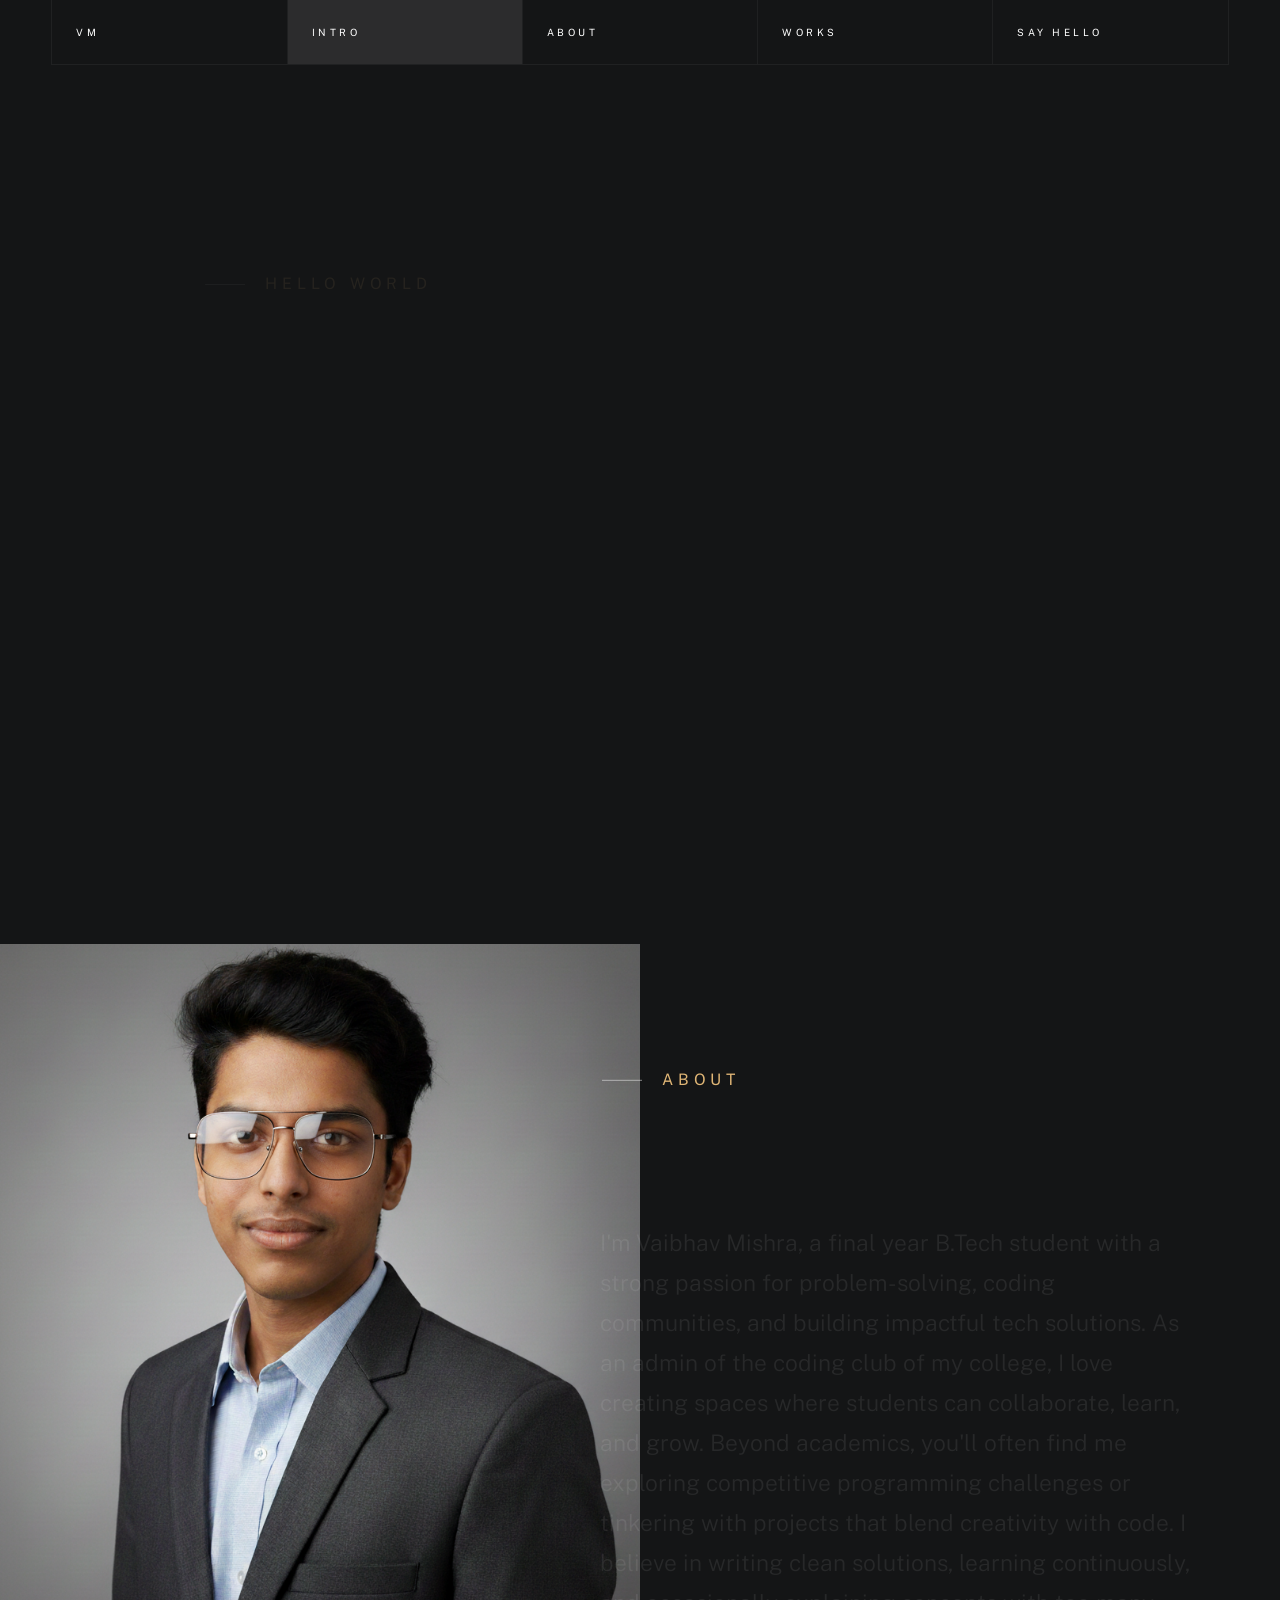
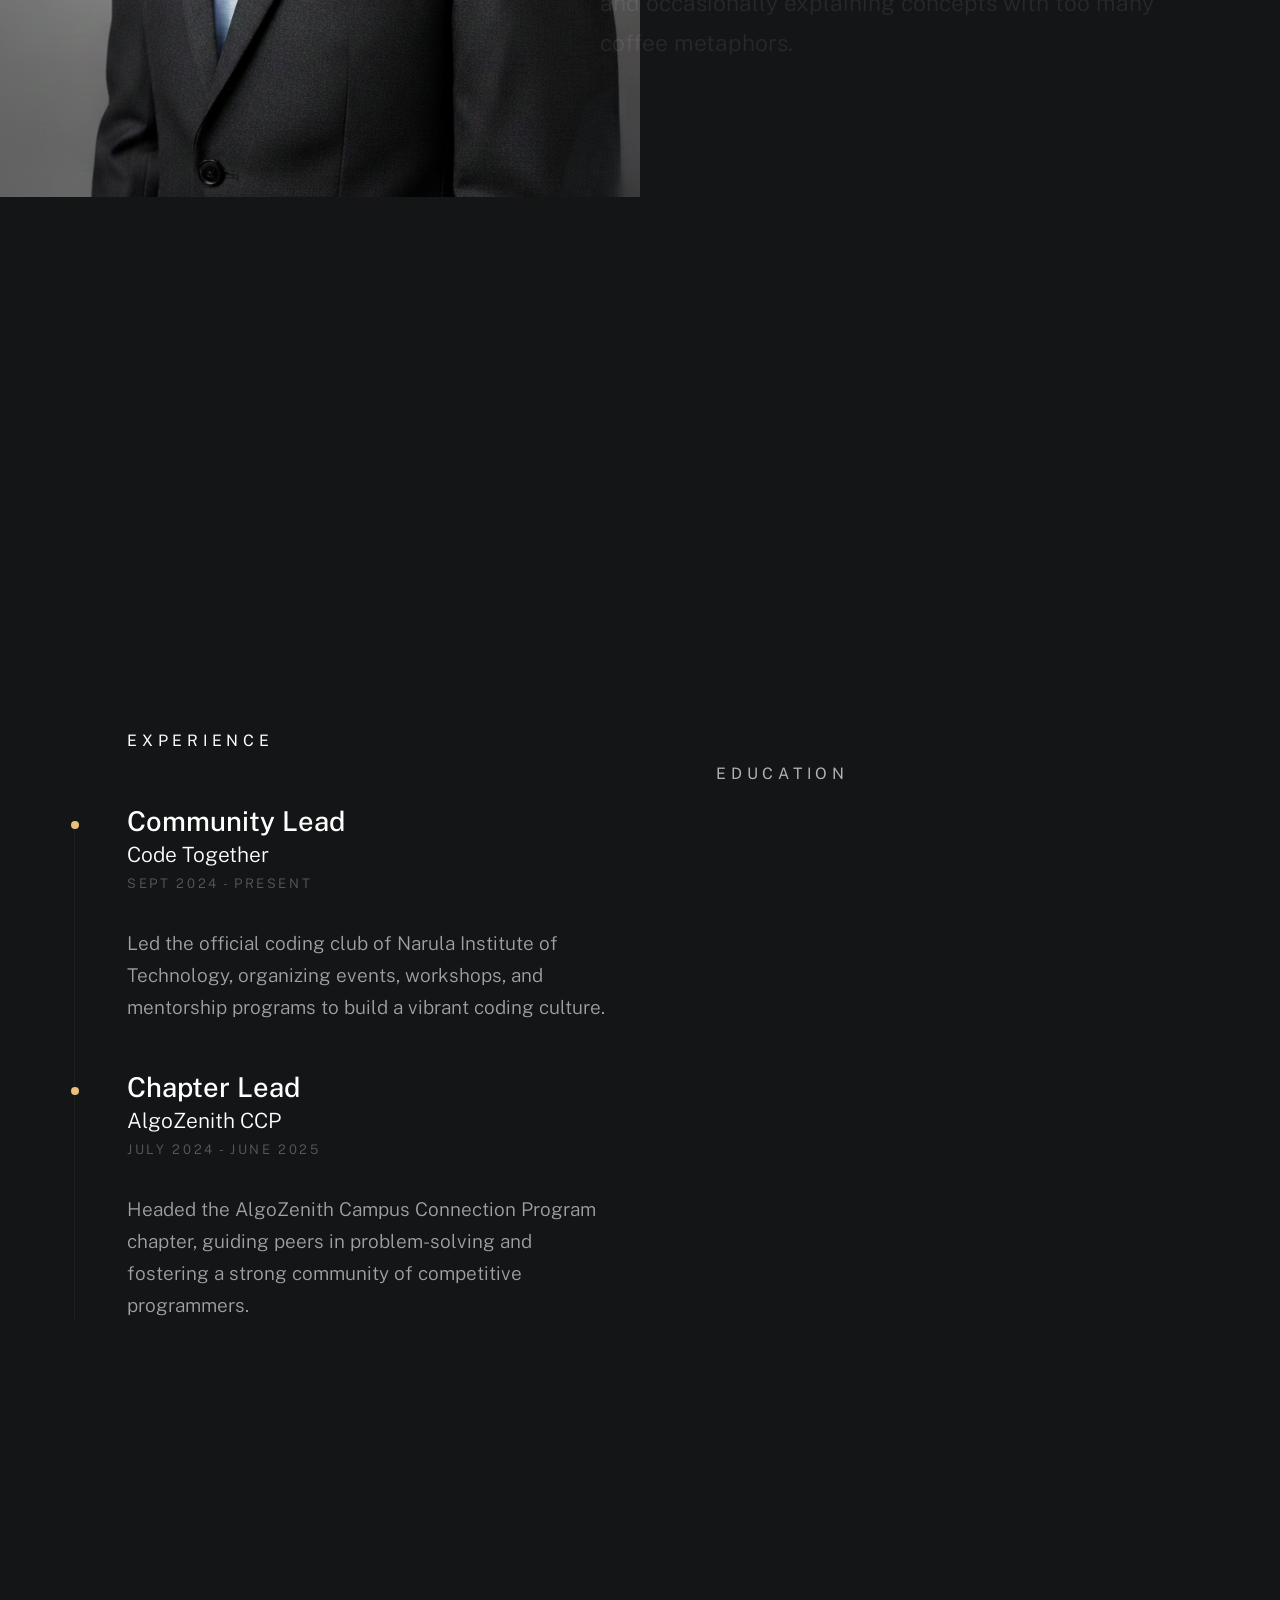
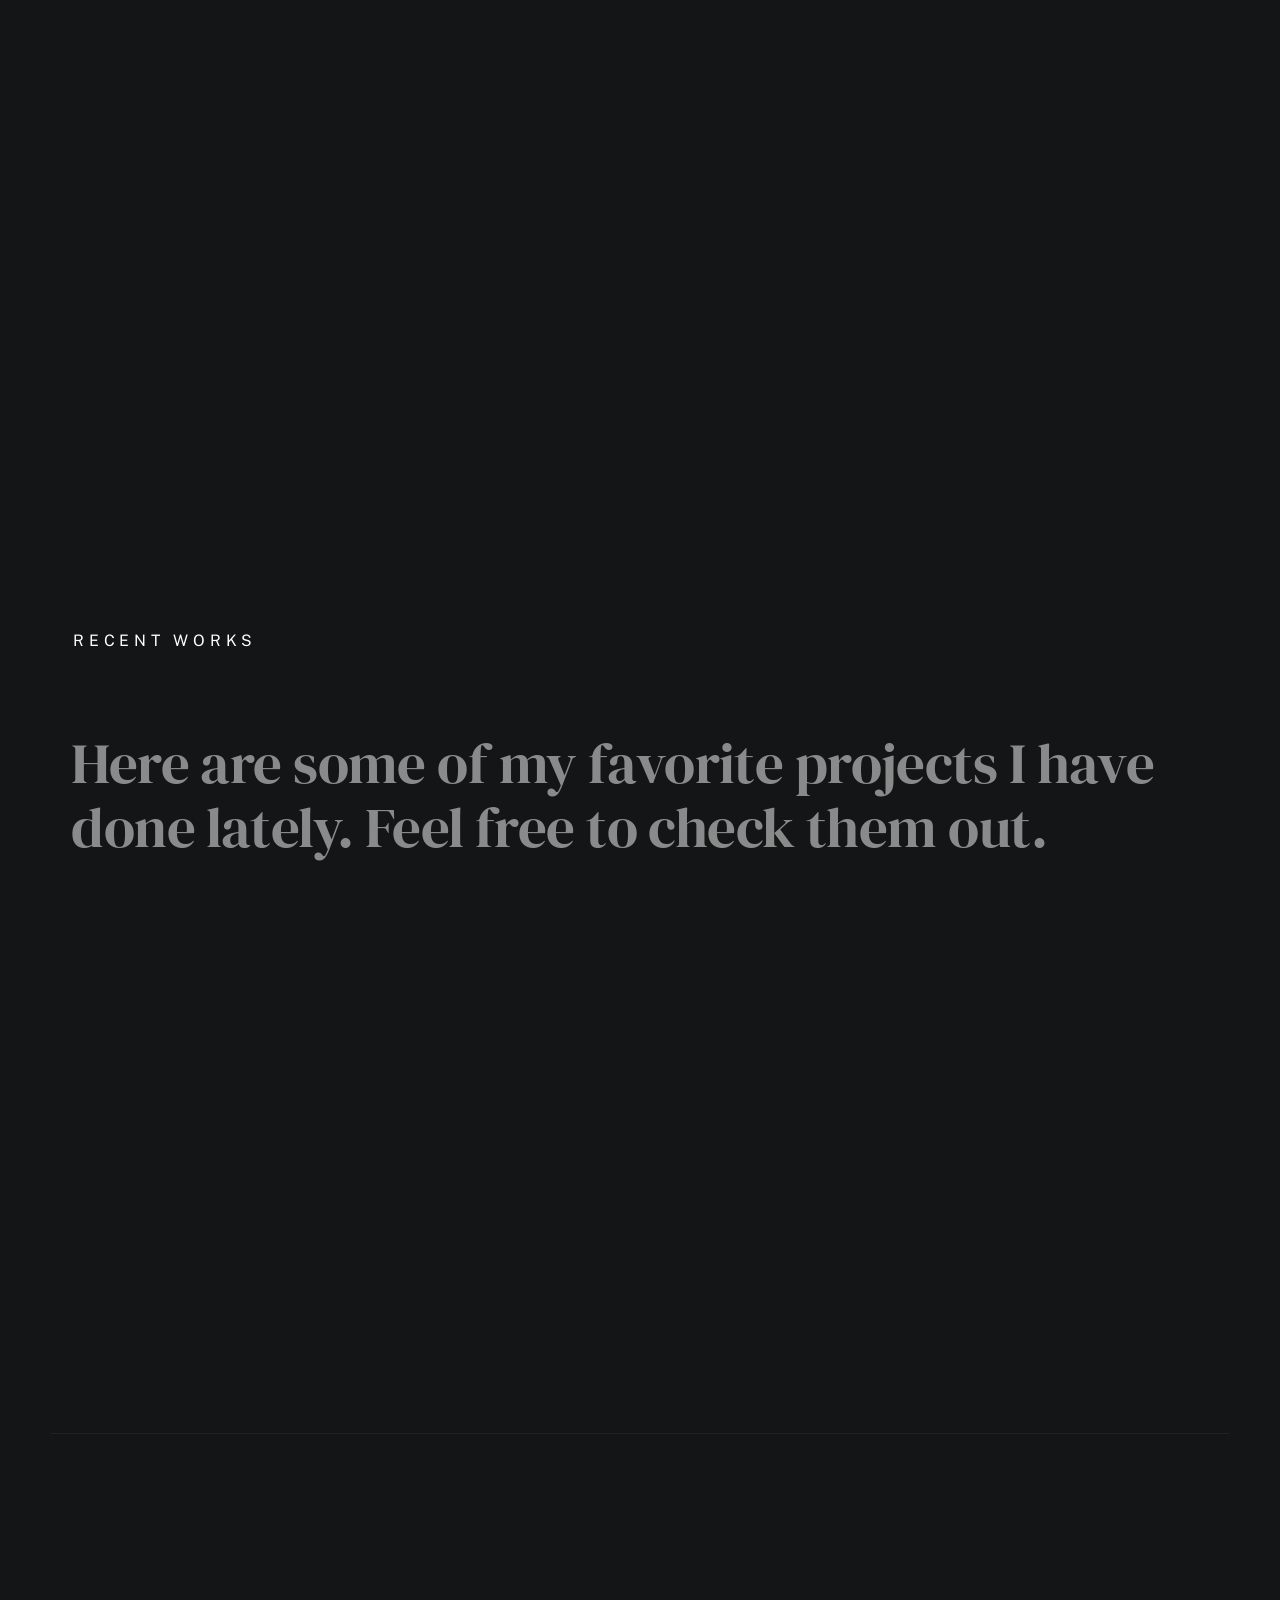
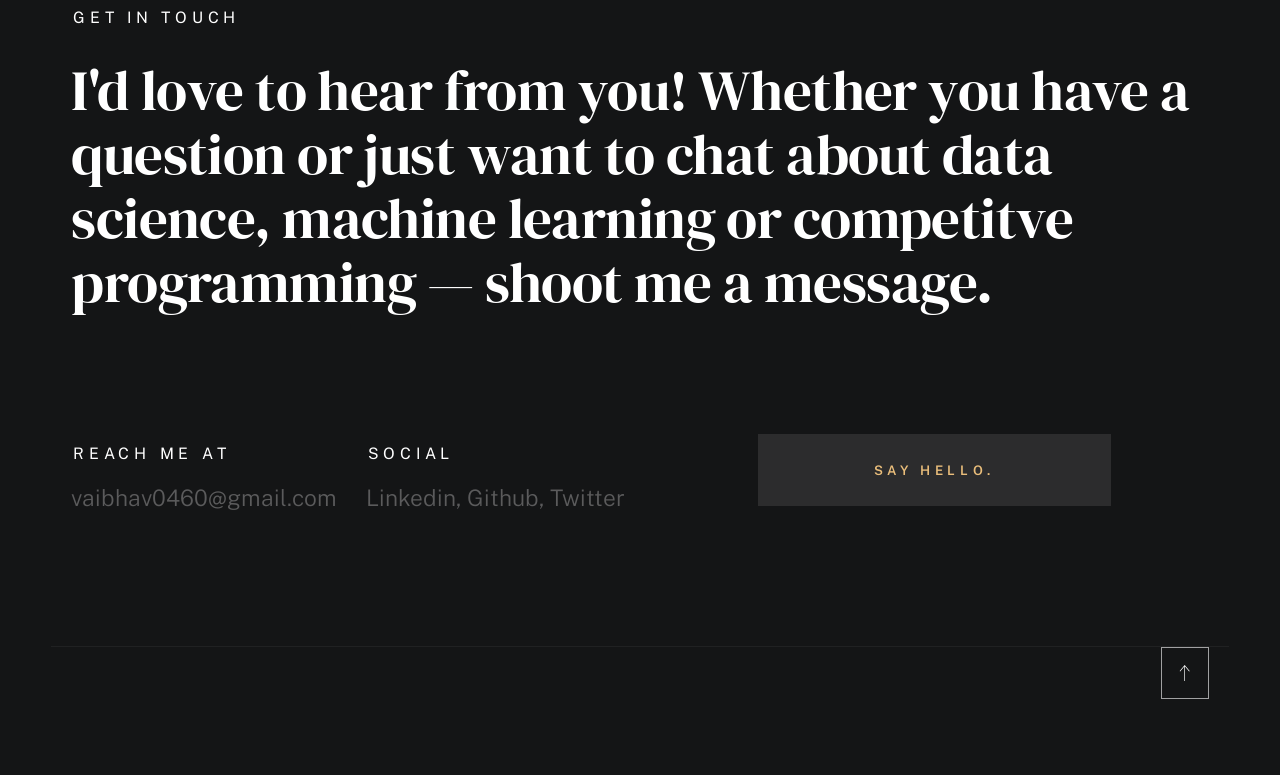
==== commit 3d8de05d: "Added data attributes for animation to the about section and set minimum height for the about sectio" ====
--- a/index.html
+++ b/index.html
@@ -106,7 +106,7 @@
                     </div>
 
                     <div class="column lg-6 md-12">
-                        <div class="about-info__text" >
+                        <div class="about-info__text" data-animate-el>
 
                             <h2 class="text-pretitle with-line" data-animate-el>
                                 About
--- a/css/styles.css
+++ b/css/styles.css
@@ -3396,6 +3396,7 @@
 .s-about {
     padding-top    : var(--vspace-4);
     padding-bottom : var(--vspace-3);
+    min-height     : 100vh;
 }
 
 /* --------------------------------------------------------------------
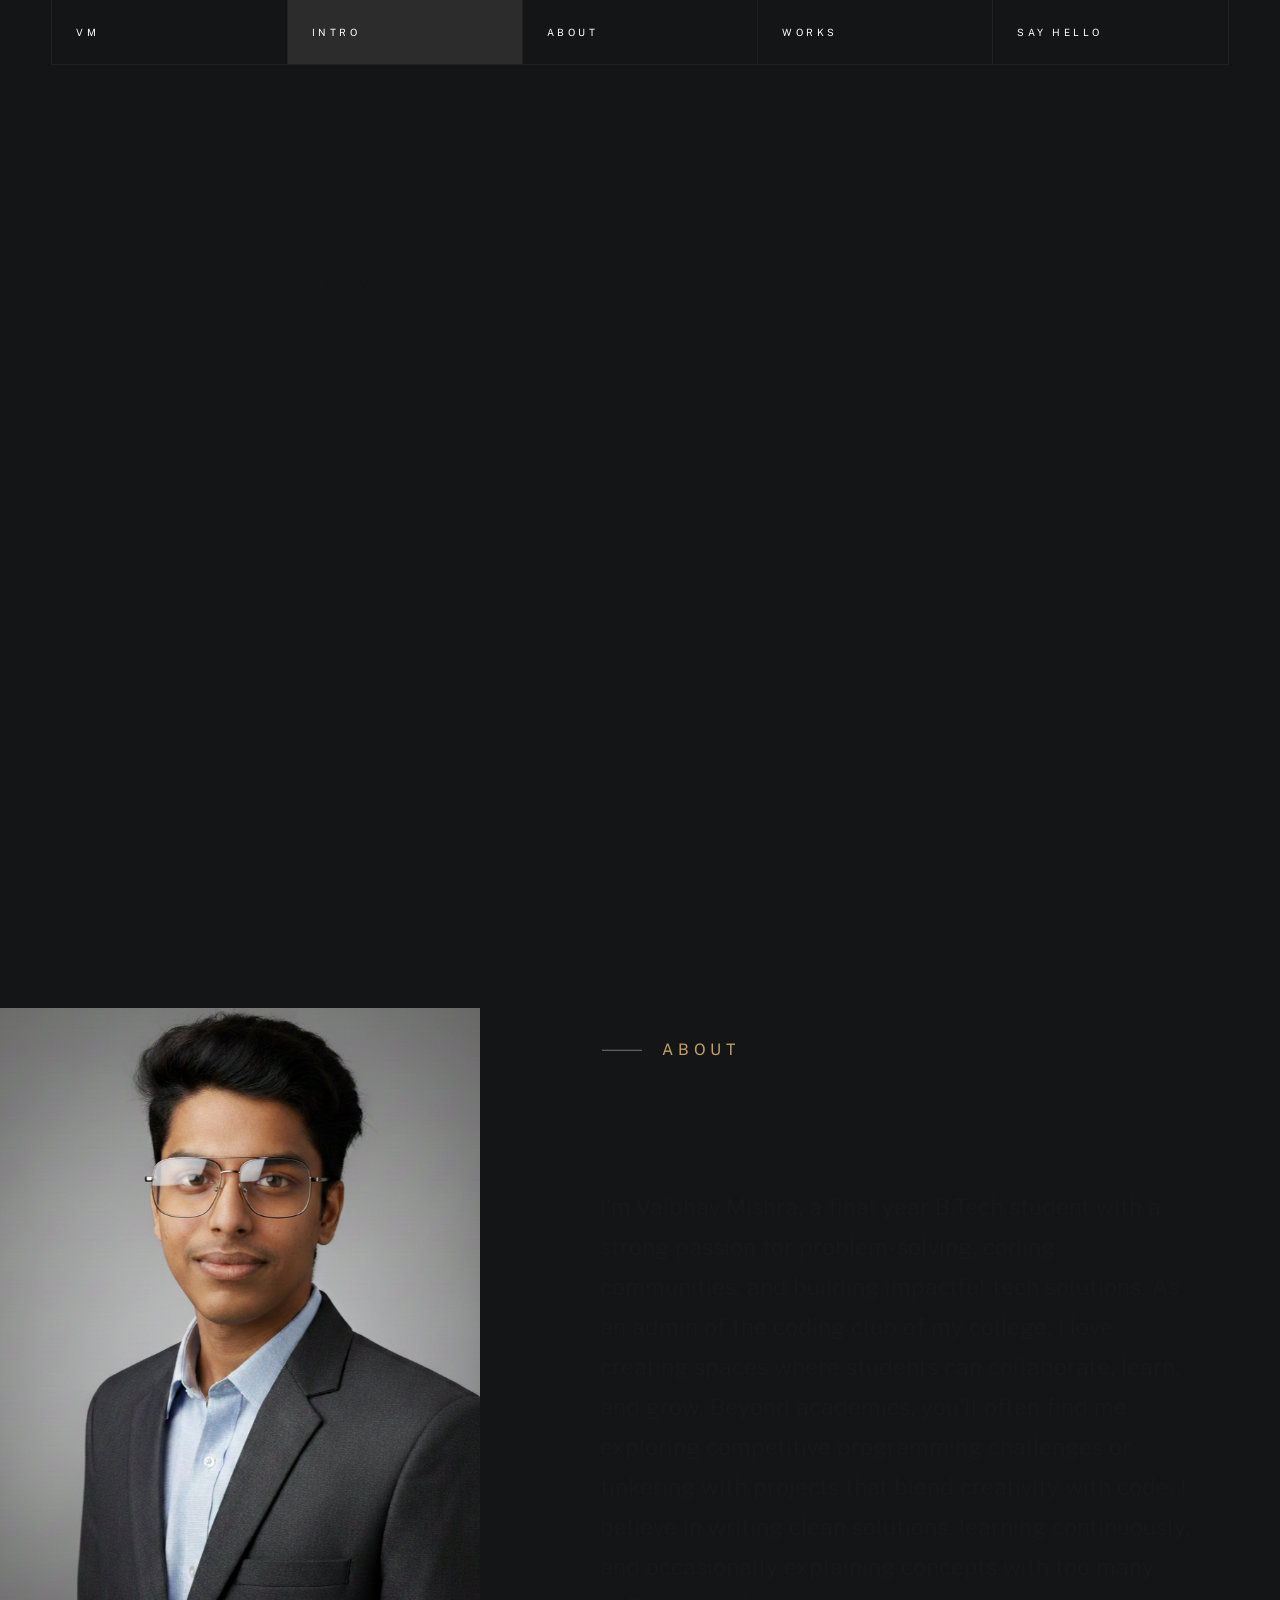
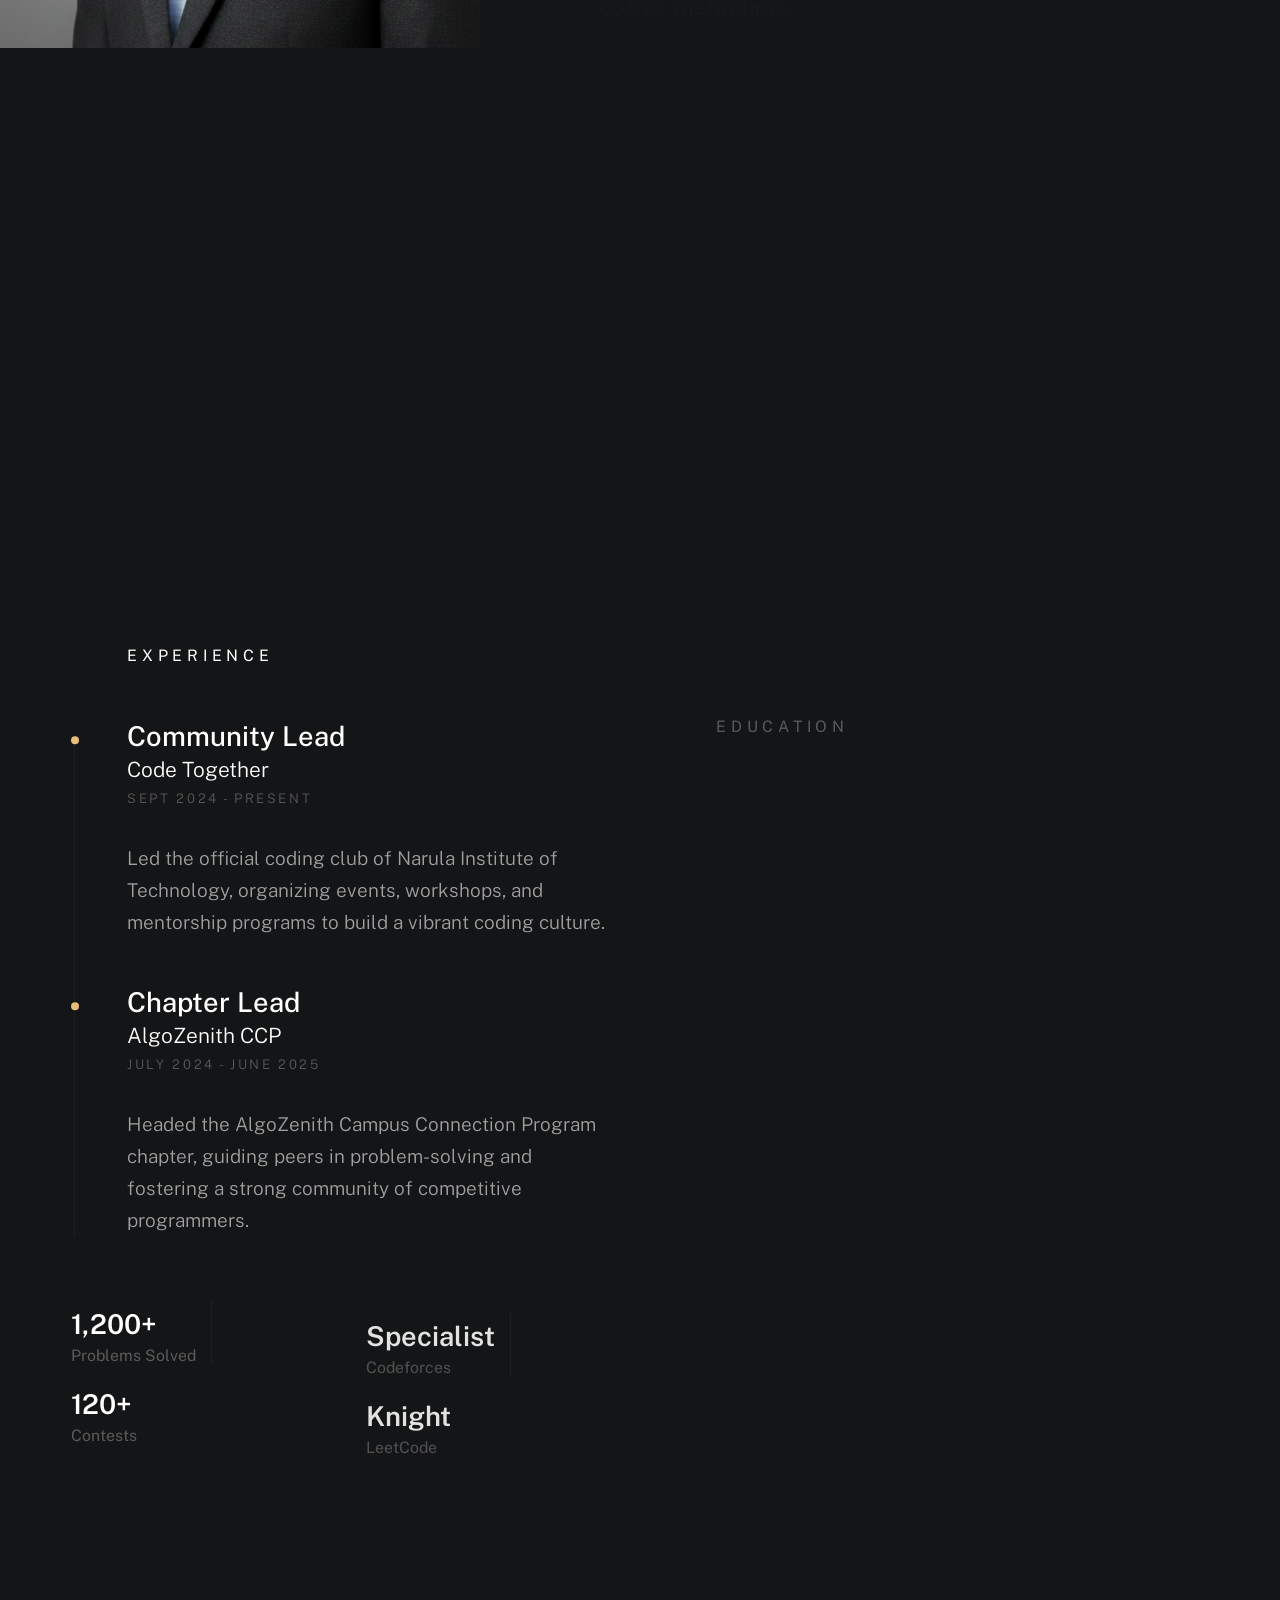
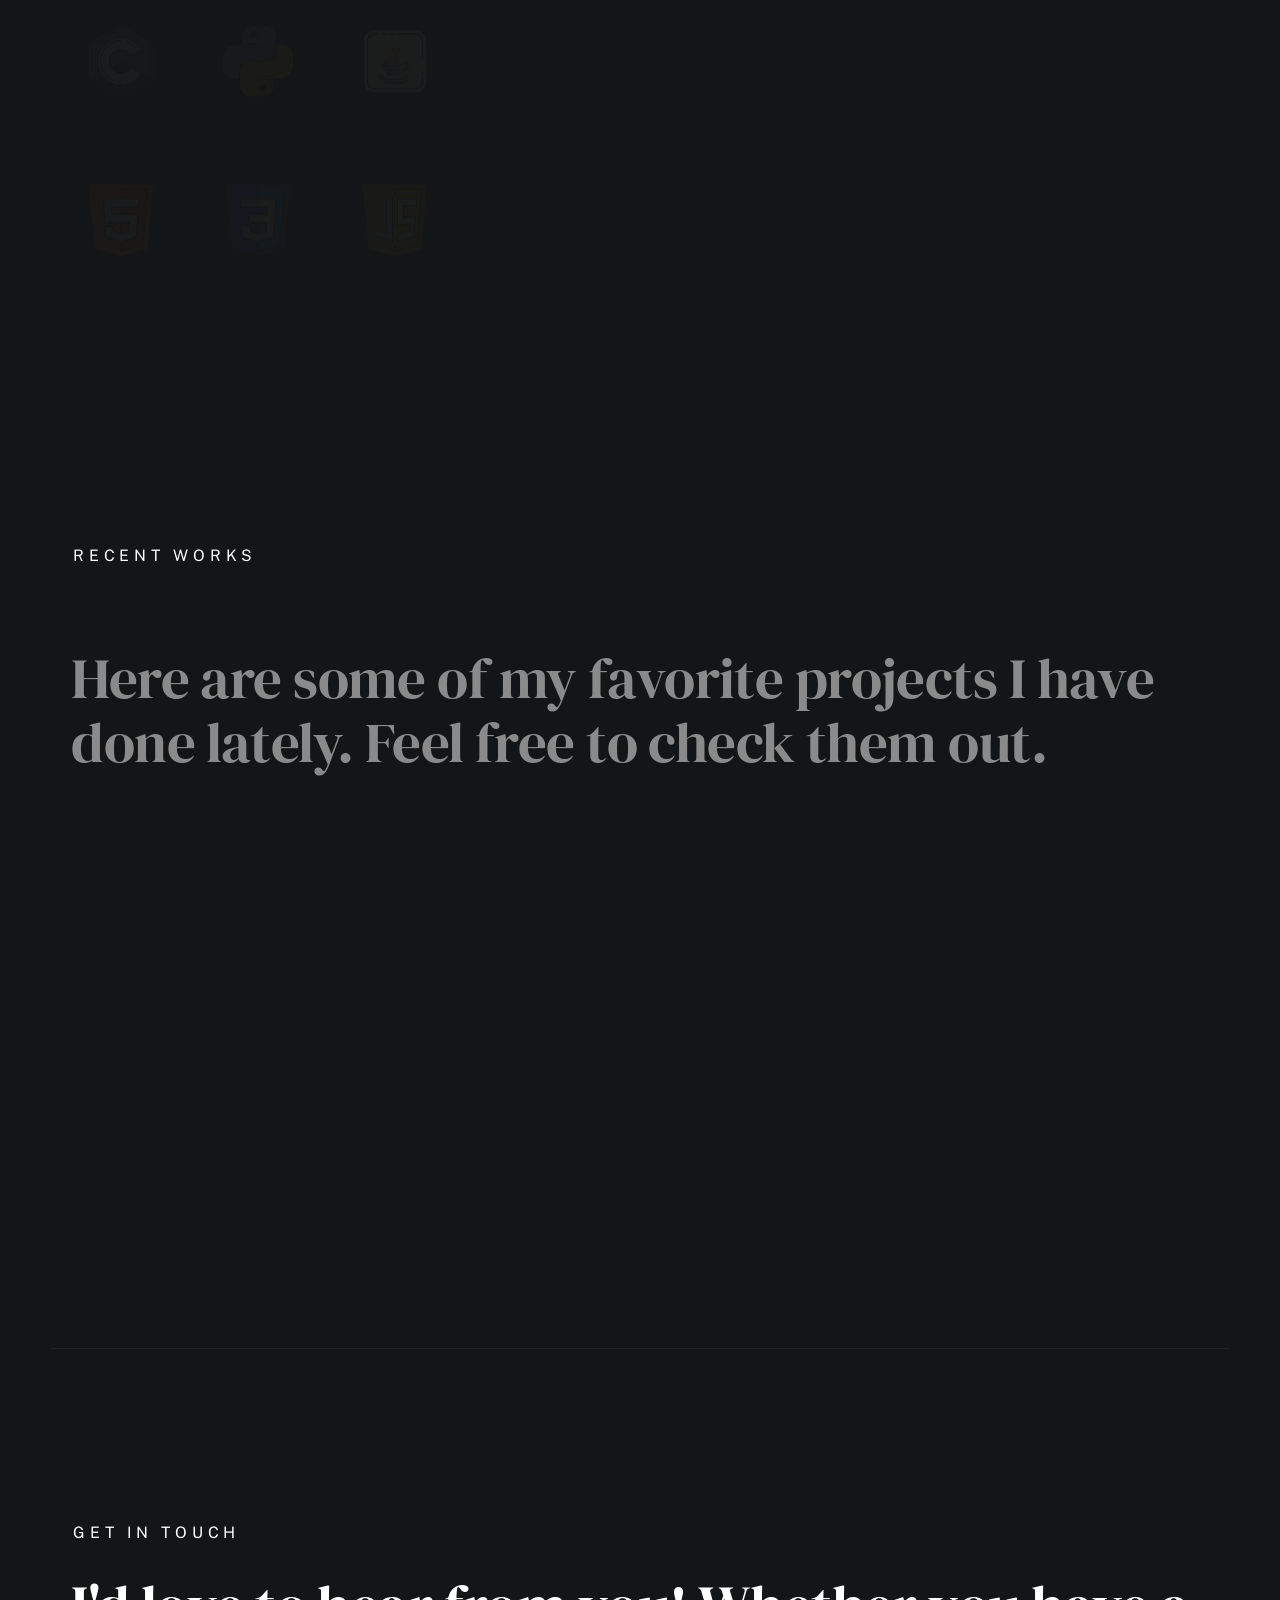
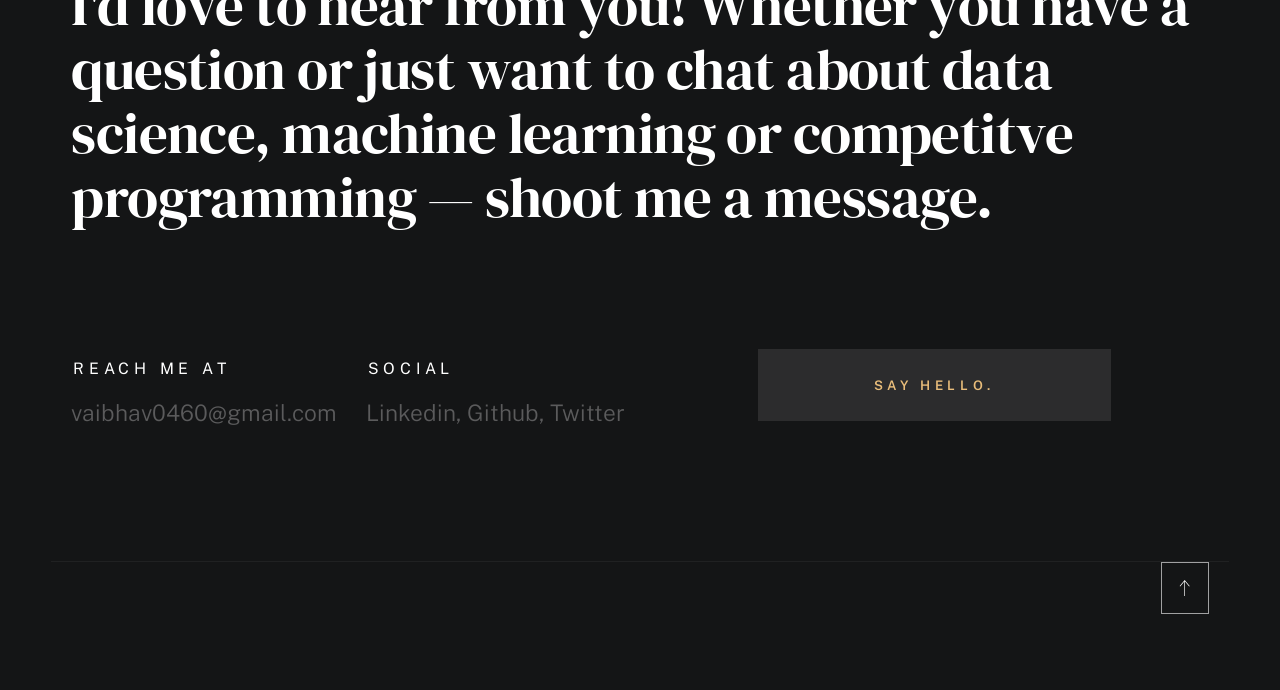
==== commit 3ac6b488: "Add EchoJournal" ====
--- a/index.html
+++ b/index.html
@@ -307,7 +307,7 @@
                                             Legal Literacy Platform
                                         </div>
                                         <div class="folio-list__item-title">
-                                            Lokvidhi.
+                                            Lokvidhi
                                         </div>
                                     </div>
                                 </a>
@@ -316,9 +316,31 @@
                                 </a>
                             </li> 
 
+                            <!-- EchoJournal -->
+                            <li class="folio-list__item column" data-animate-el>
+                                <a class="folio-list__item-link" href="#modal-02">
+                                    <div class="folio-list__item-pic">
+                                        <img src="images/portfolio/EchoJournal.png"
+                                             srcset="images/portfolio/EchoJournal.png 1x, images/portfolio/EchoJournal.png 2x"  alt="">
+                                    </div>
+                                    
+                                    <div class="folio-list__item-text">
+                                        <div class="folio-list__item-cat">
+                                            AI-Driven Meta Cognitive Framework
+                                        </div>
+                                        <div class="folio-list__item-title">
+                                            EchoJournal
+                                        </div>
+                                    </div>
+                                </a>
+                                <a class="folio-list__proj-link" href="#" title="project link">
+                                    <svg width="15" height="15" viewBox="0 0 15 15" fill="none" xmlns="http://www.w3.org/2000/svg"><path d="M8.14645 3.14645C8.34171 2.95118 8.65829 2.95118 8.85355 3.14645L12.8536 7.14645C13.0488 7.34171 13.0488 7.65829 12.8536 7.85355L8.85355 11.8536C8.65829 12.0488 8.34171 12.0488 8.14645 11.8536C7.95118 11.6583 7.95118 11.3417 8.14645 11.1464L11.2929 8H2.5C2.22386 8 2 7.77614 2 7.5C2 7.22386 2.22386 7 2.5 7H11.2929L8.14645 3.85355C7.95118 3.65829 7.95118 3.34171 8.14645 3.14645Z" fill="currentColor" fill-rule="evenodd" clip-rule="evenodd"></path></svg>
+                                </a>
+                            </li> 
+
                             <!-- Vendor Performance Analytics -->
                             <li class="folio-list__item column" data-animate-el>
-                                <a class="folio-list__item-link" href="#modal-02">
+                                <a class="folio-list__item-link" href="#modal-03">
                                     <div class="folio-list__item-pic">
                                         <img src="images/portfolio/VP.png" 
                                              srcset="images/portfolio/VP.png 1x, images/portfolio/VP.png 2x" alt="">
@@ -329,7 +351,7 @@
                                             Data Analytics
                                         </div>
                                         <div class="folio-list__item-title">
-                                            Vendor Performance Report.
+                                            Vendor Performance Report
                                         </div>
                                     </div>
                                 </a>
@@ -340,7 +362,7 @@
 
                             <!-- ClickCart -->
                             <li class="folio-list__item column" data-animate-el>
-                                <a class="folio-list__item-link" href="#modal-03">
+                                <a class="folio-list__item-link" href="#modal-04">
                                     <div class="folio-list__item-pic">
                                         <img src="images/portfolio/ClickCart.png"
                                              srcset="images/portfolio/ClickCart.png 1x, images/portfolio/ClickCart.png 2x"  alt="">
@@ -351,7 +373,7 @@
                                             E-Commerce Website
                                         </div>
                                         <div class="folio-list__item-title">
-                                            ClickCart.
+                                            ClickCart
                                         </div>
                                     </div>
                                 </a>
@@ -430,7 +452,7 @@
                      
                     <div id="modal-01" hidden>
                         <div class="modal-popup">
-                            <img src="images/portfolio/Lokvidhi.png" alt="">
+                            <img src="images/portfolio/LokvidhiH.png" alt="">
                 
                             <div class="modal-popup__desc">
                                 <h5>Lokvidhi</h5>
@@ -450,6 +472,26 @@
                     </div> 
 
                     <div id="modal-02" hidden>
+                        <div class="modal-popup">
+                            <img src="images/portfolio/EchoJournalH.png" alt="">
+                
+                            <div class="modal-popup__desc">
+                                <h5>EchoJournal</h5>
+                                <p>Privacy-first, AI-powered journaling desktop app that runs entirely on your device. Local vector search, semantic AI recall, offline LLM inference, and journal export. No cloud, no subscriptions, no compromise on privacy.</p>
+                                <ul class="modal-popup__cat">
+                                    <li>Tauri</li>
+                                    <li>Rust</li>
+                                    <li>NextJS</li>
+                                    <li>Llama</li>
+                                    <li>Tailwind</li>
+                                </ul>
+                            </div>
+                
+                            <a href="https://github.com/Vaibhav0460/EchoJournal" target="_blank" class="modal-popup__details">Project link</a>
+                        </div>
+                    </div> 
+
+                    <div id="modal-03" hidden>
                         <div class="modal-popup">
                             <img src="images/portfolio/VP.png" alt="">
                             
@@ -471,7 +513,7 @@
                         </div>
                     </div> 
                     
-                    <div id="modal-03" hidden>
+                    <div id="modal-04" hidden>
                         <div class="modal-popup">
                             <img src="images/portfolio/ClickCart.png" alt="">
                 
--- a/css/styles.css
+++ b/css/styles.css
@@ -3410,7 +3410,7 @@
 
 .about-info__pic {
     display        : block;
-    width          : 100%; /* Force it to stay inside the lg-6 column */
+    width          : 75%; /* Force it to stay inside the lg-6 column */
     height         : auto;
     aspect-ratio   : 3 / 4; /* Match this to your actual photo's aspect ratio */
     object-fit     : cover;
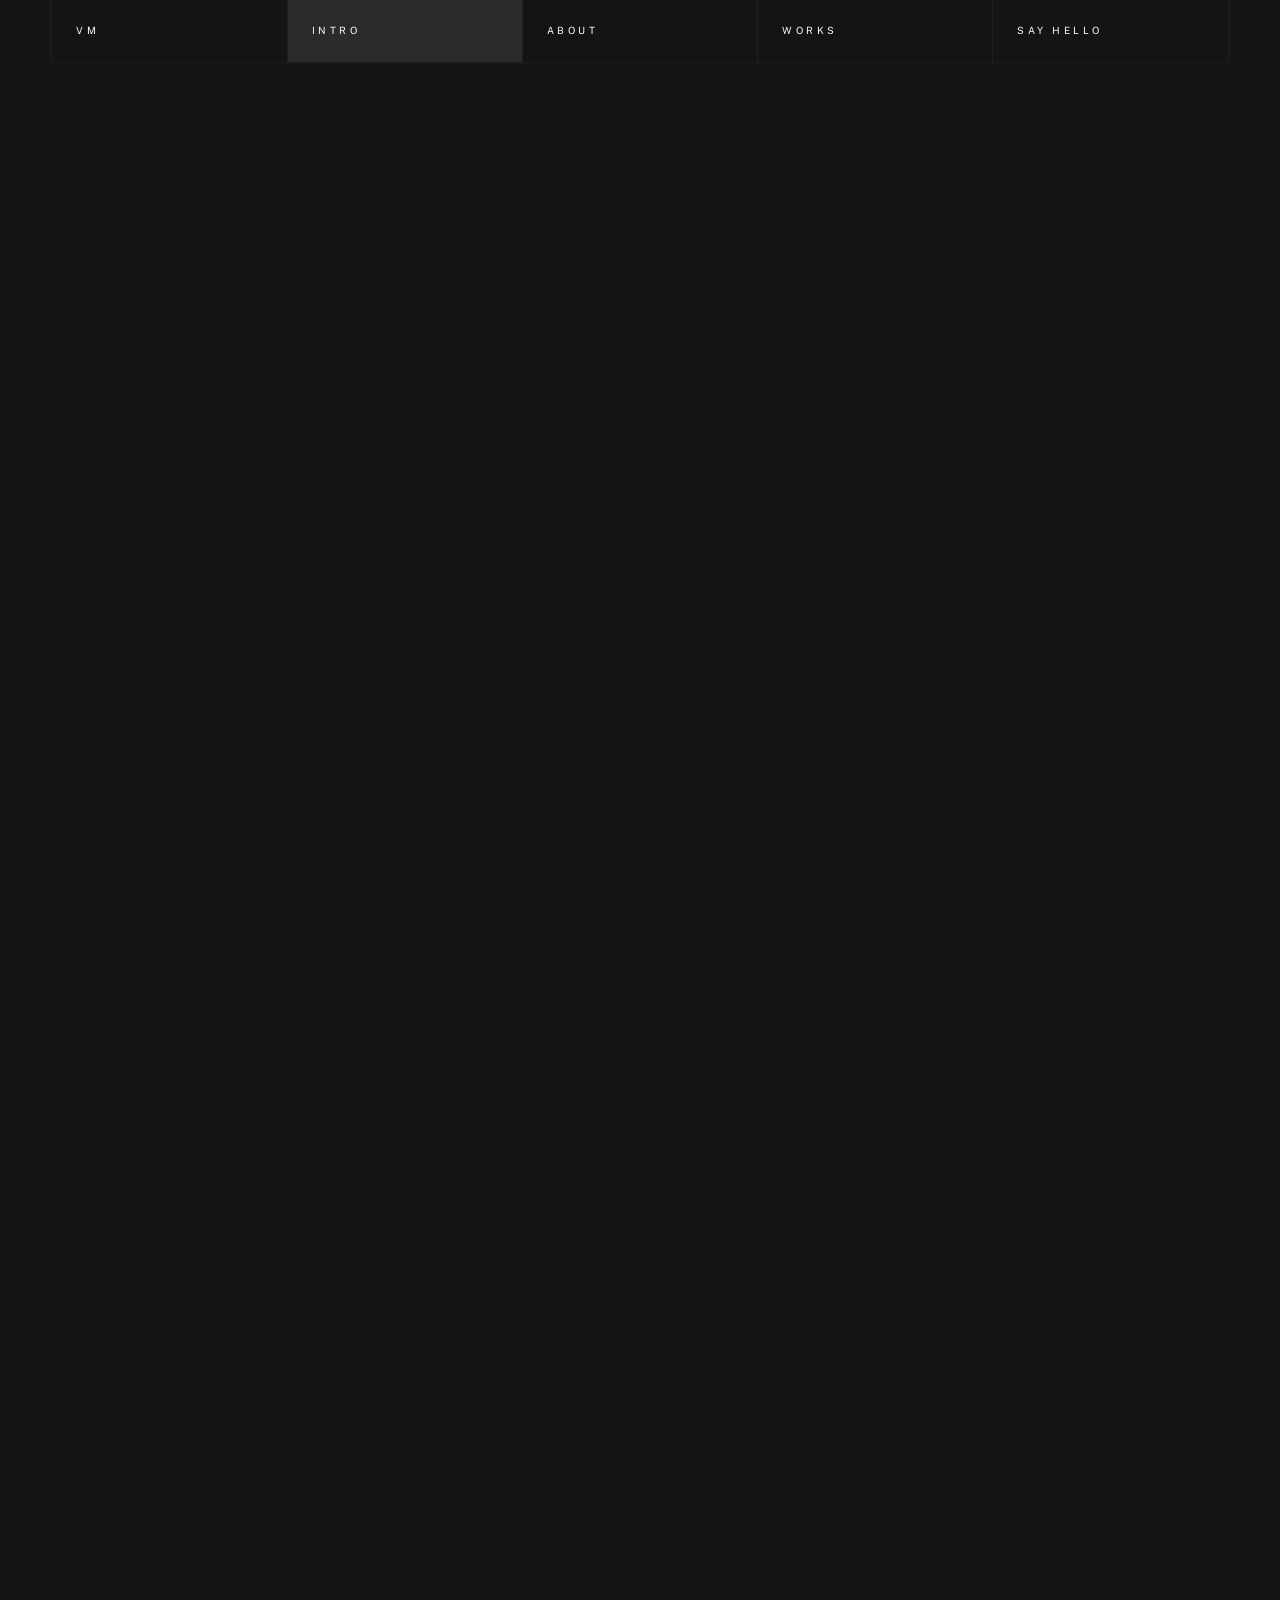
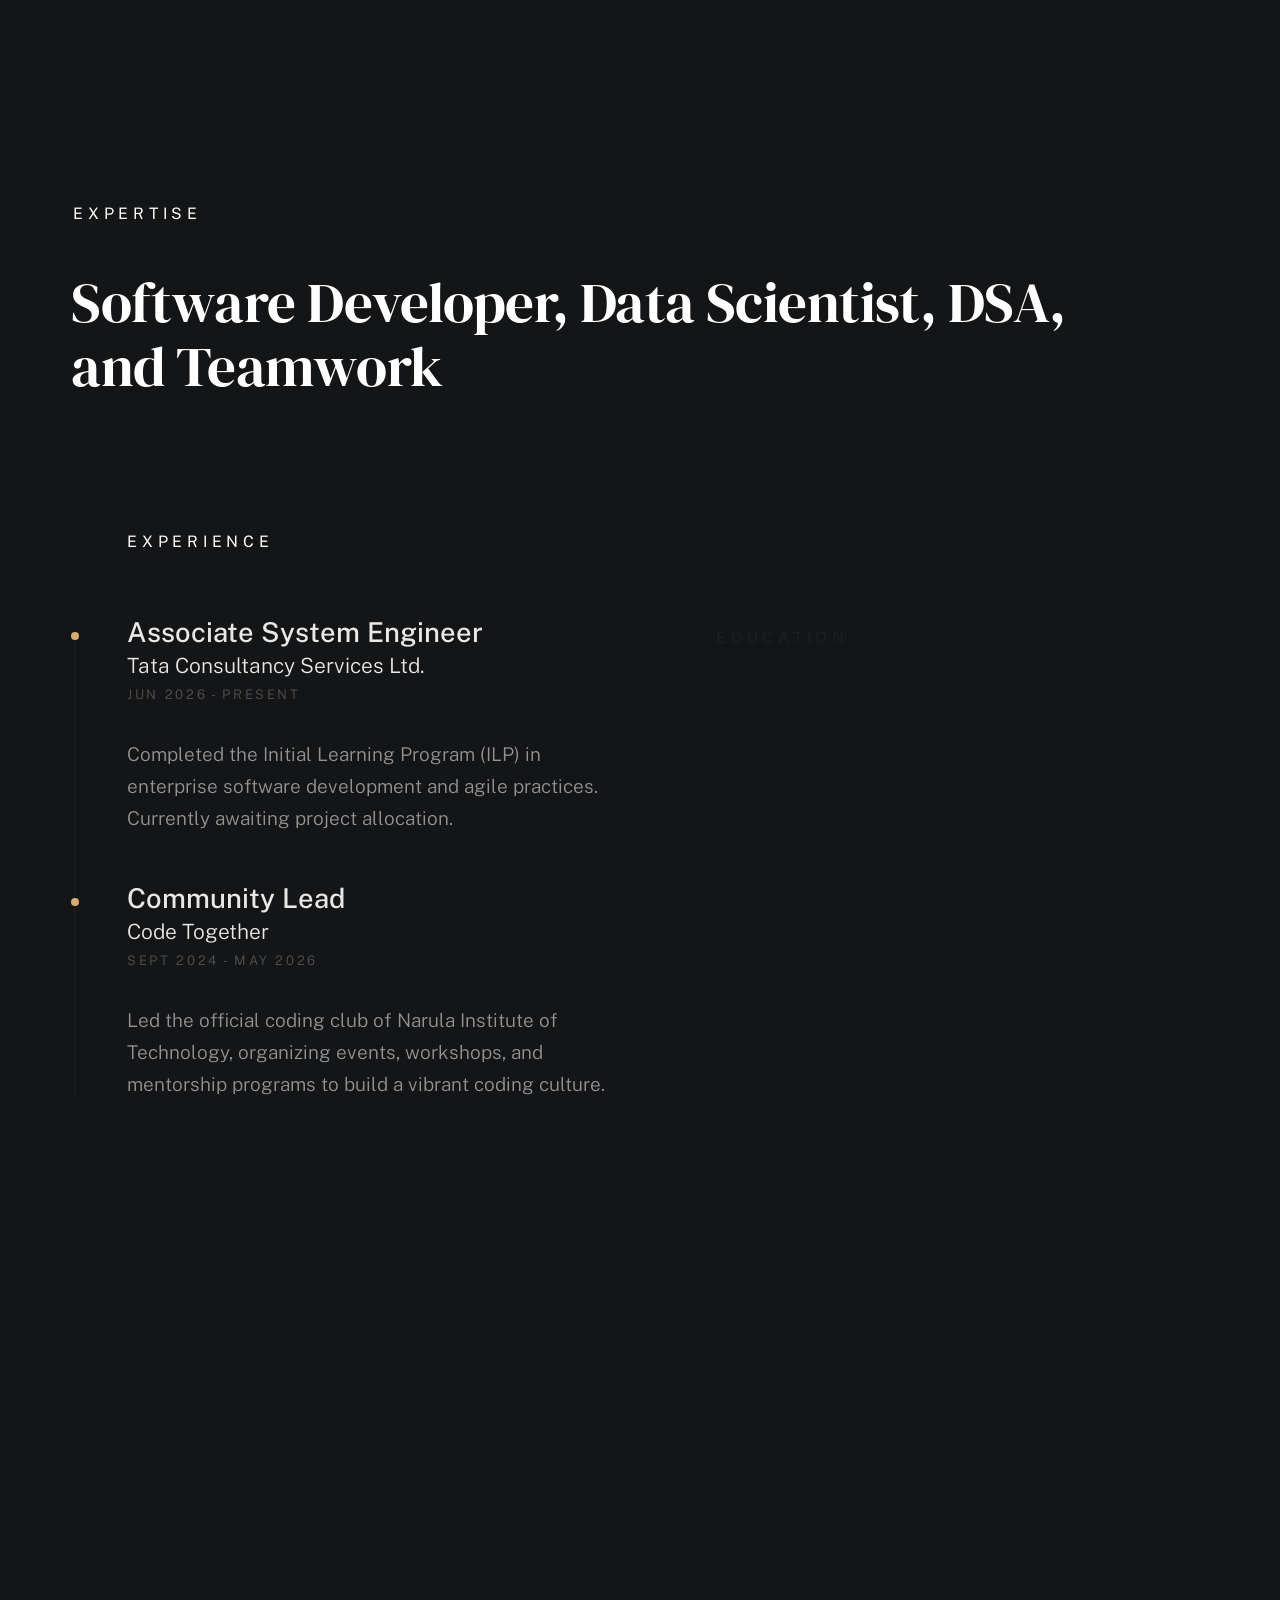
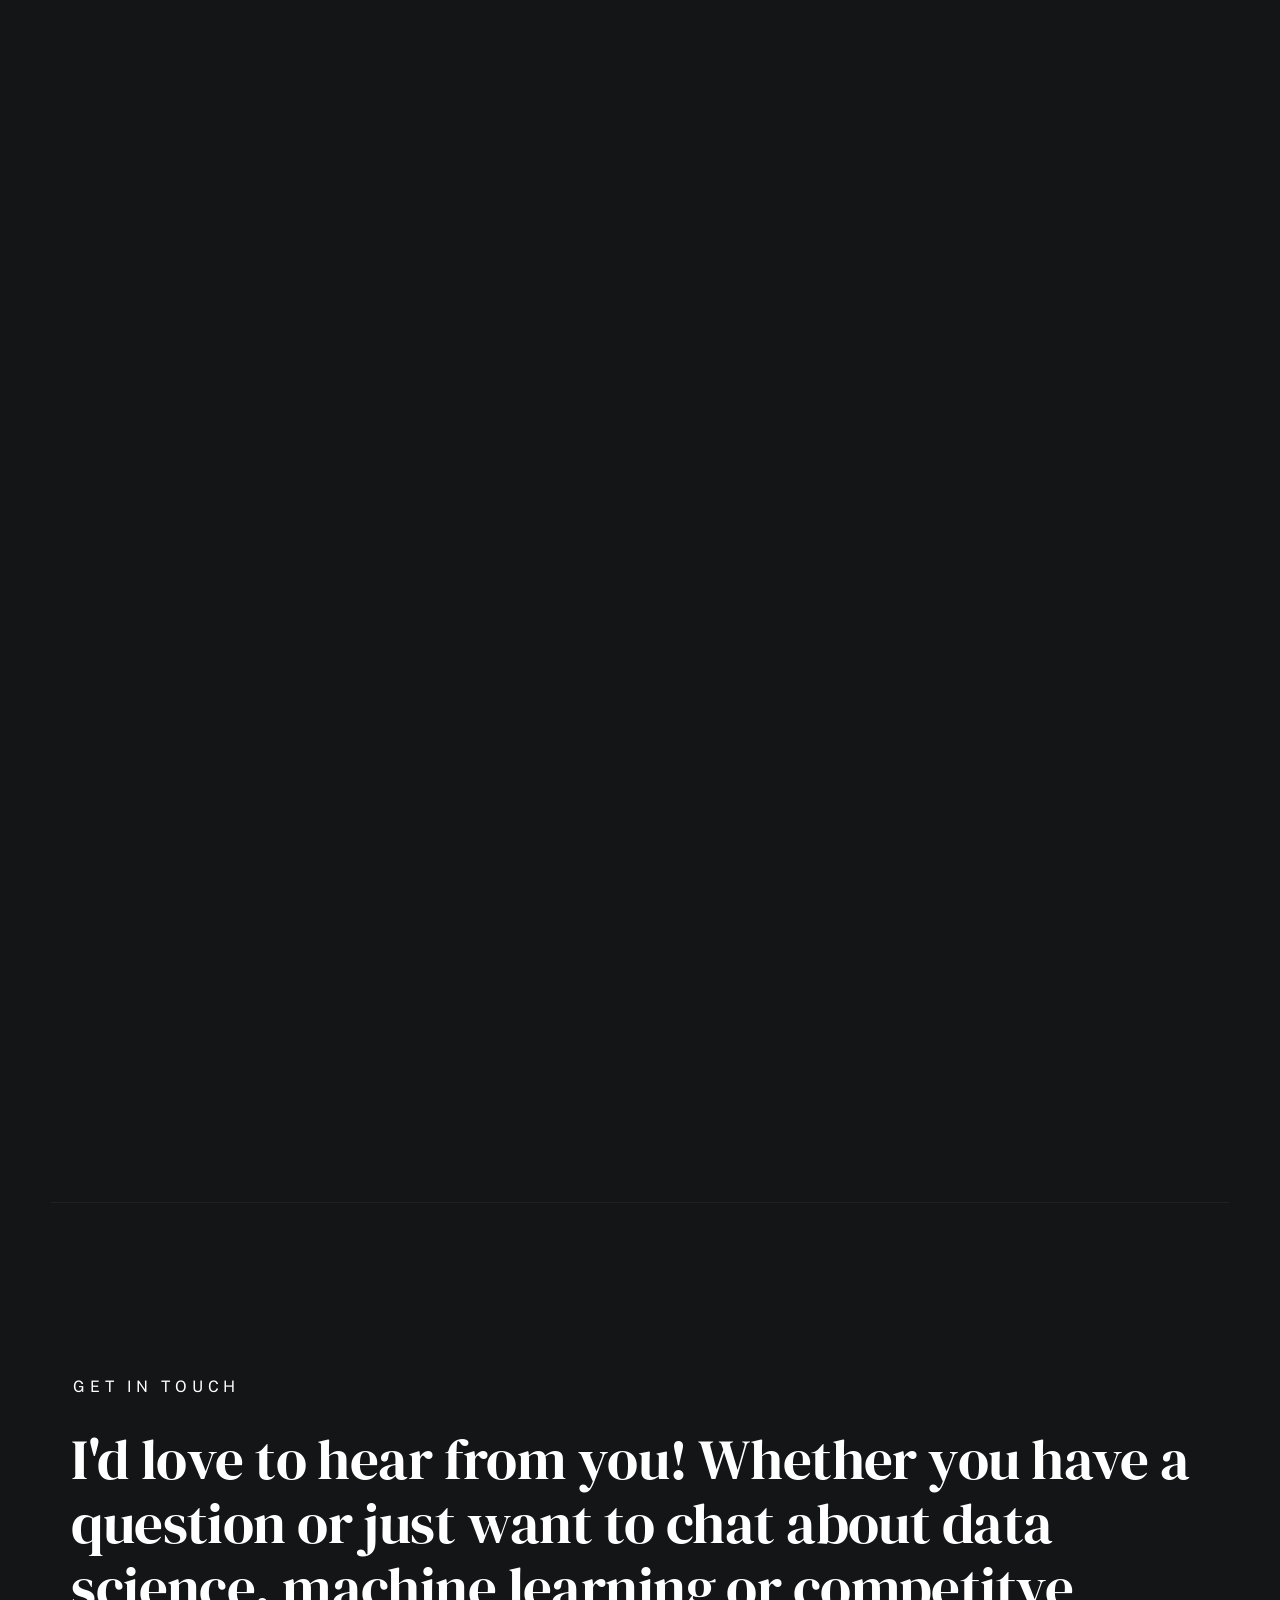
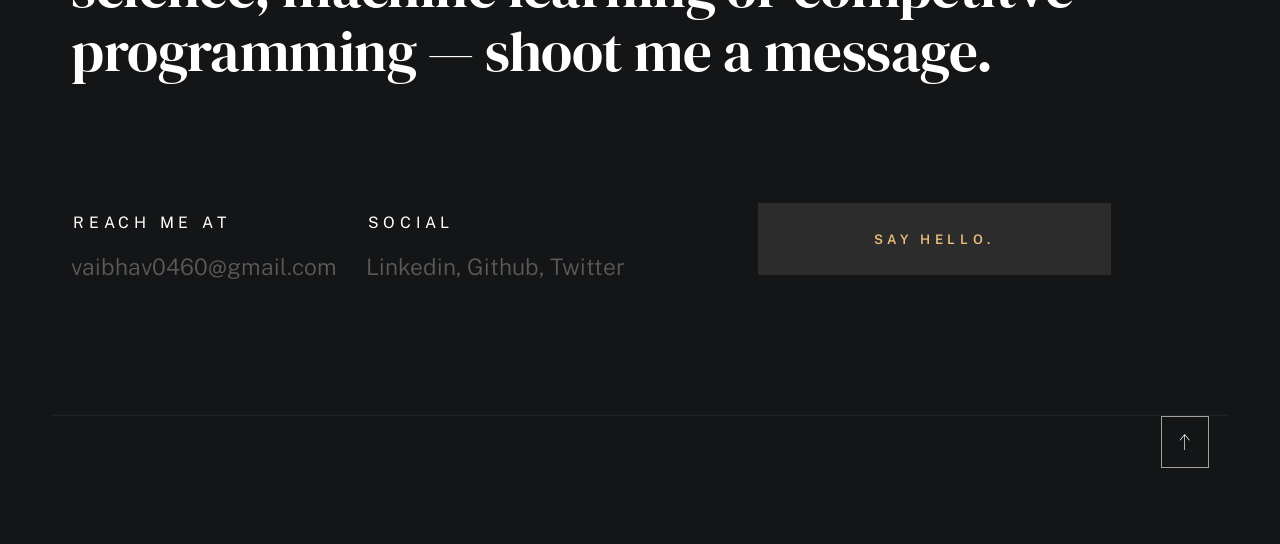
==== commit 67010d48: "Update Experience" ====
--- a/index.html
+++ b/index.html
@@ -1,5 +1,6 @@
 <!DOCTYPE html>
 <html class="no-js ss-preload" lang="en">
+
 <head>
 
     <!--- basic page needs ================================================== -->
@@ -91,7 +92,11 @@
                 </div> <!-- end intro content -->
 
                 <a href="#about" class="intro-scrolldown smoothscroll">
-                    <svg width="24" height="24" viewBox="0 0 24 24" xmlns="http://www.w3.org/2000/svg" fill-rule="evenodd" clip-rule="evenodd"><path d="M11 21.883l-6.235-7.527-.765.644 7.521 9 7.479-9-.764-.645-6.236 7.529v-21.884h-1v21.883z"/></svg>
+                    <svg width="24" height="24" viewBox="0 0 24 24" xmlns="http://www.w3.org/2000/svg"
+                        fill-rule="evenodd" clip-rule="evenodd">
+                        <path
+                            d="M11 21.883l-6.235-7.527-.765.644 7.521 9 7.479-9-.764-.645-6.236 7.529v-21.884h-1v21.883z" />
+                    </svg>
                 </a>
 
             </section> <!-- end s-intro -->
@@ -102,7 +107,8 @@
                 <div class="row about-info wide" data-animate-block>
 
                     <div class="column lg-6 md-12 about-info__pic-block">
-                        <img src="images/Picture.png" srcset="images/Picture.png 1x, images/Picture.png 2x" alt="" class="about-info__pic" width="600" height="800" data-animate-el>
+                        <img src="images/Picture.png" srcset="images/Picture.png 1x, images/Picture.png 2x" alt=""
+                            class="about-info__pic" width="600" height="800" data-animate-el>
                     </div>
 
                     <div class="column lg-6 md-12">
@@ -112,9 +118,18 @@
                                 About
                             </h2>
                             <p class="attention-getter" data-animate-el>
-                                I'm Vaibhav Mishra, a final year B.Tech student with a strong passion for problem-solving, coding communities, and building impactful tech solutions. As an admin of the coding club of my college, I love creating spaces where students can collaborate, learn, and grow. Beyond academics, you'll often find me exploring competitive programming challenges or tinkering with projects that blend creativity with code. I believe in writing clean solutions, learning continuously, and occasionally explaining concepts with too many coffee metaphors.
+                                I'm Vaibhav. I live at the intersection of logic and imagination. By day, I'm a
+                                community builder and competitive programmer cracking complex algorithms. By night, I'm
+                                an architect of digital experiences, turning caffeine into clean code and wild ideas
+                                into reality.
                             </p>
-                            <a href="https://drive.google.com/drive/u/0/folders/1CDT1L_EZLSS7vELa1vIIXPzy6fLHelB0" target="_blank" class="btn btn--medium u-fullwidth" data-animate-el>Download CV</a>
+                            <p data-animate-el
+                                style="font-size: 2.2rem; font-style: italic; color: var(--color-1); margin-bottom: 3rem;">
+                                I believe every "impossible" problem has an elegant solution just waiting to be
+                                discovered. The real question is... what are we building next?
+                            </p>
+                            <a href="https://drive.google.com/drive/u/0/folders/1CDT1L_EZLSS7vELa1vIIXPzy6fLHelB0"
+                                target="_blank" class="btn btn--medium u-fullwidth" data-animate-el>Download CV</a>
 
                         </div>
                     </div>
@@ -146,27 +161,30 @@
                             <div class="timeline__block">
                                 <div class="timeline__bullet"></div>
                                 <div class="timeline__header">
-                                    <h4 class="timeline__title">Community Lead</h3>
-                                    <h5 class="timeline__meta">Code Together</h5>
-                                    <p class="timeline__timeframe">Sept 2024 - Present</p>
+                                    <h4 class="timeline__title">Associate System Engineer</h3>
+                                        <h5 class="timeline__meta">Tata Consultancy Services Ltd.</h5>
+                                        <p class="timeline__timeframe">Jun 2026 - Present</p>
                                 </div>
                                 <div class="timeline__desc">
-                                    <p>Led the official coding club of Narula Institute of Technology, organizing events, workshops, and mentorship programs to build a vibrant coding culture.</p>
+                                    <p>Completed the Initial Learning Program (ILP) in enterprise software development and agile practices. Currently awaiting project allocation.
+                                    </p>
                                 </div>
                             </div>
-    
+
                             <div class="timeline__block">
                                 <div class="timeline__bullet"></div>
                                 <div class="timeline__header">
-                                    <h4 class="timeline__title">Chapter Lead</h4>
-                                    <h5 class="timeline__meta">AlgoZenith CCP</h5>
-                                    <p class="timeline__timeframe">July 2024 - June 2025</p>
+                                    <h4 class="timeline__title">Community Lead</h3>
+                                        <h5 class="timeline__meta">Code Together</h5>
+                                        <p class="timeline__timeframe">Sept 2024 - May 2026</p>
                                 </div>
                                 <div class="timeline__desc">
-                                    <p>Headed the AlgoZenith Campus Connection Program chapter, guiding peers in problem-solving and fostering a strong community of competitive programmers.</p>
+                                    <p>Led the official coding club of Narula Institute of Technology, organizing
+                                        events, workshops, and mentorship programs to build a vibrant coding culture.
+                                    </p>
                                 </div>
                             </div>
-    
+
                         </div> <!-- end timeline -->
                     </div> <!-- end column -->
 
@@ -181,23 +199,25 @@
                                 <div class="timeline__bullet"></div>
                                 <div class="timeline__header">
                                     <h4 class="timeline__title">Narula Institute of Technology</h3>
-                                    <h5 class="timeline__meta">B.Tech. in Computer Science & Engineering</h5>
-                                    <p class="timeline__timeframe">2022 - 2026</p>
+                                        <h5 class="timeline__meta">B.Tech. in Computer Science & Engineering</h5>
+                                        <p class="timeline__timeframe">2022 - 2026</p>
                                 </div>
                                 <div class="timeline__desc">
-                                    <p>Relevant Coursework: Data Structures and Algorithms, Object Oriented Programming, Database Management Systems, Operating Systems, Computer Networks.</p>
+                                    <p>Relevant Coursework: Data Structures and Algorithms, Object Oriented Programming,
+                                        Database Management Systems, Operating Systems, Computer Networks.</p>
                                 </div>
                             </div>
-    
+
                             <div class="timeline__block">
                                 <div class="timeline__bullet"></div>
                                 <div class="timeline__header">
                                     <h4 class="timeline__title">Central Modern School</h4>
                                     <h5 class="timeline__meta">ICSE(X) & ISC(XII)</h5>
-                                    <p class="timeline__timeframe">2020 - 2022</p>
+                                    <p class="timeline__timeframe">2018 - 2022</p>
                                 </div>
                                 <div class="timeline__desc">
-                                    <p>Completed secondary and high school education with a focus on computer science and mathematics.</p>
+                                    <p>Completed secondary and high school education with a focus on computer science
+                                        and mathematics.</p>
                                 </div>
                             </div>
 
@@ -205,74 +225,74 @@
                     </div> <!-- end column -->
 
                 </div> <!-- end about-timelines -->
-                
-            <!-- ### styles ================================================== -->
+
+                <!-- ### styles ================================================== -->
                 <!-- <div id="styles" class="s-styles"> -->
-                    <div class="row u-add-half-bottom" data-animate-block>
-
-                        <div class="column lg-6 tab-12">
-                            <!-- <h3>Stats Tabs</h3> -->
-                            <div class="row u-add-half-bottom" data-animate-block>
-
-                                <div class="column lg-6 tab-12">
+                <div class="row u-add-half-bottom" data-animate-block>
+
+                    <div class="column lg-6 tab-12">
+                        <!-- <h3>Stats Tabs</h3> -->
+                        <div class="row u-add-half-bottom" data-animate-block>
+
+                            <div class="column lg-6 tab-12">
                                 <ul class="stats-tabs" data-animate-el>
                                     <li><a href="#0">1,200+ <em>Problems Solved</em></a></li><br>
                                     <li><a href="#0">120+ <em>Contests</em></a></li>
-                                    </ul>
-                                </div>
-                                <div class="column lg-6 tab-12">
-                                    <ul class="stats-tabs" data-animate-el>
-                                        <li><a href="#0">Specialist<em>Codeforces</em></a></li><br>
-                                        <li><a href="#0">Knight<em>LeetCode</em></a></li>
-                                    </ul>
-                                </div>
-                            </div>
-                            <!-- <h3>Stats Tabs</h3> -->
-                            <ul class="stats-tabs" data-animate-el>
-                                <li><img src="images/icons/icons8-c-100.png" alt=""></li>
-                                <li><img src="images/icons/icons8-python-100.png" alt=""></li>
-                                <li><img src="images/icons/icons8-java-100.png" alt=""></li><br>
-                                <li><img src="images/icons/icons8-html5-100.png" alt=""></li>
-                                <li><img src="images/icons/icons8-css3-100.png" alt=""></li>
-                                <li><img src="images/icons/icons8-javascript-100.png" alt=""></li>
-                            </ul>
-                        </div>
-
-                        <div class="column lg-6 tab-12">
-                            <!-- <h3 class="u-add-bottom">Skill Bars</h3> -->
-                            <ul class="skill-bars" data-animate-el>
-                                <li>
+                                </ul>
+                            </div>
+                            <div class="column lg-6 tab-12">
+                                <ul class="stats-tabs" data-animate-el>
+                                    <li><a href="#0">Specialist<em>Codeforces</em></a></li><br>
+                                    <li><a href="#0">Knight<em>LeetCode</em></a></li>
+                                </ul>
+                            </div>
+                        </div>
+                        <!-- <h3>Stats Tabs</h3> -->
+                        <ul class="stats-tabs" data-animate-el>
+                            <li><img src="images/icons/icons8-c-100.png" alt=""></li>
+                            <li><img src="images/icons/icons8-python-100.png" alt=""></li>
+                            <li><img src="images/icons/icons8-java-100.png" alt=""></li><br>
+                            <li><img src="images/icons/icons8-html5-100.png" alt=""></li>
+                            <li><img src="images/icons/icons8-css3-100.png" alt=""></li>
+                            <li><img src="images/icons/icons8-javascript-100.png" alt=""></li>
+                        </ul>
+                    </div>
+
+                    <div class="column lg-6 tab-12">
+                        <!-- <h3 class="u-add-bottom">Skill Bars</h3> -->
+                        <ul class="skill-bars" data-animate-el>
+                            <li>
                                 <div class="progress percent90"><span>90%</span></div>
                                 <strong>C/C++</strong>
-                                </li>
-                                <li>
+                            </li>
+                            <li>
                                 <div class="progress percent85"><span>85%</span></div>
                                 <strong>Python</strong>
-                                </li>
-                                <li>
+                            </li>
+                            <li>
                                 <div class="progress percent70"><span>70%</span></div>
                                 <strong>SQL</strong>
-                                </li>
-                                <li>
+                            </li>
+                            <li>
                                 <div class="progress percent95"><span>95%</span></div>
                                 <strong>Data Analysis</strong>
-                                </li>
-                                <li>
+                            </li>
+                            <li>
                                 <div class="progress percent95"><span>70%</span></div>
                                 <strong>Java</strong>
-                                </li>
-                                <li>
-                                    <div class="progress percent90"><span>90%</span></div>
-                                    <strong>Web Development</strong>
-                                </li>
-                                <li>
+                            </li>
+                            <li>
+                                <div class="progress percent90"><span>90%</span></div>
+                                <strong>Web Development</strong>
+                            </li>
+                            <li>
                                 <div class="progress percent75"><span>75%</span></div>
                                 <strong>Django</strong>
-                                </li>
-                            </ul>
-                        </div>
-                        
-                    </div> <!-- end row -->
+                            </li>
+                        </ul>
+                    </div>
+
+                </div> <!-- end row -->
 
 
                 <!-- </div> end content-wrap -->
@@ -291,17 +311,18 @@
                         <p class="h1" data-animate-el>
                             Here are some of my favorite projects I have done lately. Feel free to check them out.
                         </p>
-    
+
                         <ul class="folio-list row block-lg-one-half block-stack-on-1000">
 
                             <!-- Lokvidhi -->
                             <li class="folio-list__item column" data-animate-el>
                                 <a class="folio-list__item-link" href="#modal-01">
                                     <div class="folio-list__item-pic">
-                                        <img src="images/portfolio/Lokvidhi.png" 
-                                             srcset="images/portfolio/Lokvidhi.png 1x, images/portfolio/Lokvidhi.png 2x" alt="">
-                                    </div>
-                                    
+                                        <img src="images/portfolio/Lokvidhi.png"
+                                            srcset="images/portfolio/Lokvidhi.png 1x, images/portfolio/Lokvidhi.png 2x"
+                                            alt="">
+                                    </div>
+
                                     <div class="folio-list__item-text">
                                         <div class="folio-list__item-cat">
                                             Legal Literacy Platform
@@ -312,18 +333,24 @@
                                     </div>
                                 </a>
                                 <a class="folio-list__proj-link" href="#" title="project link">
-                                    <svg width="15" height="15" viewBox="0 0 15 15" fill="none" xmlns="http://www.w3.org/2000/svg"><path d="M8.14645 3.14645C8.34171 2.95118 8.65829 2.95118 8.85355 3.14645L12.8536 7.14645C13.0488 7.34171 13.0488 7.65829 12.8536 7.85355L8.85355 11.8536C8.65829 12.0488 8.34171 12.0488 8.14645 11.8536C7.95118 11.6583 7.95118 11.3417 8.14645 11.1464L11.2929 8H2.5C2.22386 8 2 7.77614 2 7.5C2 7.22386 2.22386 7 2.5 7H11.2929L8.14645 3.85355C7.95118 3.65829 7.95118 3.34171 8.14645 3.14645Z" fill="currentColor" fill-rule="evenodd" clip-rule="evenodd"></path></svg>
-                                </a>
-                            </li> 
+                                    <svg width="15" height="15" viewBox="0 0 15 15" fill="none"
+                                        xmlns="http://www.w3.org/2000/svg">
+                                        <path
+                                            d="M8.14645 3.14645C8.34171 2.95118 8.65829 2.95118 8.85355 3.14645L12.8536 7.14645C13.0488 7.34171 13.0488 7.65829 12.8536 7.85355L8.85355 11.8536C8.65829 12.0488 8.34171 12.0488 8.14645 11.8536C7.95118 11.6583 7.95118 11.3417 8.14645 11.1464L11.2929 8H2.5C2.22386 8 2 7.77614 2 7.5C2 7.22386 2.22386 7 2.5 7H11.2929L8.14645 3.85355C7.95118 3.65829 7.95118 3.34171 8.14645 3.14645Z"
+                                            fill="currentColor" fill-rule="evenodd" clip-rule="evenodd"></path>
+                                    </svg>
+                                </a>
+                            </li>
 
                             <!-- EchoJournal -->
                             <li class="folio-list__item column" data-animate-el>
                                 <a class="folio-list__item-link" href="#modal-02">
                                     <div class="folio-list__item-pic">
                                         <img src="images/portfolio/EchoJournal.png"
-                                             srcset="images/portfolio/EchoJournal.png 1x, images/portfolio/EchoJournal.png 2x"  alt="">
-                                    </div>
-                                    
+                                            srcset="images/portfolio/EchoJournal.png 1x, images/portfolio/EchoJournal.png 2x"
+                                            alt="">
+                                    </div>
+
                                     <div class="folio-list__item-text">
                                         <div class="folio-list__item-cat">
                                             AI-Driven Meta Cognitive Framework
@@ -334,18 +361,23 @@
                                     </div>
                                 </a>
                                 <a class="folio-list__proj-link" href="#" title="project link">
-                                    <svg width="15" height="15" viewBox="0 0 15 15" fill="none" xmlns="http://www.w3.org/2000/svg"><path d="M8.14645 3.14645C8.34171 2.95118 8.65829 2.95118 8.85355 3.14645L12.8536 7.14645C13.0488 7.34171 13.0488 7.65829 12.8536 7.85355L8.85355 11.8536C8.65829 12.0488 8.34171 12.0488 8.14645 11.8536C7.95118 11.6583 7.95118 11.3417 8.14645 11.1464L11.2929 8H2.5C2.22386 8 2 7.77614 2 7.5C2 7.22386 2.22386 7 2.5 7H11.2929L8.14645 3.85355C7.95118 3.65829 7.95118 3.34171 8.14645 3.14645Z" fill="currentColor" fill-rule="evenodd" clip-rule="evenodd"></path></svg>
-                                </a>
-                            </li> 
+                                    <svg width="15" height="15" viewBox="0 0 15 15" fill="none"
+                                        xmlns="http://www.w3.org/2000/svg">
+                                        <path
+                                            d="M8.14645 3.14645C8.34171 2.95118 8.65829 2.95118 8.85355 3.14645L12.8536 7.14645C13.0488 7.34171 13.0488 7.65829 12.8536 7.85355L8.85355 11.8536C8.65829 12.0488 8.34171 12.0488 8.14645 11.8536C7.95118 11.6583 7.95118 11.3417 8.14645 11.1464L11.2929 8H2.5C2.22386 8 2 7.77614 2 7.5C2 7.22386 2.22386 7 2.5 7H11.2929L8.14645 3.85355C7.95118 3.65829 7.95118 3.34171 8.14645 3.14645Z"
+                                            fill="currentColor" fill-rule="evenodd" clip-rule="evenodd"></path>
+                                    </svg>
+                                </a>
+                            </li>
 
                             <!-- Vendor Performance Analytics -->
                             <li class="folio-list__item column" data-animate-el>
                                 <a class="folio-list__item-link" href="#modal-03">
                                     <div class="folio-list__item-pic">
-                                        <img src="images/portfolio/VP.png" 
-                                             srcset="images/portfolio/VP.png 1x, images/portfolio/VP.png 2x" alt="">
-                                    </div>
-                                    
+                                        <img src="images/portfolio/VP.png"
+                                            srcset="images/portfolio/VP.png 1x, images/portfolio/VP.png 2x" alt="">
+                                    </div>
+
                                     <div class="folio-list__item-text">
                                         <div class="folio-list__item-cat">
                                             Data Analytics
@@ -356,7 +388,12 @@
                                     </div>
                                 </a>
                                 <a class="folio-list__proj-link" href="#" title="project link">
-                                    <svg width="15" height="15" viewBox="0 0 15 15" fill="none" xmlns="http://www.w3.org/2000/svg"><path d="M8.14645 3.14645C8.34171 2.95118 8.65829 2.95118 8.85355 3.14645L12.8536 7.14645C13.0488 7.34171 13.0488 7.65829 12.8536 7.85355L8.85355 11.8536C8.65829 12.0488 8.34171 12.0488 8.14645 11.8536C7.95118 11.6583 7.95118 11.3417 8.14645 11.1464L11.2929 8H2.5C2.22386 8 2 7.77614 2 7.5C2 7.22386 2.22386 7 2.5 7H11.2929L8.14645 3.85355C7.95118 3.65829 7.95118 3.34171 8.14645 3.14645Z" fill="currentColor" fill-rule="evenodd" clip-rule="evenodd"></path></svg>
+                                    <svg width="15" height="15" viewBox="0 0 15 15" fill="none"
+                                        xmlns="http://www.w3.org/2000/svg">
+                                        <path
+                                            d="M8.14645 3.14645C8.34171 2.95118 8.65829 2.95118 8.85355 3.14645L12.8536 7.14645C13.0488 7.34171 13.0488 7.65829 12.8536 7.85355L8.85355 11.8536C8.65829 12.0488 8.34171 12.0488 8.14645 11.8536C7.95118 11.6583 7.95118 11.3417 8.14645 11.1464L11.2929 8H2.5C2.22386 8 2 7.77614 2 7.5C2 7.22386 2.22386 7 2.5 7H11.2929L8.14645 3.85355C7.95118 3.65829 7.95118 3.34171 8.14645 3.14645Z"
+                                            fill="currentColor" fill-rule="evenodd" clip-rule="evenodd"></path>
+                                    </svg>
                                 </a>
                             </li>
 
@@ -365,9 +402,10 @@
                                 <a class="folio-list__item-link" href="#modal-04">
                                     <div class="folio-list__item-pic">
                                         <img src="images/portfolio/ClickCart.png"
-                                             srcset="images/portfolio/ClickCart.png 1x, images/portfolio/ClickCart.png 2x"  alt="">
-                                    </div>
-                                    
+                                            srcset="images/portfolio/ClickCart.png 1x, images/portfolio/ClickCart.png 2x"
+                                            alt="">
+                                    </div>
+
                                     <div class="folio-list__item-text">
                                         <div class="folio-list__item-cat">
                                             E-Commerce Website
@@ -378,10 +416,15 @@
                                     </div>
                                 </a>
                                 <a class="folio-list__proj-link" href="#" title="project link">
-                                    <svg width="15" height="15" viewBox="0 0 15 15" fill="none" xmlns="http://www.w3.org/2000/svg"><path d="M8.14645 3.14645C8.34171 2.95118 8.65829 2.95118 8.85355 3.14645L12.8536 7.14645C13.0488 7.34171 13.0488 7.65829 12.8536 7.85355L8.85355 11.8536C8.65829 12.0488 8.34171 12.0488 8.14645 11.8536C7.95118 11.6583 7.95118 11.3417 8.14645 11.1464L11.2929 8H2.5C2.22386 8 2 7.77614 2 7.5C2 7.22386 2.22386 7 2.5 7H11.2929L8.14645 3.85355C7.95118 3.65829 7.95118 3.34171 8.14645 3.14645Z" fill="currentColor" fill-rule="evenodd" clip-rule="evenodd"></path></svg>
-                                </a>
-                            </li>                              
-            
+                                    <svg width="15" height="15" viewBox="0 0 15 15" fill="none"
+                                        xmlns="http://www.w3.org/2000/svg">
+                                        <path
+                                            d="M8.14645 3.14645C8.34171 2.95118 8.65829 2.95118 8.85355 3.14645L12.8536 7.14645C13.0488 7.34171 13.0488 7.65829 12.8536 7.85355L8.85355 11.8536C8.65829 12.0488 8.34171 12.0488 8.14645 11.8536C7.95118 11.6583 7.95118 11.3417 8.14645 11.1464L11.2929 8H2.5C2.22386 8 2 7.77614 2 7.5C2 7.22386 2.22386 7 2.5 7H11.2929L8.14645 3.85355C7.95118 3.65829 7.95118 3.34171 8.14645 3.14645Z"
+                                            fill="currentColor" fill-rule="evenodd" clip-rule="evenodd"></path>
+                                    </svg>
+                                </a>
+                            </li>
+
                             <!-- <li class="folio-list__item column" data-animate-el>
                                 <a class="folio-list__item-link" href="#modal-04">
                                     <div class="folio-list__item-pic">
@@ -449,14 +492,16 @@
                     </div> <!-- end column -->
 
                     <!-- Modal Templates Popup -->
-                     
+
                     <div id="modal-01" hidden>
                         <div class="modal-popup">
                             <img src="images/portfolio/LokvidhiH.png" alt="">
-                
+
                             <div class="modal-popup__desc">
                                 <h5>Lokvidhi</h5>
-                                <p>Comprehensive legal literacy platform designed to make Indian law accessible to everyone.Interactive scenarios, AI guidance, and smart tools to make Indian law simple, accessible, and actionable.
+                                <p>Comprehensive legal literacy platform designed to make Indian law accessible to
+                                    everyone.Interactive scenarios, AI guidance, and smart tools to make Indian law
+                                    simple, accessible, and actionable.
                                 </p>
                                 <ul class="modal-popup__cat">
                                     <li>NextJS</li>
@@ -466,18 +511,21 @@
                                     <li>Tailwind</li>
                                 </ul>
                             </div>
-                
-                            <a href="https://lokvidhi.vercel.app" class="modal-popup__details" target="_blank">Project link</a>
-                        </div>
-                    </div> 
+
+                            <a href="https://lokvidhi.vercel.app" class="modal-popup__details" target="_blank">Project
+                                link</a>
+                        </div>
+                    </div>
 
                     <div id="modal-02" hidden>
                         <div class="modal-popup">
                             <img src="images/portfolio/EchoJournalH.png" alt="">
-                
+
                             <div class="modal-popup__desc">
                                 <h5>EchoJournal</h5>
-                                <p>Privacy-first, AI-powered journaling desktop app that runs entirely on your device. Local vector search, semantic AI recall, offline LLM inference, and journal export. No cloud, no subscriptions, no compromise on privacy.</p>
+                                <p>Privacy-first, AI-powered journaling desktop app that runs entirely on your device.
+                                    Local vector search, semantic AI recall, offline LLM inference, and journal export.
+                                    No cloud, no subscriptions, no compromise on privacy.</p>
                                 <ul class="modal-popup__cat">
                                     <li>Tauri</li>
                                     <li>Rust</li>
@@ -486,18 +534,21 @@
                                     <li>Tailwind</li>
                                 </ul>
                             </div>
-                
-                            <a href="https://github.com/Vaibhav0460/EchoJournal" target="_blank" class="modal-popup__details">Project link</a>
-                        </div>
-                    </div> 
+
+                            <a href="https://github.com/Vaibhav0460/EchoJournal" target="_blank"
+                                class="modal-popup__details">Project link</a>
+                        </div>
+                    </div>
 
                     <div id="modal-03" hidden>
                         <div class="modal-popup">
                             <img src="images/portfolio/VP.png" alt="">
-                            
+
                             <div class="modal-popup__desc">
                                 <h5>Vendor Performance Report</h5>
-                                <p>Built a full-cycle vendor performance analytics solution using SQL, Python, and Power BI—covering ETL, business data analysis, dashboarding, and reporting for actionable decision-making.</p>
+                                <p>Built a full-cycle vendor performance analytics solution using SQL, Python, and Power
+                                    BI—covering ETL, business data analysis, dashboarding, and reporting for actionable
+                                    decision-making.</p>
                                 <ul class="modal-popup__cat">
                                     <li>Jupyter</li>
                                     <li>Python</li>
@@ -508,18 +559,22 @@
                                     <li>Power BI</li>
                                 </ul>
                             </div>
-                            
-                            <a href="https://github.com/Vaibhav0460/Vendor-Performance-Data-Analytics" target="_blank" class="modal-popup__details">Project link</a>
-                        </div>
-                    </div> 
-                    
+
+                            <a href="https://github.com/Vaibhav0460/Vendor-Performance-Data-Analytics" target="_blank"
+                                class="modal-popup__details">Project link</a>
+                        </div>
+                    </div>
+
                     <div id="modal-04" hidden>
                         <div class="modal-popup">
                             <img src="images/portfolio/ClickCart.png" alt="">
-                
+
                             <div class="modal-popup__desc">
                                 <h5>ClickCart</h5>
-                                <p>A responsive e-commerce platform allowing users to browse, purchase products, track deliveries, and generate invoices. Supports both customer and admin roles for seamless management, with integrated payment processing and multi-device compatibility.</p>
+                                <p>A responsive e-commerce platform allowing users to browse, purchase products, track
+                                    deliveries, and generate invoices. Supports both customer and admin roles for
+                                    seamless management, with integrated payment processing and multi-device
+                                    compatibility.</p>
                                 <ul class="modal-popup__cat">
                                     <li>HTML</li>
                                     <li>CSS</li>
@@ -529,11 +584,12 @@
                                     <li>SQLite</li>
                                 </ul>
                             </div>
-                
-                            <a href="https://vaibhav0460.pythonanywhere.com/" target="_blank" class="modal-popup__details">Project link</a>
-                        </div>
-                    </div> 
-                    
+
+                            <a href="https://vaibhav0460.pythonanywhere.com/" target="_blank"
+                                class="modal-popup__details">Project link</a>
+                        </div>
+                    </div>
+
                     <!-- <div id="modal-04" hidden>
                         <div class="modal-popup">
                             <img src="images/portfolio/gallery/g-skaterboy.jpg" alt="">
@@ -624,7 +680,8 @@
                         </ul>
                     </div>
                     <div class="column lg-4 md-12 contact-block">
-                        <a href="mailto:vaibhav0460@gmail.com" class="mailtoui btn btn--medium u-fullwidth contact-btn">Say Hello.</a>
+                        <a href="mailto:vaibhav0460@gmail.com"
+                            class="mailtoui btn btn--medium u-fullwidth contact-btn">Say Hello.</a>
                     </div>
                 </div> <!-- end contact-bottom -->
 
@@ -642,7 +699,11 @@
 
                 <div class="ss-go-top">
                     <a class="smoothscroll" title="Back to Top" href="#top">
-                        <svg xmlns="http://www.w3.org/2000/svg" viewBox="0 0 24 24" fill-rule="evenodd" clip-rule="evenodd"><path d="M11 2.206l-6.235 7.528-.765-.645 7.521-9 7.479 9-.764.646-6.236-7.53v21.884h-1v-21.883z"/></svg>
+                        <svg xmlns="http://www.w3.org/2000/svg" viewBox="0 0 24 24" fill-rule="evenodd"
+                            clip-rule="evenodd">
+                            <path
+                                d="M11 2.206l-6.235 7.528-.765-.645 7.521-9 7.479 9-.764.646-6.236-7.53v21.884h-1v-21.883z" />
+                        </svg>
                     </a>
                 </div>
             </div>
@@ -656,4 +717,5 @@
     <script src="js/main.js"></script>
 
 </body>
+
 </html>
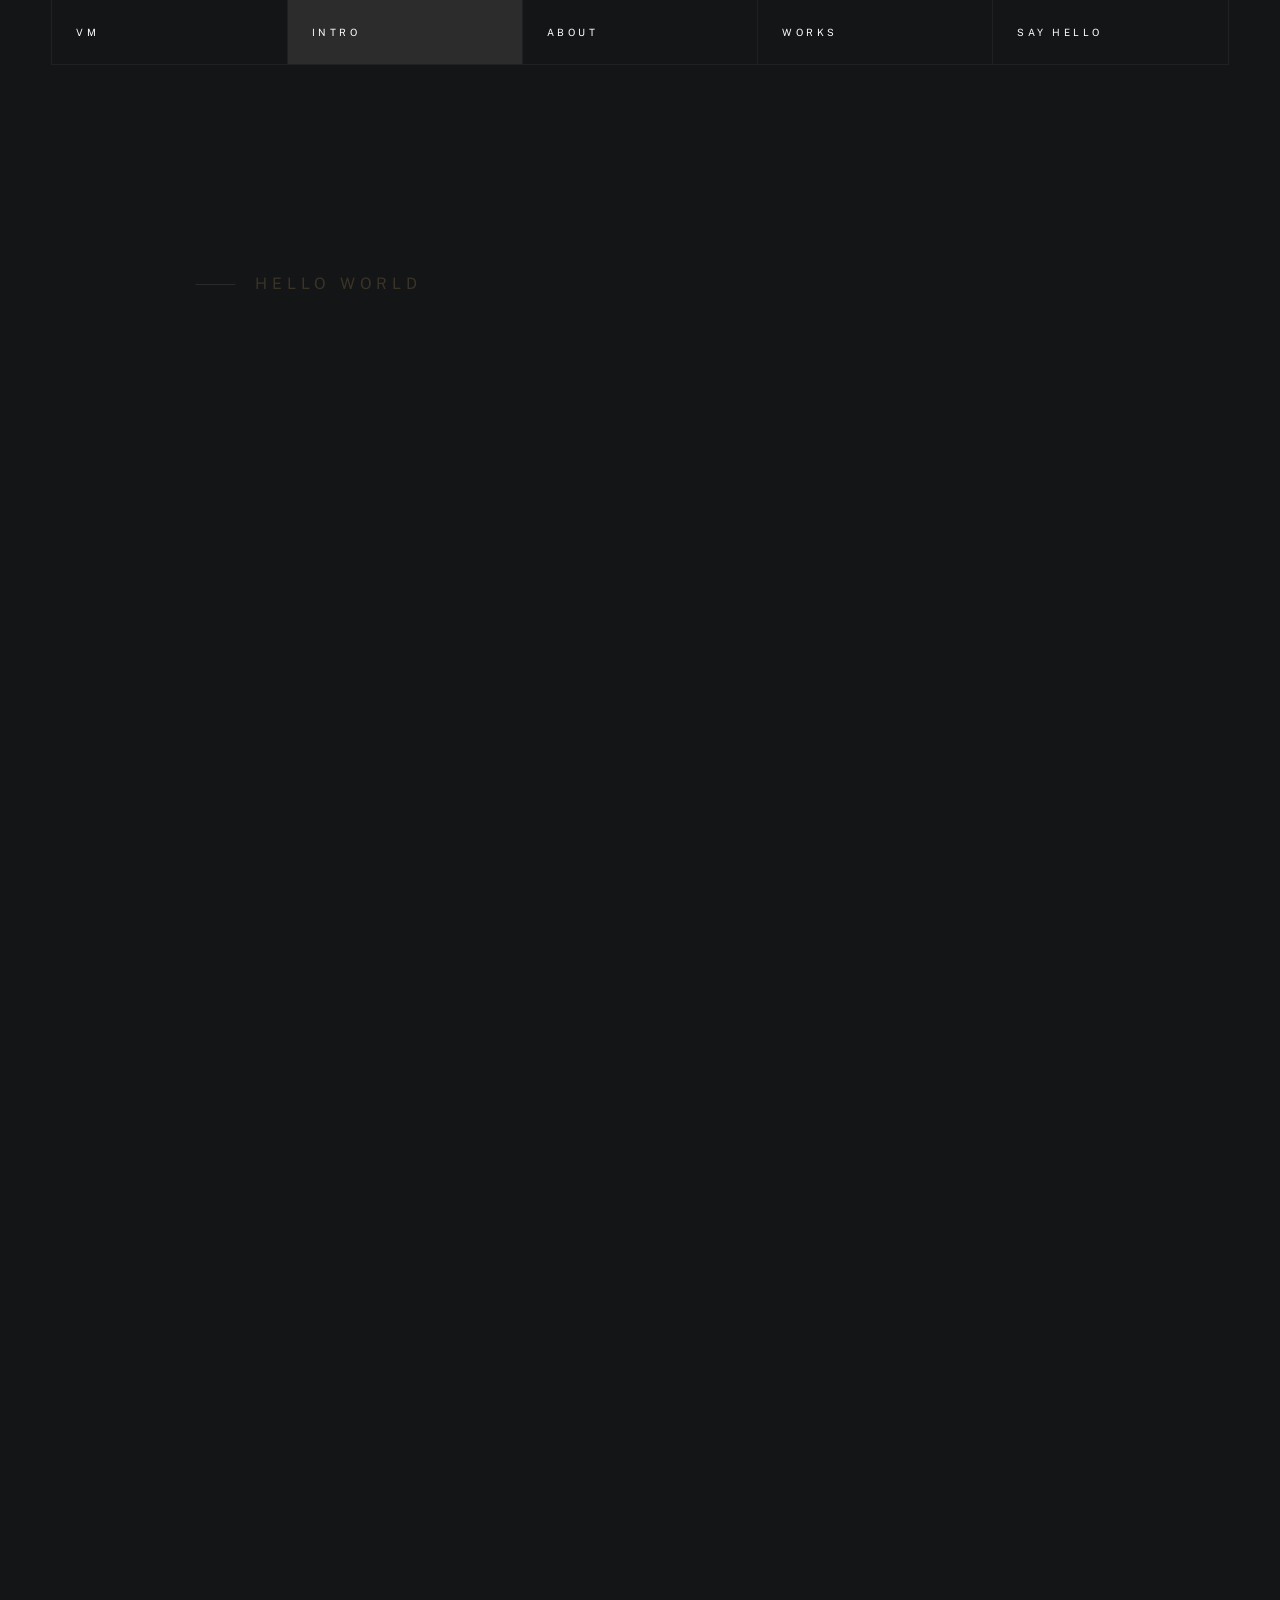
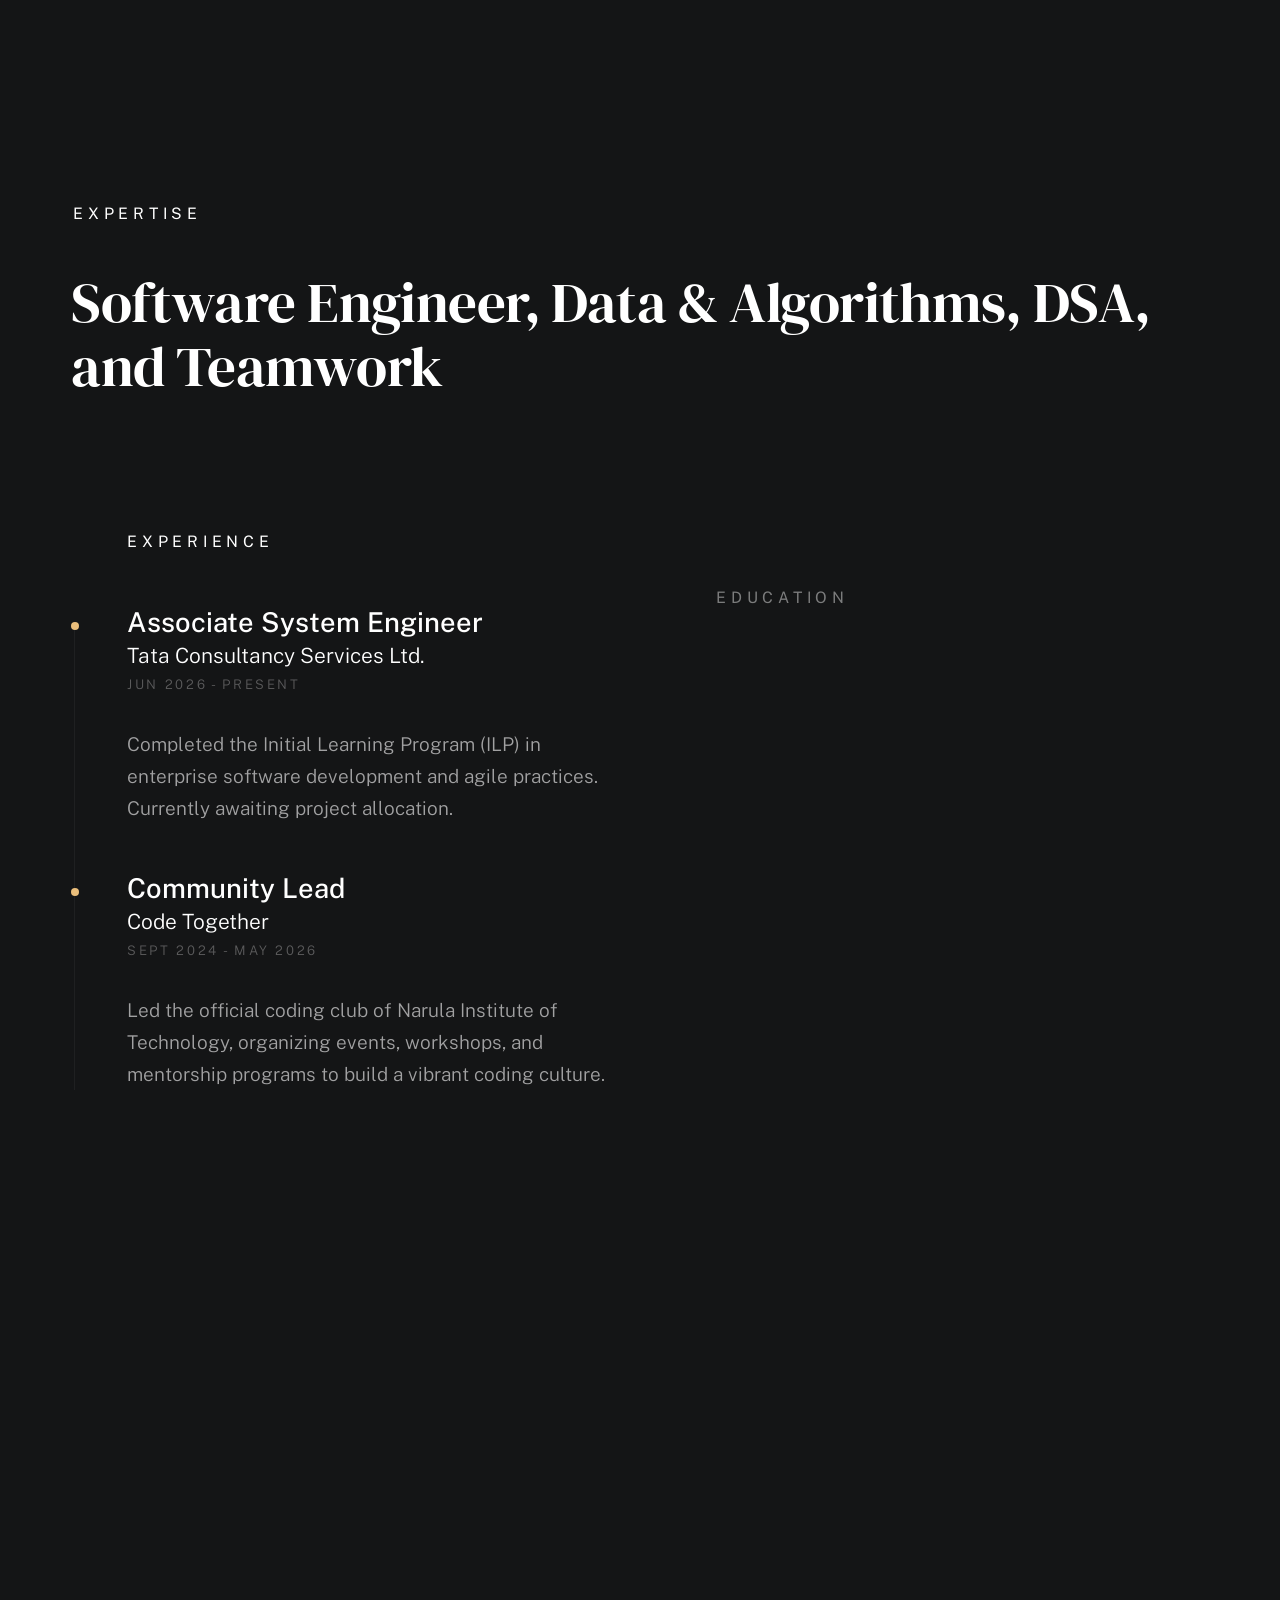
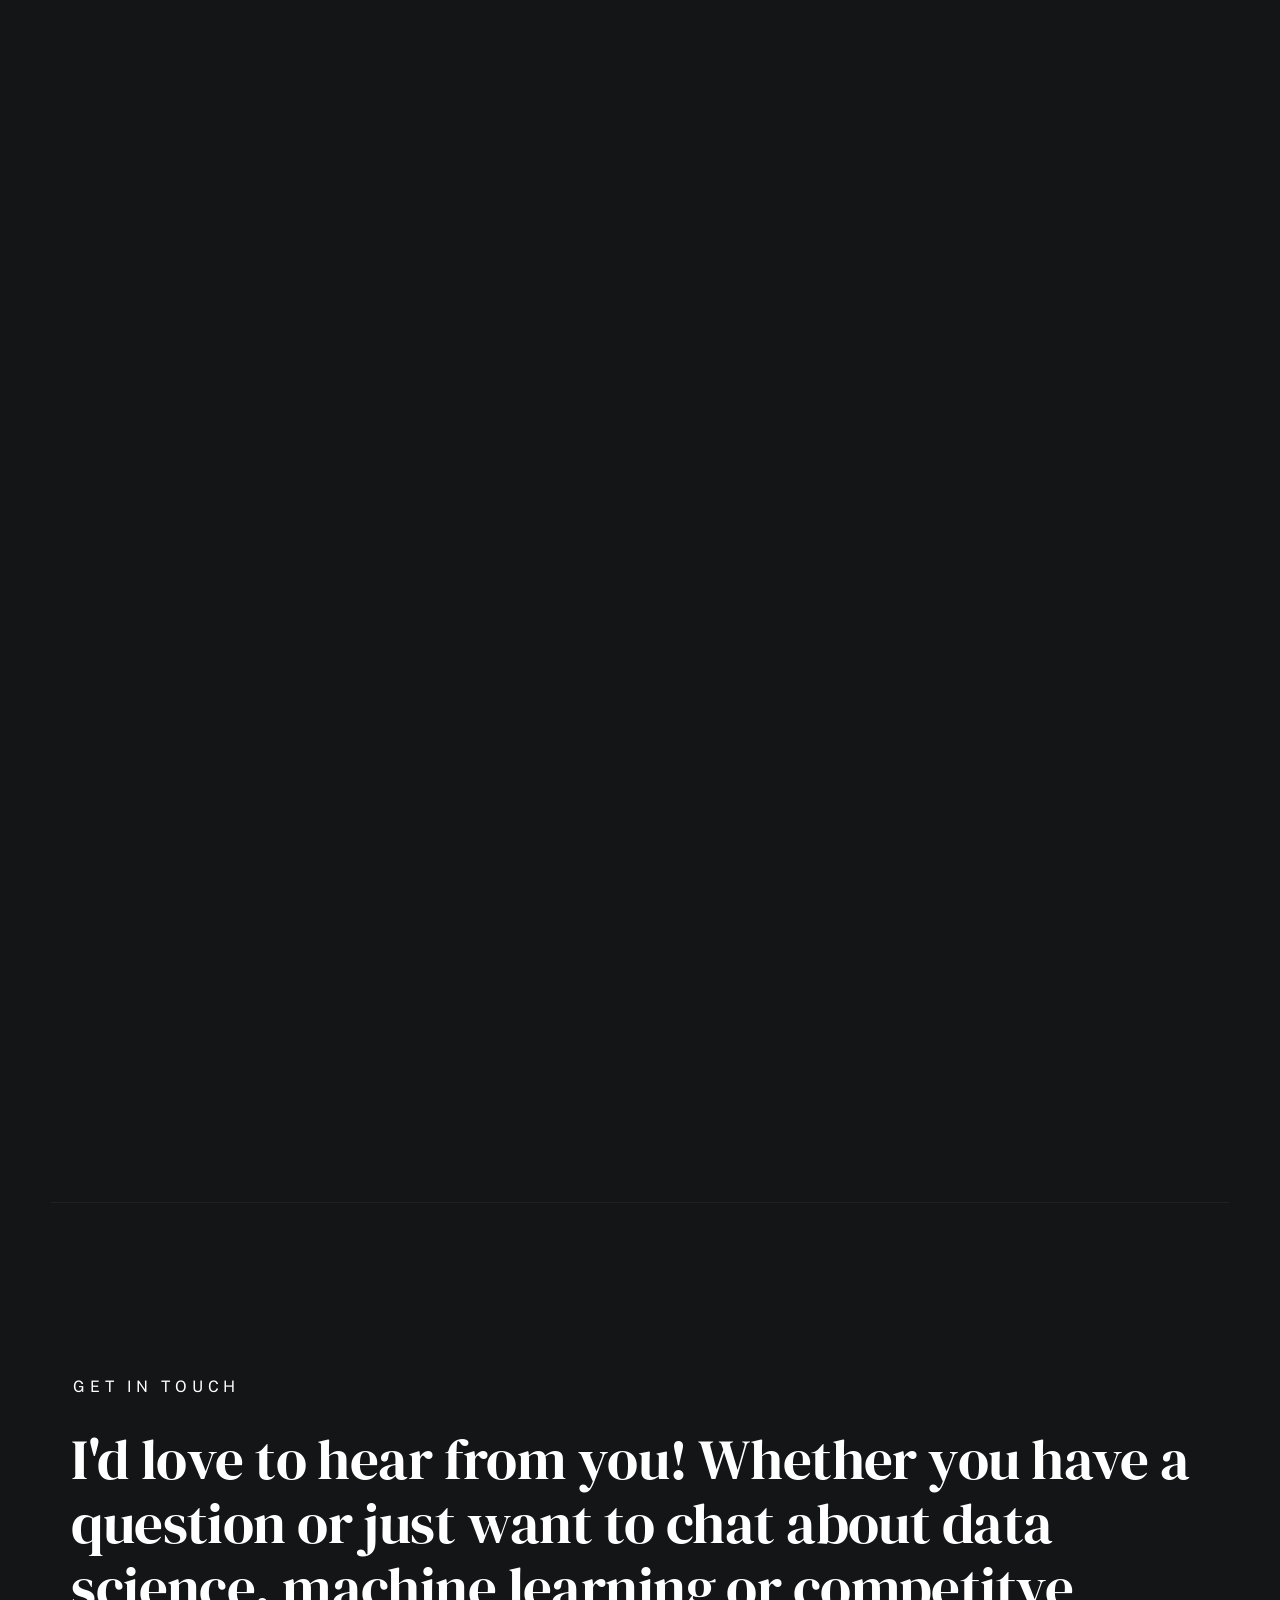
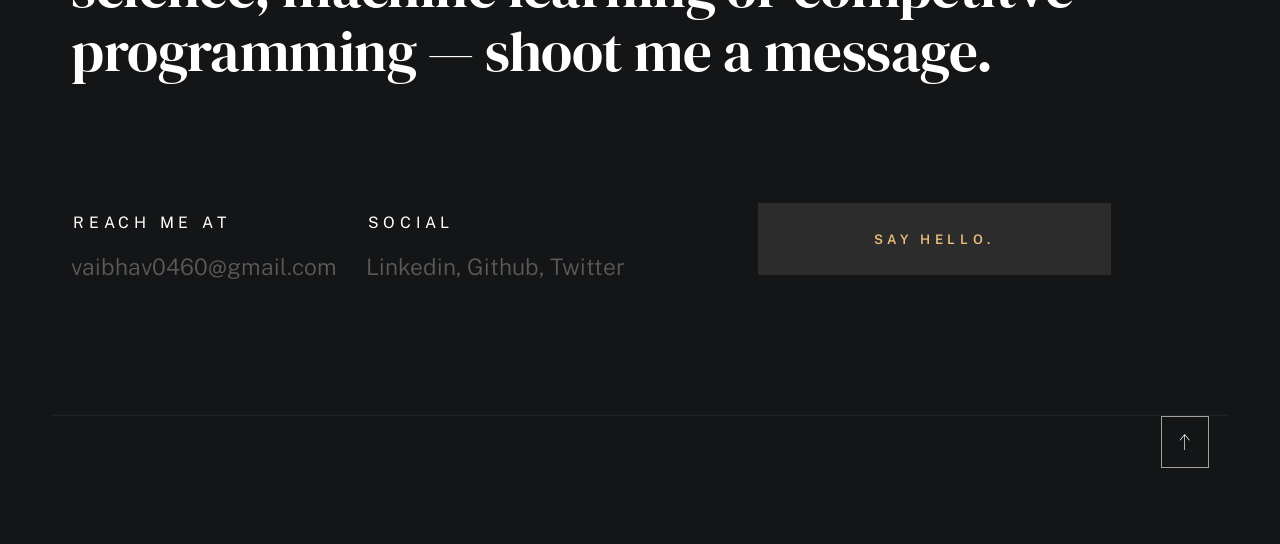
==== commit e49a583d: "refactor: update professional titles and add profile links to portfolio stats" ====
--- a/index.html
+++ b/index.html
@@ -78,8 +78,8 @@
                         <div class="text-pretitle with-line"> Hello World </div>
                         <h1 class="text-huge-title">
                             I am Vaibhav, <br>
-                            software developer<br>
-                            & data scientist.
+                            software engineer<br>
+                            & data enthusiast.
                         </h1>
                     </div>
 
@@ -141,8 +141,8 @@
 
                         <h2 class="text-pretitle" data-animate-el>Expertise</h2>
                         <ul class="skills-list h1" data-animate-el>
-                            <li>Software Developer</li>
-                            <li>Data Scientist</li>
+                            <li>Software Engineer</li>
+                            <li>Data & Algorithms</li>
                             <li>DSA</li>
                             <li>and Teamwork</li>
                         </ul>
@@ -166,7 +166,8 @@
                                         <p class="timeline__timeframe">Jun 2026 - Present</p>
                                 </div>
                                 <div class="timeline__desc">
-                                    <p>Completed the Initial Learning Program (ILP) in enterprise software development and agile practices. Currently awaiting project allocation.
+                                    <p>Completed the Initial Learning Program (ILP) in enterprise software development
+                                        and agile practices. Currently awaiting project allocation.
                                     </p>
                                 </div>
                             </div>
@@ -242,8 +243,10 @@
                             </div>
                             <div class="column lg-6 tab-12">
                                 <ul class="stats-tabs" data-animate-el>
-                                    <li><a href="#0">Specialist<em>Codeforces</em></a></li><br>
-                                    <li><a href="#0">Knight<em>LeetCode</em></a></li>
+                                    <li><a
+                                            href="https://codeforces.com/profile/vaibhav0460">Specialist<em>Codeforces</em></a>
+                                    </li><br>
+                                    <li><a href="https://leetcode.com/u/Vaibhav0460/">Knight<em>LeetCode</em></a></li>
                                 </ul>
                             </div>
                         </div>
